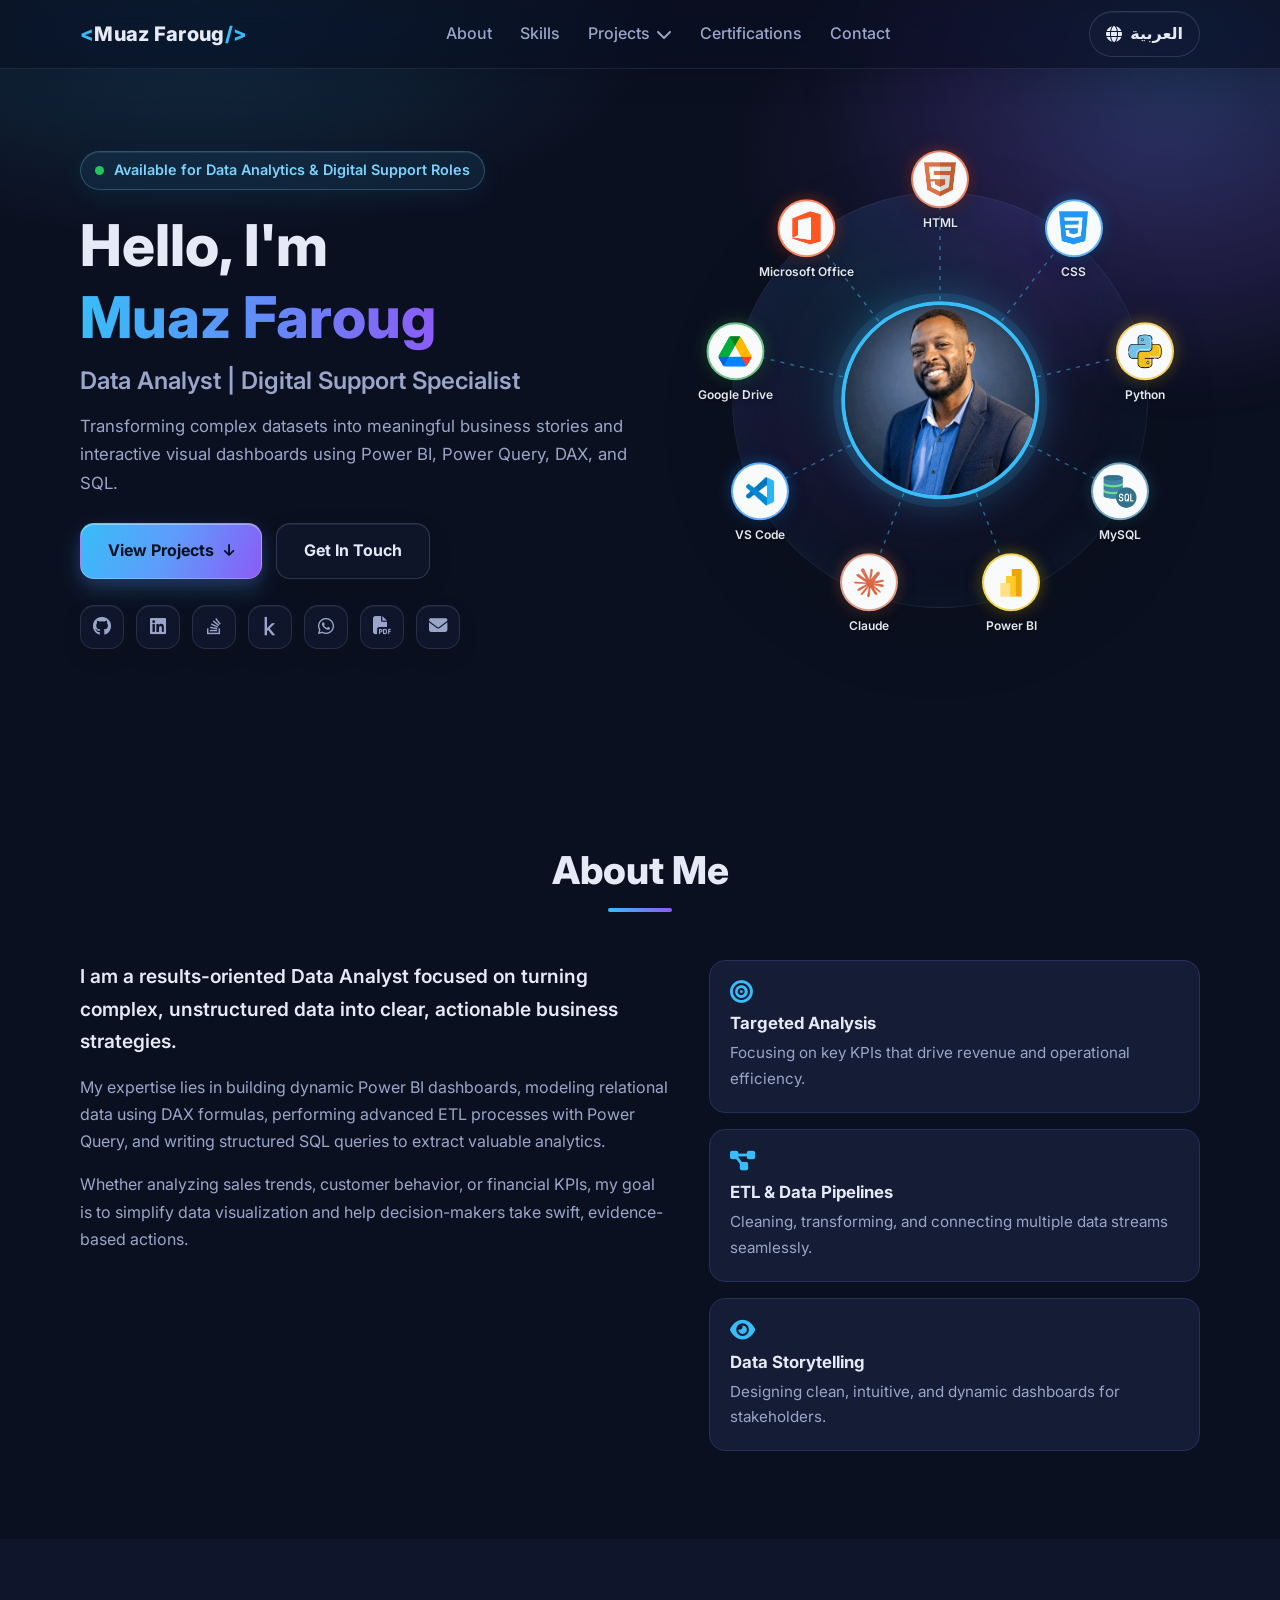
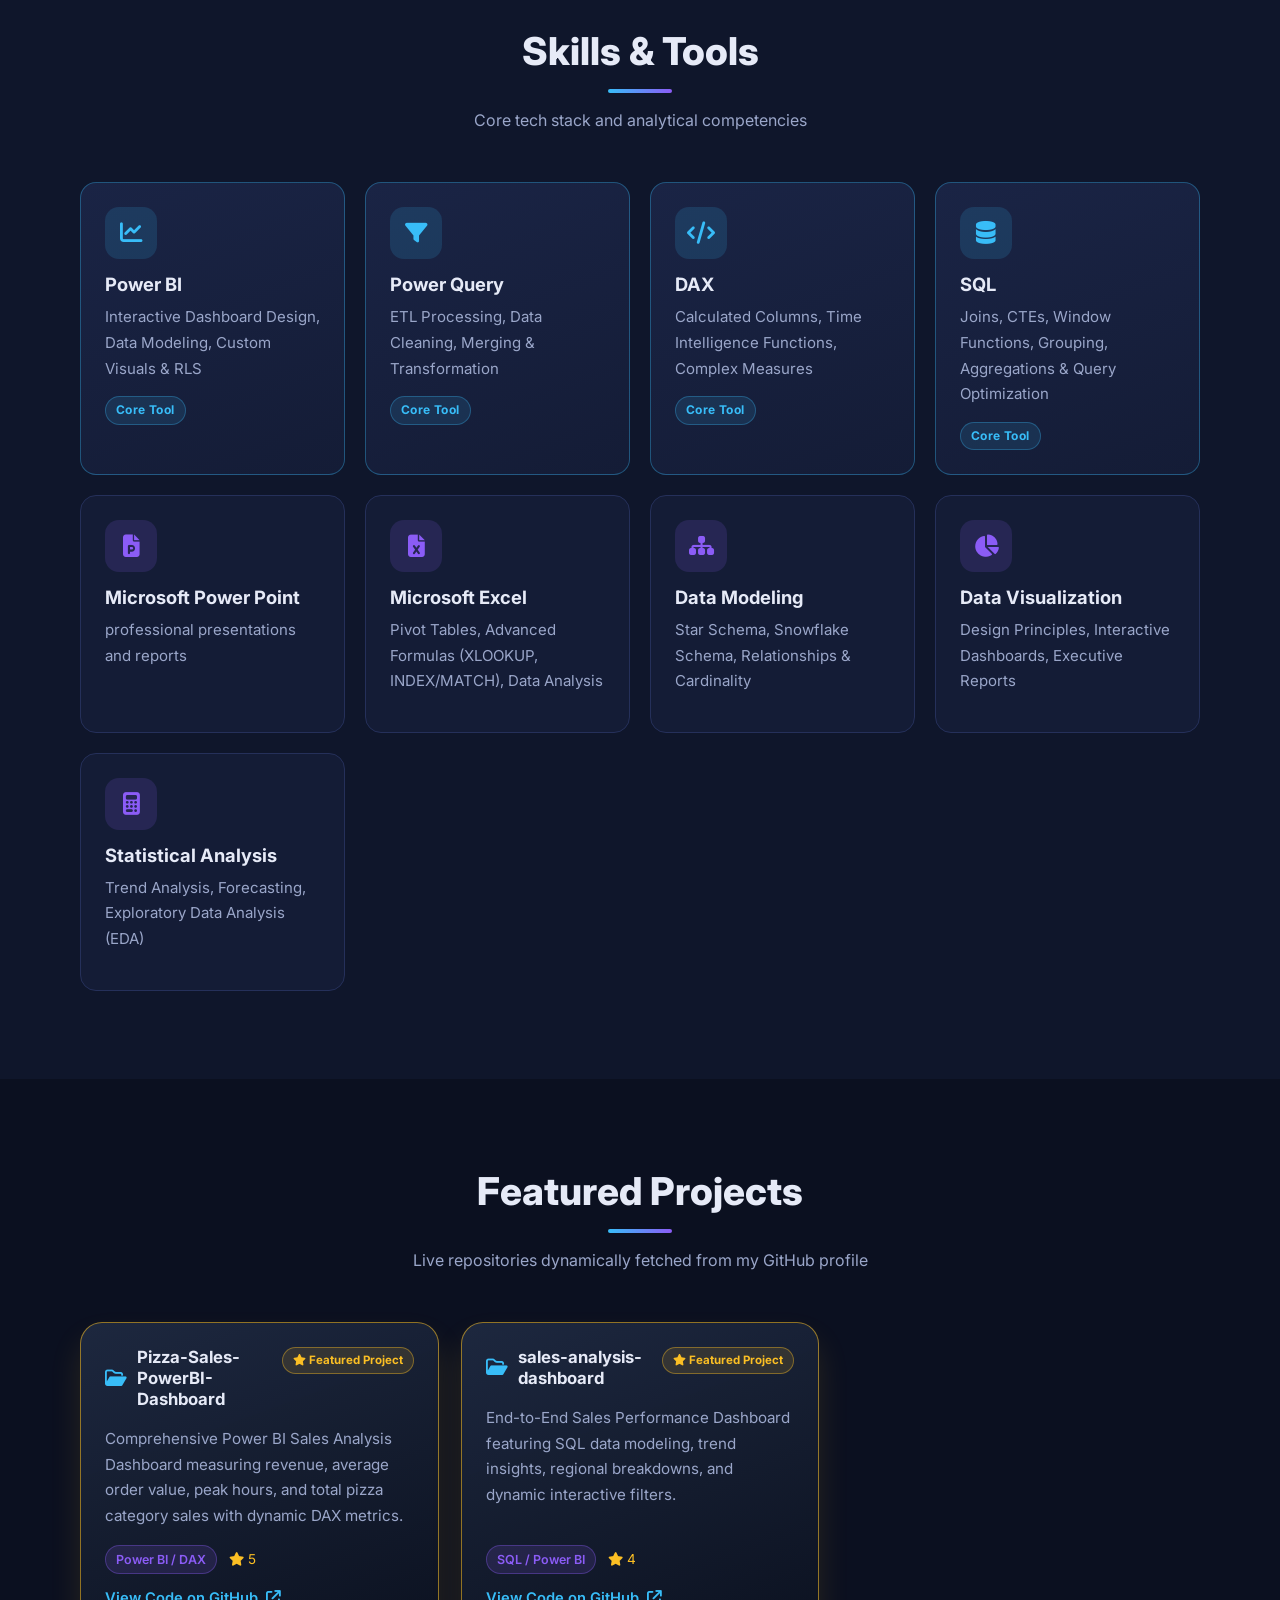
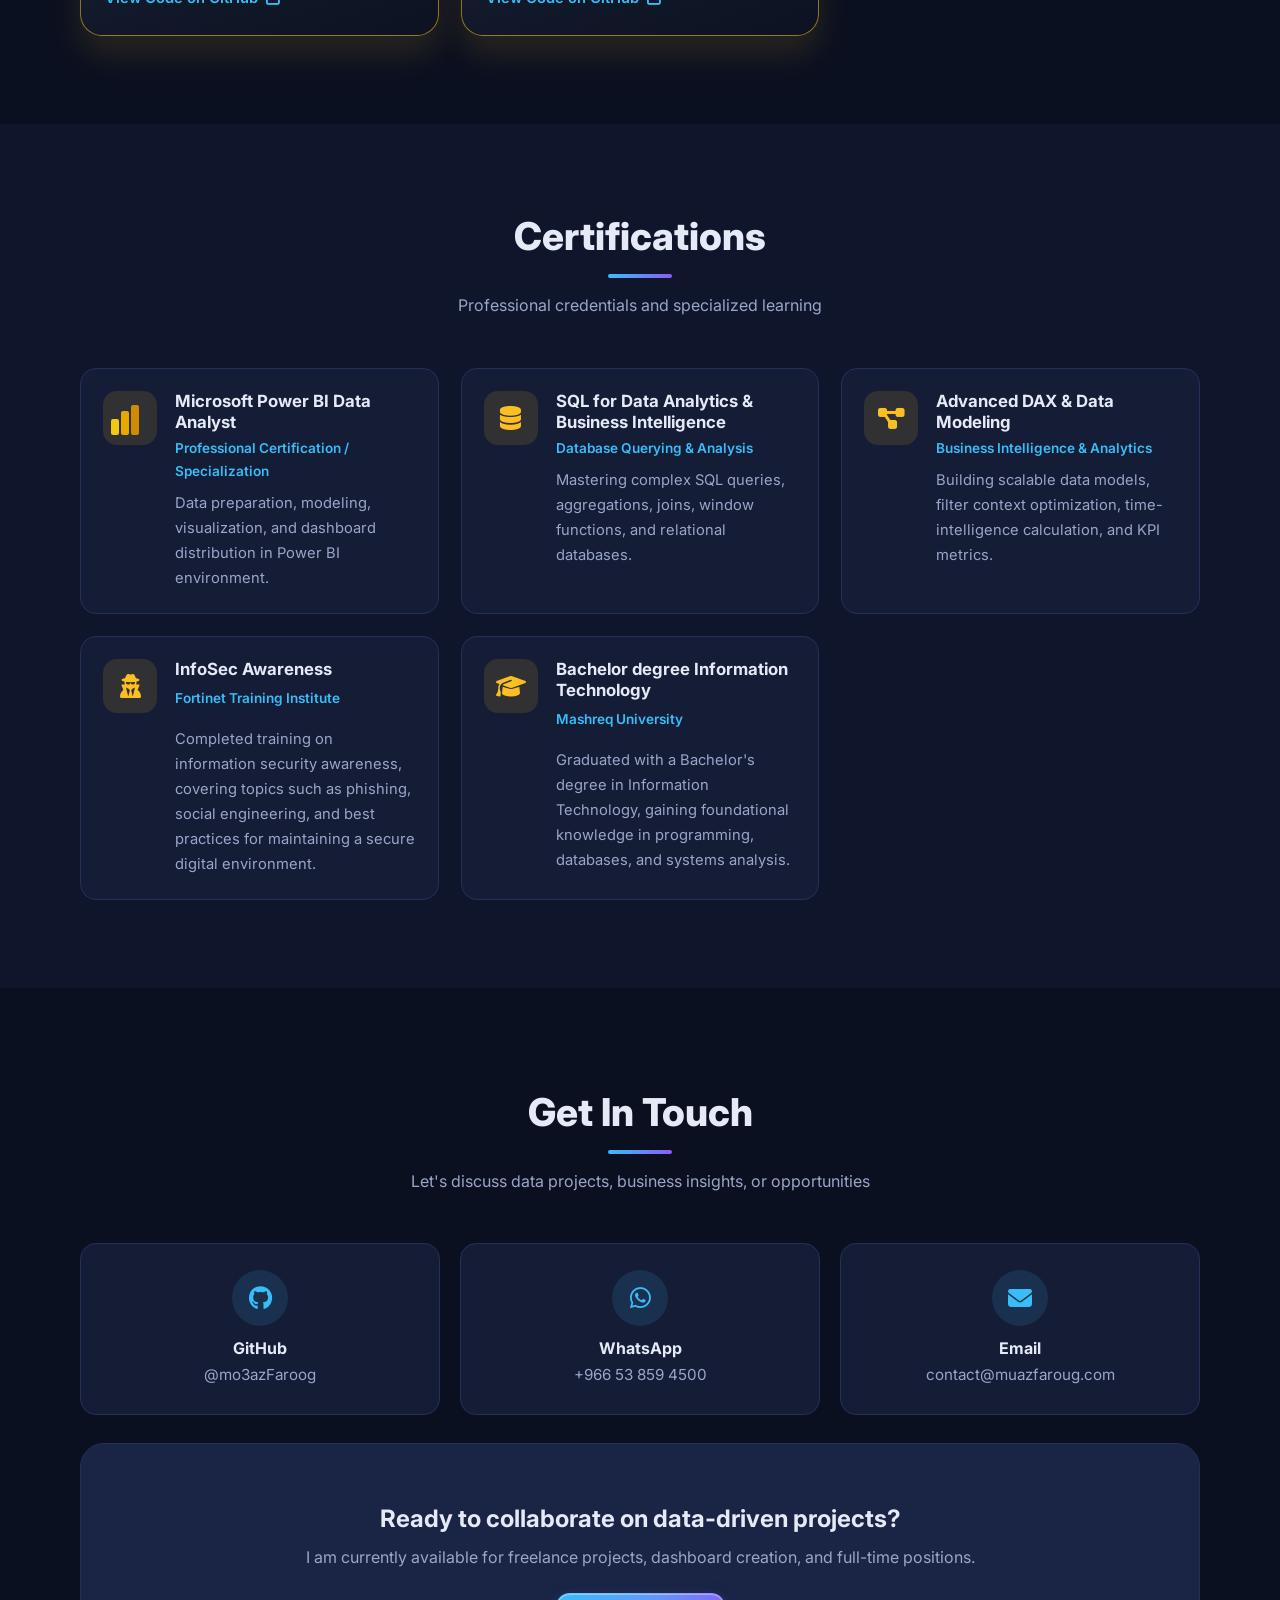
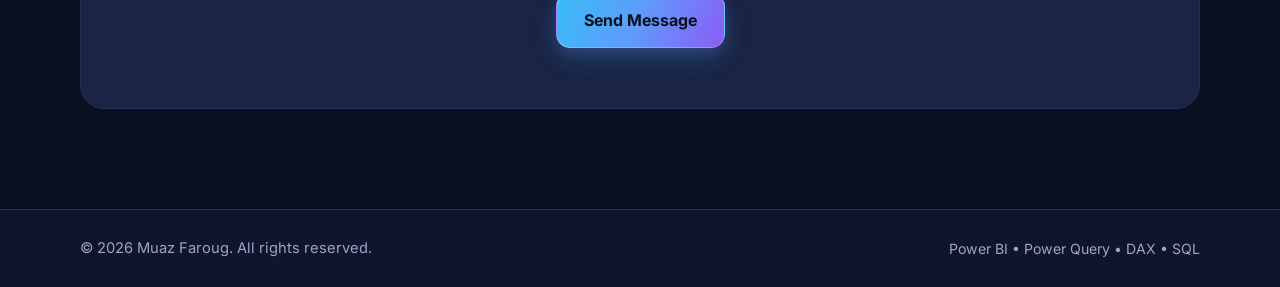
==== index.html @ fc306202 "Polish portfolio landing page visuals Co-authored-by: Copilot <223556219+Copilot@users.noreply.githu" ====
<!DOCTYPE html>
<html lang="en" dir="ltr">
<head>
  <meta charset="UTF-8" />
  <meta name="viewport" content="width=device-width, initial-scale=1.0" />
  <title>Muaz Faroug</title>
  <link rel="icon" type="image/jpeg" href="assets/icon.jfif" />
  <meta name="description" content="Personal Portfolio of Muaz Faroug specializing in Power BI, Power Query, DAX, and SQL." />
  
  <!-- Google Fonts: Inter (EN) & Cairo (AR) -->
  <link rel="preconnect" href="https://fonts.googleapis.com">
  <link rel="preconnect" href="https://fonts.gstatic.com" crossorigin>
  <link href="https://fonts.googleapis.com/css2?family=Cairo:wght@400;600;700;800&family=Inter:wght@300;400;500;600;700;800&display=swap" rel="stylesheet">
  
  <!-- FontAwesome Icons -->
  <link rel="stylesheet" href="https://cdnjs.cloudflare.com/ajax/libs/font-awesome/6.4.0/css/all.min.css" />
  
  <!-- Link to style.css in the same directory -->
  <link rel="stylesheet" href="./style.css" />
  <link rel="stylesheet" href="./orbit.css" />
</head>
<body>

  <!-- Navigation Bar -->
  <nav class="navbar" id="navbar">
    <div class="nav-container">
      <a href="index.html" class="logo" aria-label="Muaz Faroug home">
        <span class="logo-accent">&lt;</span>Muaz Faroug<span class="logo-accent">/&gt;</span>
      </a>

      <ul class="nav-links" id="nav-links">
        <li><a href="#about" data-i18n="navAbout">About</a></li>
        <li><a href="#skills" data-i18n="navSkills">Skills</a></li>
        <!-- Dropdown Projects Menu -->
        <li class="dropdown">
          <a href="#" class="dropdown-toggle" data-i18n="navProjects">Projects <i class="fa-solid fa-chevron-down"></i></a>
          <ul class="dropdown-menu">
            <li><a href="project-apex.html">Apex Cycle Dynamics</a></li>
            <li><a href="project-hr.html">HR Analytics</a></li>
            <li><a href="project-zenith.html">Zenith Retail</a></li>
            <li><a href="project-sales.html">Sales Data Analysis</a></li>
            <!-- Other subpages can be added here as you create them -->
          </ul>
        </li>
        <li><a href="#certifications" data-i18n="navCerts">Certifications</a></li>
        <li><a href="#contact" data-i18n="navContact">Contact</a></li>
      </ul>

      <div class="nav-actions">
        <button id="lang-btn" class="lang-toggle-btn" aria-label="Toggle Language">
          <i class="fa-solid fa-globe"></i>
          <span id="lang-text">العربية</span>
        </button>
        <button id="mobile-menu-btn" class="mobile-menu-btn" aria-label="Toggle Navigation Menu">
          <i class="fa-solid fa-bars"></i>
        </button>
      </div>
    </div>
  </nav>

      

  <!-- Hero Section -->
  <header class="hero-section">
    <div class="hero-container">
      <div class="hero-content">
        <div class="badge-pill">
          <span class="pulse-dot"></span>
          <span data-i18n="heroBadge">Available for Data Analytics & Digital Support Roles</span>
        </div>

        

        <h1 class="hero-title">
          <span data-i18n="heroGreeting">Hello, I'm</span> <br />
          <span class="gradient-text">Muaz Faroug</span>
        </h1>
        <h2 class="hero-subtitle" data-i18n="heroSubtitle">Data Analyst | Digital Support Specialist</h2>
        <p class="hero-description" data-i18n="heroDescription">
          Transforming complex datasets into meaningful business stories and interactive visual dashboards using Power BI, Power Query, DAX, and SQL.
        </p>

        <div class="hero-cta">
          <a href="#projects" class="btn btn-primary">
            <span data-i18n="btnViewProjects">View Projects</span>
            <i class="fa-solid fa-arrow-down icon-arrow"></i>
          </a>
          <a href="#contact" class="btn btn-secondary" data-i18n="btnContact">Get In Touch</a>
        </div>

        <div class="social-links">
          <a href="https://github.com/mo3azFaroog" target="_blank" rel="noopener" aria-label="GitHub">
            <i class="fa-brands fa-github"></i>
          </a>
          <a href="https://www.linkedin.com/in/moaz-faroog" target="_blank" rel="noopener" aria-label="LinkedIn">
            <i class="fa-brands fa-linkedin"></i>
          </a>
          <a href="https://stackoverflow.com/users/20919602/moaz-faroog" target="_blank" rel="noopener" aria-label="Stack Overflow">
            <i class="fa-brands fa-stack-overflow"></i>
          </a>
          <a href="https://www.kaggle.com/muazgasim" target="_blank" rel="noopener" aria-label="Kaggle">
            <i class="fa-brands fa-kaggle"></i>
          </a>
          <a href="https://wa.me/966538594500" target="_blank"  rel="noopener" aria-label="WhatsApp">
            <i class="fa-brands fa-whatsapp"></i>
          </a>
          <a href="https://drive.google.com/file/d/15tA4VNTWVhr636ToiFQzQF4l8ZOcZCG9/view?usp=sharing" target="_blank" rel="noopener" aria-label="CV">
            <i class="fa-solid fa-file-pdf"></i>
          </a>
          <a href="mailto:mo3az.faroog@gmail.com" aria-label="Email">
            <i class="fa-solid fa-envelope"></i>
          </a>
        </div>
      </div>

      <div class="hero-orbit-wrap">
  <div class="orbit" id="orbit">
    <svg class="orbit-lines" id="orbit-lines" aria-hidden="true"></svg>
    <div class="orbit-photo">
      <img src="assets/muaz.jpg" alt="Muaz Faroug" />
    </div>
  </div>
</div>
    </div>
  </header>

  <main>
    <!-- About Section -->
    <section id="about" class="section">
      <div class="container">
        <div class="section-header">
          <h2 class="section-title" data-i18n="aboutTitle">About Me</h2>
          <div class="title-underline"></div>
        </div>

        <div class="about-grid">
          <div class="about-text">
            <p class="lead" data-i18n="aboutLead">
              I am a results-oriented Data Analyst focused on turning complex, unstructured data into clear, actionable business strategies.
            </p>
            <p data-i18n="aboutText1">
              My expertise lies in building dynamic Power BI dashboards, modeling relational data using DAX formulas, performing advanced ETL processes with Power Query, and writing structured SQL queries to extract valuable analytics.
            </p>
            <p data-i18n="aboutText2">
              Whether analyzing sales trends, customer behavior, or financial KPIs, my goal is to simplify data visualization and help decision-makers take swift, evidence-based actions.
            </p>
          </div>

          <div class="about-highlights">
            <div class="highlight-card">
              <i class="fa-solid fa-bullseye highlight-icon"></i>
              <h4 data-i18n="hl1Title">Targeted Analysis</h4>
              <p data-i18n="hl1Desc">Focusing on key KPIs that drive revenue and operational efficiency.</p>
            </div>
            <div class="highlight-card">
              <i class="fa-solid fa-diagram-project highlight-icon"></i>
              <h4 data-i18n="hl2Title">ETL & Data Pipelines</h4>
              <p data-i18n="hl2Desc">Cleaning, transforming, and connecting multiple data streams seamlessly.</p>
            </div>
            <div class="highlight-card">
              <i class="fa-solid fa-eye highlight-icon"></i>
              <h4 data-i18n="hl3Title">Data Storytelling</h4>
              <p data-i18n="hl3Desc">Designing clean, intuitive, and dynamic dashboards for stakeholders.</p>
            </div>
          </div>
        </div>
      </div>
    </section>

    <!-- Skills Section -->
    <section id="skills" class="section bg-alt">
      <div class="container">
        <div class="section-header">
          <h2 class="section-title" data-i18n="skillsTitle">Skills & Tools</h2>
          <div class="title-underline"></div>
          <p class="section-subtitle" data-i18n="skillsSubtitle">Core tech stack and analytical competencies</p>
        </div>

        <div class="skills-grid">
          <div class="skill-card featured">
            <div class="skill-icon-wrapper">
              <i class="fa-solid fa-chart-line skill-icon"></i>
            </div>
            <h3>Power BI</h3>
            <p data-i18n="skillPbi">Interactive Dashboard Design, Data Modeling, Custom Visuals & RLS</p>
            <span class="skill-tag">Core Tool</span>
          </div>

          <div class="skill-card featured">
            <div class="skill-icon-wrapper">
              <i class="fa-solid fa-filter skill-icon"></i>
            </div>
            <h3>Power Query</h3>
            <p data-i18n="skillPq">ETL Processing, Data Cleaning, Merging & Transformation</p>
            <span class="skill-tag">Core Tool</span>
          </div>

          <div class="skill-card featured">
            <div class="skill-icon-wrapper">
              <i class="fa-solid fa-code skill-icon"></i>
            </div>
            <h3>DAX</h3>
            <p data-i18n="skillDax">Calculated Columns, Time Intelligence Functions, Complex Measures</p>
            <span class="skill-tag">Core Tool</span>
          </div>

          <div class="skill-card featured">
            <div class="skill-icon-wrapper">
              <i class="fa-solid fa-database skill-icon"></i>
            </div>
            <h3>SQL</h3>
            <p data-i18n="skillSql">Joins, CTEs, Window Functions, Grouping, Aggregations & Query Optimization</p>
            <span class="skill-tag">Core Tool</span>
          </div>

          <div class="skill-card">
            <div class="skill-icon-wrapper">
              <i class="fa-solid fa-file-powerpoint skill-icon"></i>
            </div>
            <h3>Microsoft Power Point</h3>
            <p data-i18n="skillExcel">professional presentations and reports </p>
          </div>
          <div class="skill-card">
            <div class="skill-icon-wrapper">
              <i class="fa-solid fa-file-excel skill-icon"></i>
            </div>
            <h3>Microsoft Excel</h3>
            <p data-i18n="skillExcel">Pivot Tables, Advanced Formulas (XLOOKUP, INDEX/MATCH), Data Analysis</p>
          </div>
          <div class="skill-card">
            <div class="skill-icon-wrapper">
              <i class="fa-solid fa-sitemap skill-icon"></i>
            </div>
            <h3 data-i18n="skillModellingTitle">Data Modeling</h3>
            <p data-i18n="skillModelling">Star Schema, Snowflake Schema, Relationships & Cardinality</p>
          </div>

          <div class="skill-card">
            <div class="skill-icon-wrapper">
              <i class="fa-solid fa-chart-pie skill-icon"></i>
            </div>
            <h3 data-i18n="skillVizTitle">Data Visualization</h3>
            <p data-i18n="skillViz">Design Principles, Interactive Dashboards, Executive Reports</p>
          </div>

          <div class="skill-card">
            <div class="skill-icon-wrapper">
              <i class="fa-solid fa-calculator skill-icon"></i>
            </div>
            <h3 data-i18n="skillStatsTitle">Statistical Analysis</h3>
            <p data-i18n="skillStats">Trend Analysis, Forecasting, Exploratory Data Analysis (EDA)</p>
          </div>
        </div>
      </div>
    </section>

    <!-- Projects Section -->
    <section id="projects" class="section">
      <div class="container">
        <div class="section-header">
          <h2 class="section-title" data-i18n="projectsTitle">Featured Projects</h2>
          <div class="title-underline"></div>
          <p class="section-subtitle" data-i18n="projectsSubtitle">
            Live repositories dynamically fetched from my GitHub profile
          </p>
        </div>

        <div id="projects-status" class="projects-status">
          <i class="fa-solid fa-circle-notch fa-spin"></i>
          <span data-i18n="loadingProjects">Fetching projects from GitHub...</span>
        </div>

        <div id="projects-grid" class="projects-grid">
          <!-- Dynamic GitHub Project Cards will be rendered here -->
        </div>
      </div>
    </section>

    <!-- Certifications Section -->
    <section id="certifications" class="section bg-alt">
      <div class="container">
        <div class="section-header">
          <h2 class="section-title" data-i18n="certsTitle">Certifications</h2>
          <div class="title-underline"></div>
          <p class="section-subtitle" data-i18n="certsSubtitle">Professional credentials and specialized learning</p>
        </div>

        <div class="certs-grid">
          <div class="cert-card">
            <div class="cert-badge">
            <svg width="50" height="60" viewBox="0 0 50 40" xmlns="http://www.w3.org/2000/svg" aria-label="Power BI">
                    <rect x="6"  y="18" width="8" height="16" rx="2" fill="#F2C811"/>
                    <rect x="16" y="10" width="8" height="24" rx="2" fill="#E8A800"/>
                    <rect x="26" y="4"  width="8" height="30" rx="2" fill="#D18B00"/>
                </svg>
                </div>
            <div class="cert-details">
              <h3>Microsoft Power BI Data Analyst</h3>
              <p class="cert-issuer">Professional Certification / Specialization</p>
              <p class="cert-desc" data-i18n="cert1Desc">Data preparation, modeling, visualization, and dashboard distribution in Power BI environment.</p>
            </div>
          </div>

          <div class="cert-card">
            <div class="cert-badge">
              <i class="fa-solid fa-database"></i>
            </div>
            <div class="cert-details">
              <h3>SQL for Data Analytics & Business Intelligence</h3>
              <p class="cert-issuer">Database Querying & Analysis</p>
              <p class="cert-desc" data-i18n="cert2Desc">Mastering complex SQL queries, aggregations, joins, window functions, and relational databases.</p>
            </div>
          </div>

          <div class="cert-card">
            <div class="cert-badge">
              <i class="fa-solid fa-diagram-project"></i>
            </div>
            <div class="cert-details">
              <h3>Advanced DAX & Data Modeling</h3>
              <p class="cert-issuer">Business Intelligence & Analytics</p>
              <p class="cert-desc" data-i18n="cert3Desc">Building scalable data models, filter context optimization, time-intelligence calculation, and KPI metrics.</p>
            </div>
          </div>
          <div class="cert-card">
            <div class="cert-badge">
              <i class="fa-solid fa-user-secret"></i>
            </div>
            <div class="cert-details">
              <h3>InfoSec Awareness</h3>
                <p>
                  <span  class="cert-issuer"> Fortinet Training Institute</span>
                </p>
                <p class="cert-desc" data-i18n="cert3Desc">Completed training on information security awareness, covering topics such as phishing, social engineering, and best practices for maintaining a secure digital environment.
                </p>
            </div>
          </div>
          <div class="cert-card">
            <div class="cert-badge">
              <i class="fa-solid fa-graduation-cap"></i>
            </div>
            <div class="cert-details">
              <h3>Bachelor degree Information Technology</h3>
                <p>
                  <span  class="cert-issuer">Mashreq University</span>
                </p>
                <p class="cert-desc" data-i18n="cert3Desc">Graduated with a Bachelor's degree in Information Technology, gaining foundational knowledge in programming, databases, and systems analysis.
                </p>
            </div>
          </div>

        </div>
      </div>
    </section>

    <!-- Contact Section -->
    <section id="contact" class="section">
      <div class="container">
        <div class="section-header">
          <h2 class="section-title" data-i18n="contactTitle">Get In Touch</h2>
          <div class="title-underline"></div>
          <p class="section-subtitle" data-i18n="contactSubtitle">Let's discuss data projects, business insights, or opportunities</p>
        </div>

        <div class="contact-card-wrapper">
          <div class="contact-info-grid">
            <a href="https://github.com/mo3azFaroog" target="_blank" rel="noopener" class="contact-box">
              <div class="contact-icon">
                <i class="fa-brands fa-github"></i>
              </div>
              <h4>GitHub</h4>
              <p>@mo3azFaroog</p>
            </a>

            <a href="https://wa.me/966538594500" target="_blank" rel="noopener" class="contact-box">
              <div class="contact-icon">
                <i class="fa-brands fa-whatsapp"></i>
              </div>
              <h4>WhatsApp</h4>
              <p>+966 53 859 4500</p>
            </a>

            <a href="contact.html" class="contact-box">
              <div class="contact-icon">
                <i class="fa-solid fa-envelope"></i>
              </div>
              <h4>Email</h4>
              <p>contact@muazfaroug.com</p>
            </a>
          </div>

          <div class="contact-cta-box">
            <h3 data-i18n="contactCtaTitle">Ready to collaborate on data-driven projects?</h3>
            <p data-i18n="contactCtaDesc">I am currently available for freelance projects, dashboard creation, and full-time positions.</p>
            <a href="contact.html" class="btn btn-primary" data-i18n="btnSendMessage">
              Send Message
            </a>
          </div>
        </div>
      </div>
    </section>
  </main>

  <!-- Footer -->
  <footer class="footer">
    <div class="container footer-container">
      <p>&copy; <span id="year"></span> Muaz Faroug. <span data-i18n="footerRights">All rights reserved.</span></p>
      <div class="footer-tools">
        <span>Power BI</span> &bull; 
        <span>Power Query</span> &bull; 
        <span>DAX</span> &bull; 
        <span>SQL</span>
      </div>
    </div>
  </footer>

  <!-- Embedded JavaScript for Language Toggle & Dynamic GitHub Repos -->
  <script>
    const translations = {
      en: {
        navAbout: "About",
        navSkills: "Skills",
        navProjects: "Projects",
        navCerts: "Certifications",
        navContact: "Contact",
        langText: "العربية",
        heroBadge: "Available for Data Analytics & Digital Support Roles",
        heroGreeting: "Hello, I'm",
        heroSubtitle: "Data Analyst | Administrative Coordinator | Power BI, SQL, Excel",
        heroDescription: "Data Analyst and Administrative Coordinator based in Riyadh, with 5+ years of experience in school administration, documentation, data entry, and IT support.",
        btnViewProjects: "View Projects",
        btnContact: "Get In Touch",
        statDashboards: "Interactive Dashboards",
        statEtl: "Advanced Data Modeling & ETL",
        statInsights: "Actionable Business Insights",
        aboutTitle: "About Me",
        aboutLead: "I am a results-oriented Data Analyst who turns complex, unstructured data into clear, actionable business insights using Power BI, DAX, Power Query, SQL Server, and Excel.",
        aboutText1: "I'm Muaz Faroug, a Data Analyst based in Riyadh and a member of the analyst community on Miras, the non-profit platform of the Arab Data Community that connects organizations in need of data analysis with licensed analysts. I enjoy turning raw data into clear, actionable insights by building dashboards, modeling data, and supporting better decision-making across sales, HR, salaries, and customer behavior. I completed the Data Analysis Path at Satr | Tuwaiq Academy and continue developing through real-world projects.",
        aboutText2: "Alongside analytics, I bring 5+ years of experience as an administrative coordinator, covering school administration, documentation, data entry, and IT support. This includes managing digital and physical records, organizing Google Drive folders, preparing schedules and presentations, and supporting daily operations for staff and stakeholders. I'm proficient in Microsoft Office and Google Workspace, fluent in English, and a native Arabic speaker.",
        aboutText3: "My role in the Arab Data Community is built on accuracy in preparing and modeling data, clarity in presenting findings so decision-makers can act on them, and professionalism in meeting deadlines and communicating with clients. I'm at the start of my journey on the platform and aim to grow from intermediate to advanced by delivering practical projects that create real value.",
        hl1Title: "Targeted Analysis",
        hl1Desc: "Focusing on key KPIs that drive revenue and operational efficiency.",
        hl2Title: "ETL & Data Pipelines",
        hl2Desc: "Cleaning, transforming, and connecting multiple data streams seamlessly.",
        hl3Title: "Data Storytelling",
        hl3Desc: "Designing clean, intuitive, and dynamic dashboards for stakeholders.",
        skillsTitle: "Skills & Tools",
        skillsSubtitle: "Core tech stack and analytical competencies",
        skillPbi: "Interactive Dashboard Design, Data Modeling, Custom Visuals & RLS",
        skillPq: "ETL Processing, Data Cleaning, Merging & Transformation",
        skillDax: "Calculated Columns, Time Intelligence Functions, Complex Measures",
        skillSql: "Joins, CTEs, Window Functions, Grouping, Aggregations & Query Optimization",
        skillExcel: "Pivot Tables, Advanced Formulas (XLOOKUP, INDEX/MATCH), Data Analysis",
        skillModellingTitle: "Data Modeling",
        skillModelling: "Star Schema, Snowflake Schema, Relationships & Cardinality",
        skillVizTitle: "Data Visualization",
        skillViz: "Design Principles, Interactive Dashboards, Executive Reports",
        skillStatsTitle: "Statistical Analysis",
        skillStats: "Trend Analysis, Forecasting, Exploratory Data Analysis (EDA)",
        projectsTitle: "Featured Projects",
        projectsSubtitle: "Live repositories dynamically fetched from my GitHub profile",
        loadingProjects: "Fetching projects from GitHub...",
        pinnedBadge: "Featured Project",
        viewGithub: "View Code on GitHub",
        certsTitle: "Certifications",
        certsSubtitle: "Professional credentials and specialized learning",
        cert1Desc: "Data preparation, modeling, visualization, and dashboard distribution in Power BI environment.",
        cert2Desc: "Mastering complex SQL queries, aggregations, joins, window functions, and relational databases.",
        cert3Desc: "Building scalable data models, filter context optimization, time-intelligence calculation, and KPI metrics.",
        contactTitle: "Get In Touch",
        contactSubtitle: "Let's discuss data projects, business insights, or opportunities",
        contactCtaTitle: "Ready to collaborate on data-driven projects?",
        contactCtaDesc: "I am currently available for freelance projects, dashboard creation, and full-time positions.",
        btnSendMessage: "Send Message",
        footerRights: "All rights reserved.",
        noDesc: "Data analysis project detailing dashboards and SQL queries."
      },
      ar: {
        navAbout: "من أنا",
        navSkills: "المهارات",
        navProjects: "المشاريع",
        navCerts: "الشهادات",
        navContact: "التواصل",
        langText: "English",
        heroBadge: "متاح لمشاريع وفرص تحليل البيانات",
        heroGreeting: "مرحباً، أنا",
        heroSubtitle: "محلل بيانات | أخصائي ذكاء الأعمال",
        heroDescription: "تحويل مجموعات البيانات المعقدة إلى رؤى عمل قيّمة ولوحات تحكم تفاعلية باستخدام Power BI و Power Query و DAX و SQL.",
        btnViewProjects: "عرض المشاريع",
        btnContact: "تواصل معي",
        statDashboards: "لوحات تحكم تفاعلية",
        statEtl: "نمذجة البيانات ومعالجتها ETL",
        statInsights: "رؤى استراتيجية قابلة للتنفيذ",
        aboutTitle: "عنّي",
        aboutLead: "أنا محلل بيانات أهتم بتحويل البيانات المعقدة وغير المنظمة إلى استراتيجيات أعمال واضحة وقابلة للتنفيذ.",
        aboutText1: "أنا معاذ فاروق، محلل بيانات مقيم في الرياض، وأحد محللي منصة «مِراس» التابعة لمجتمع البيانات العربي، وهي منصة غير ربحية تربط الجهات المحتاجة إلى تحليل بياناتها بمحللين مجازين. أستمتع بتحويل البيانات الخام إلى رؤى واضحة وقابلة للتطبيق، وأعمل باستخدام Power BI وDAX وPower Query وSQL Server وExcel لتنظيف البيانات وبناء نماذجها وتصميم لوحات معلومات تفاعلية تغطي المبيعات والموارد البشرية والرواتب وسلوك العملاء. أنهيت مسار تحليل البيانات في أكاديمية سطر | طويق، وأواصل التعلم من خلال مشاريع تطبيقية على مجموعات بيانات قريبة من الواقع.",
        aboutText2: "إلى جانب التحليل، أمتلك خبرة تزيد على 5 سنوات كمنسق إداري، شملت الإدارة المدرسية والتوثيق وإدخال البيانات والدعم التقني، وإدارة السجلات الرقمية والورقية، وتنظيم مجلدات Google Drive، وإعداد الجداول والعروض التقديمية، ودعم العمليات اليومية للموظفين وأصحاب المصلحة. أجيد Microsoft Office وGoogle Workspace، وأتحدث الإنجليزية بطلاقة والعربية لغتي الأم.",
        aboutText3: "يقوم دوري في مجتمع البيانات العربي على الدقة في تجهيز البيانات ونمذجتها، والوضوح في عرض النتائج بحيث يفهمها صاحب القرار، والالتزام بالمواعيد والتواصل المهني مع العميل. أنا في بداية رحلتي على المنصة، وأطمح إلى الانتقال من مستوى «متوسط» إلى «متقدم» عبر إنجاز مشاريع حقيقية، وأسعى دائمًا إلى تقديم قيمة حقيقية لا الاكتفاء بعرض الأرقام.",
        hl1Title: "تحليل موجه للنتائج",
        hl1Desc: "التركيز على مؤشرات الأداء الرئيسية (KPIs) لزيادة الكفاءة والأرباح.",
        hl2Title: "معالجة وبناء أنابيب البيانات",
        hl2Desc: "تنظيف البيانات، تحويلها، وربط مصادر متعددة بكل سلاسة.",
        hl3Title: "سرد القصص بالبيانات",
        hl3Desc: "تصميم لوحات تفاعلية جذابة وسهلة الاستخدام لأصحاب القرار.",
        skillsTitle: "المهارات والأدوات",
        skillsSubtitle: "الأدوات والتقنيات الأساسية في تحليل البيانات",
        skillPbi: "تصميم لوحات التحكم، نمذجة البيانات، المرئيات المخصصة، وحماية البيانات RLS",
        skillPq: "عمليات ETL، تنظيف البيانات، دمج الجداول وتحويل الهياكل",
        skillDax: "الأعمدة المحسوبة، دوال الذكاء الزمني Time Intelligence، والمقاييس المركبة",
        skillSql: "الربط Joins، تعبيرات CTEs، الدوال النافذية Window Functions، والتجمعات",
        skillExcel: "الجداول المحورية Pivot Tables، الدوال المتقدمة (XLOOKUP, INDEX/MATCH)، والتحليل",
        skillModellingTitle: "نمذجة البيانات",
        skillModelling: "مخطط النجمة Star Schema، مخطط الندفة، وتحديد العلاقات والربط",
        skillVizTitle: "تصميم المخططات والبيانات",
        skillViz: "مبادئ التصميم البصري، التقارير التفاعلية للقيادات والتنفيذيين",
        skillStatsTitle: "التحليل الإحصائي",
        skillStats: "تحليل الاتجاهات، التنبؤ، والتحليل الاستكشافي للبيانات (EDA)",
        projectsTitle: "المشاريع المميزة",
        projectsSubtitle: "مشاريع تفاعلية محمّلة مباشرة من حسابي على GitHub",
        loadingProjects: "جاري جلب المشاريع من GitHub...",
        pinnedBadge: "مشروع رئيسي",
        viewGithub: "عرض الكود على GitHub",
        certsTitle: "الشهادات",
        certsSubtitle: "الشهادات المهنية والدورات المتخصصة",
        cert1Desc: "إعداد البيانات، النمذجة، التصميم البصري، ونشر التقارير في بيئة Power BI.",
        cert2Desc: "إتقان استعلامات SQL المتقدمة، التجميعات، الربط بين الجداول، والتعامل مع قواعد البيانات.",
        cert3Desc: "بناء نماذج بيانات قابلة للتوسع، تحسين أداء التصفية، حسابات الوقت، ومؤشرات الأداء.",
        contactTitle: "تواصل معي",
        contactSubtitle: "دعنا نناقش مشاريع البيانات، تحليل الأعمال، أو الفرص المتاحة",
        contactCtaTitle: "جاهز للتعاون في مشاريع تحليل البيانات؟",
        contactCtaDesc: "أنا متاح حالياً للمشاريع المستقلة، تصميم لوحات التحكم، والفرص الوظيفية.",
        btnSendMessage: "إرسال رسالة",
        footerRights: "جميع الحقوق محفوظة.",
        noDesc: "مشروع تحليل بيانات يتضمن لوحات تحكم واستعلامات SQL."
      }
    };

    let currentLang = 'en';

    const PRIORITY_REPOS = [
      'pizza-sales-powerbi-dashboard',
      'sales-analysis-dashboard'
    ];

    const FALLBACK_REPOS = [
      {
        name: 'Pizza-Sales-PowerBI-Dashboard',
        description: 'Comprehensive Power BI Sales Analysis Dashboard measuring revenue, average order value, peak hours, and total pizza category sales with dynamic DAX metrics.',
        language: 'Power BI / DAX',
        html_url: 'https://github.com/mo3azFaroog/Pizza-Sales-PowerBI-Dashboard',
        stargazers_count: 5
      },
      {
        name: 'sales-analysis-dashboard',
        description: 'End-to-End Sales Performance Dashboard featuring SQL data modeling, trend insights, regional breakdowns, and dynamic interactive filters.',
        language: 'SQL / Power BI',
        html_url: 'https://github.com/mo3azFaroog/sales-analysis-dashboard',
        stargazers_count: 4
      }
    ];

    const langBtn = document.getElementById('lang-btn');
    const langText = document.getElementById('lang-text');
    const mobileMenuBtn = document.getElementById('mobile-menu-btn');
    const navLinks = document.getElementById('nav-links');
    const projectsGrid = document.getElementById('projects-grid');
    const projectsStatus = document.getElementById('projects-status');
    const yearSpan = document.getElementById('year');

    yearSpan.textContent = new Date().getFullYear();

    mobileMenuBtn.addEventListener('click', () => {
      navLinks.classList.toggle('active');
    });

    document.querySelectorAll('.nav-links a:not(.dropdown-toggle)').forEach(link => {
      link.addEventListener('click', () => {
        navLinks.classList.remove('active');
      });
    });

    // Projects dropdown: tap to open/close (needed on phones, where there is no hover)
    document.querySelectorAll('.dropdown-toggle').forEach(toggle => {
      toggle.addEventListener('click', (e) => {
        e.preventDefault();
        toggle.parentElement.classList.toggle('open');
      });
    });

    langBtn.addEventListener('click', () => {
      currentLang = currentLang === 'en' ? 'ar' : 'en';
      applyLanguage(currentLang);
    });

    function applyLanguage(lang) {
      document.documentElement.lang = lang;
      document.documentElement.dir = lang === 'ar' ? 'rtl' : 'ltr';

      document.querySelectorAll('[data-i18n]').forEach(el => {
        const key = el.getAttribute('data-i18n');
        if (translations[lang] && translations[lang][key]) {
          el.textContent = translations[lang][key];
        }
      });

      langText.textContent = translations[lang].langText;

      if (window.fetchedReposData) {
        renderProjectCards(window.fetchedReposData);
      }
    }

    function sortRepositories(repos) {
      return [...repos].sort((a, b) => {
        const nameA = a.name.toLowerCase();
        const nameB = b.name.toLowerCase();

        const indexA = PRIORITY_REPOS.findIndex(p => nameA.includes(p));
        const indexB = PRIORITY_REPOS.findIndex(p => nameB.includes(p));

        if (indexA !== -1 && indexB !== -1) return indexA - indexB;
        if (indexA !== -1) return -1;
        if (indexB !== -1) return 1;

        return new Date(b.pushed_at || 0) - new Date(a.pushed_at || 0);
      });
    }

    async function fetchGitHubRepos() {
      const username = 'mo3azFaroog';
      const apiUrl = `https://api.github.com/users/${username}/repos?per_page=100&sort=pushed`;

      try {
        const response = await fetch(apiUrl);
        if (!response.ok) throw new Error('GitHub API Error');
        const repos = await response.json();

        const ownRepos = repos.filter(r => !r.fork);
        const sorted = sortRepositories(ownRepos.length > 0 ? ownRepos : repos);

        window.fetchedReposData = sorted;
        projectsStatus.style.display = 'none';
        renderProjectCards(sorted);
      } catch (err) {
        window.fetchedReposData = FALLBACK_REPOS;
        projectsStatus.style.display = 'none';
        renderProjectCards(FALLBACK_REPOS);
      }
    }

    function renderProjectCards(repos) {
      projectsGrid.innerHTML = '';

      if (!repos || repos.length === 0) {
        projectsGrid.innerHTML = `<p style="text-align:center; grid-column: 1/-1;">No projects found.</p>`;
        return;
      }

      repos.forEach(repo => {
        const nameLower = repo.name.toLowerCase();
        const isPriority = PRIORITY_REPOS.some(p => nameLower.includes(p));
        
        const card = document.createElement('div');
        card.className = `project-card ${isPriority ? 'featured-project' : ''}`;

        const langBadge = repo.language || 'Data Analysis';
        const description = repo.description || translations[currentLang].noDesc;
        const pinnedBadgeText = translations[currentLang].pinnedBadge;
        const viewGithubText = translations[currentLang].viewGithub;

        card.innerHTML = `
          <div class="project-header">
            <div class="project-title-area">
              <i class="fa-regular fa-folder-open folder-icon"></i>
              <h3>${repo.name}</h3>
            </div>
            ${isPriority ? `<span class="priority-badge"><i class="fa-solid fa-star"></i> ${pinnedBadgeText}</span>` : ''}
          </div>

          <p class="project-desc">${description}</p>

          <div class="project-footer">
            <div class="project-meta">
              <span class="tech-tag">${langBadge}</span>
              ${repo.stargazers_count ? `<span class="stars-count"><i class="fa-solid fa-star"></i> ${repo.stargazers_count}</span>` : ''}
            </div>
            <a href="${repo.html_url}" target="_blank" rel="noopener" class="project-link">
              <span>${viewGithubText}</span>
              <i class="fa-solid fa-arrow-up-right-from-square"></i>
            </a>
          </div>
        `;

        projectsGrid.appendChild(card);
      });
    }

    document.addEventListener('DOMContentLoaded', () => {
      fetchGitHubRepos();
    });
  </script>
  <script src="./orbit.js"></script>
</body>
</html>
---- style.css ----
/* ===== Tokens ===== */
:root {
  --bg: #0b1020;
  --bg-alt: #0f162b;
  --surface: #141c36;
  --surface-2: #1a2445;
  --border: #25305a;
  --text: #e6eaf7;
  --muted: #9aa6c9;
  --accent: #38bdf8;
  --accent-2: #8b5cf6;
  --gold: #fbbf24;
  --radius: 16px;
  --shadow: 0 10px 30px rgba(0, 0, 0, 0.35);
  --font-en: "Inter", system-ui, -apple-system, "Segoe UI", sans-serif;
  --font-ar: "Cairo", "Segoe UI", Tahoma, sans-serif;
}

/* Pause slideshow on hover */
.slideshow-container {
  transition: opacity 0.3s ease;
}
.slideshow-container:hover {
  opacity: 0.9;
}

/* Dropdown menu styles */
.dropdown {
  position: relative;
  display: inline-block;
}
.dropdown-toggle {
  cursor: pointer;
  color: var(--muted);
  font-weight: 500;
  transition: color .2s;
  display: inline-flex;
  align-items: center;
  gap: 6px;
}
.dropdown-toggle:hover {
  color: var(--accent);
}
.dropdown-menu {
  position: absolute;
  top: 100%;
  left: 0;
  background: var(--surface);
  border: 1px solid var(--border);
  border-radius: var(--radius);
  min-width: 220px;
  box-shadow: var(--shadow);
  opacity: 0;
  visibility: hidden;
  transform: translateY(10px);
  transition: opacity 0.2s ease, transform 0.2s ease, visibility 0.2s;
  z-index: 999;
  padding: 10px 0;
  list-style: none;
}
.dropdown:hover .dropdown-menu,
.dropdown.open .dropdown-menu,
.dropdown:focus-within .dropdown-menu,
.dropdown-menu.active {
  opacity: 1;
  visibility: visible;
  transform: translateY(0);
}
.dropdown-menu li {
  width: 100%;
}
.dropdown-menu li a {
  display: block;
  padding: 10px 20px;
  color: var(--text);
  text-decoration: none;
  font-size: 0.95rem;
  transition: background 0.2s;
}
.dropdown-menu li a:hover {
  background: var(--surface-2);
  color: var(--accent);
}
/* ===== Base ===== */
*, *::before, *::after { box-sizing: border-box; }
html { scroll-behavior: smooth; scroll-padding-top: 80px; }
body {
  margin: 0;
  background: var(--bg);
  color: var(--text);
  font-family: var(--font-en);
  line-height: 1.7;
  -webkit-font-smoothing: antialiased;
}
html[lang="ar"] body { font-family: var(--font-ar); }
a { color: inherit; text-decoration: none; }
ul { list-style: none; margin: 0; padding: 0; }
h1, h2, h3, h4 { margin: 0; line-height: 1.25; }
p { margin: 0 0 1rem; }
img { max-width: 100%; }

.container { width: min(1120px, 100% - 32px); margin-inline: auto; }

/* ===== Navbar ===== */
.navbar {
  position: fixed; inset: 0 0 auto 0; z-index: 100;
  background: rgba(11, 16, 32, 0.68);
  backdrop-filter: blur(18px) saturate(145%);
  -webkit-backdrop-filter: blur(18px) saturate(145%);
  border-bottom: 1px solid rgba(148, 163, 205, 0.14);
  box-shadow: 0 8px 30px rgba(3, 7, 18, 0.16);
}
.nav-container {
  width: min(1120px, 100% - 32px); margin-inline: auto;
  height: 68px; display: flex; align-items: center; justify-content: space-between; gap: 16px;
}
.logo { font-weight: 800; font-size: 1.25rem; letter-spacing: 0.3px; direction: ltr; }
.logo-accent { color: var(--accent); }
.nav-links { display: flex; gap: 28px; }
.nav-links a { color: var(--muted); font-weight: 500; transition: color .2s; }
.nav-links a:hover { color: var(--accent); }
.nav-actions { display: flex; align-items: center; gap: 10px; }
.lang-toggle-btn {
  display: inline-flex; align-items: center; gap: 8px;
  background: rgba(20, 28, 54, 0.62); color: var(--text);
  border: 1px solid rgba(148, 163, 205, 0.2); border-radius: 999px;
  padding: 8px 16px; cursor: pointer; font: inherit; font-weight: 600;
  box-shadow: inset 0 1px 0 rgba(255, 255, 255, 0.06);
  transition: border-color .2s, background .2s, transform .2s, box-shadow .2s;
}
.lang-toggle-btn:hover {
  border-color: rgba(56, 189, 248, 0.55); background: rgba(26, 36, 69, 0.82);
  transform: translateY(-1px); box-shadow: 0 8px 20px rgba(56, 189, 248, 0.1);
}
.mobile-menu-btn {
  display: none; background: var(--surface); color: var(--text);
  border: 1px solid var(--border); border-radius: 10px;
  width: 42px; height: 42px; cursor: pointer; font-size: 1.1rem;
}

/* ===== Hero ===== */
.hero-section {
  position: relative;
  isolation: isolate;
  overflow: hidden;
  padding: 140px 0 90px;
  background:
    radial-gradient(800px 400px at 15% 0%, rgba(56, 189, 248, 0.18), transparent 60%),
    radial-gradient(700px 400px at 90% 20%, rgba(139, 92, 246, 0.18), transparent 60%),
    var(--bg);
}
.hero-section::before {
  content: "";
  position: absolute;
  z-index: -1;
  width: min(70vw, 760px);
  aspect-ratio: 1;
  top: -46%;
  inset-inline-end: -22%;
  border-radius: 50%;
  background: radial-gradient(circle, rgba(56, 189, 248, 0.16), rgba(139, 92, 246, 0.08) 42%, transparent 70%);
  filter: blur(18px);
  pointer-events: none;
  animation: hero-aurora 16s ease-in-out infinite alternate;
}
.hero-container {
  position: relative;
  z-index: 1;
  width: min(1120px, 100% - 32px); margin-inline: auto;
  display: grid; grid-template-columns: 1.3fr 1fr; gap: 48px; align-items: center;
}
.hero-content { animation: hero-content-enter .8s cubic-bezier(.2, .75, .25, 1) both; }
.hero-orbit-wrap {
  position: relative;
  isolation: isolate;
  animation: hero-orbit-enter 1s .12s cubic-bezier(.2, .75, .25, 1) both, hero-orbit-drift 8s 1.2s ease-in-out infinite;
}
.hero-orbit-wrap::before {
  content: "";
  position: absolute;
  z-index: -1;
  inset: 10%;
  border-radius: 50%;
  background: radial-gradient(circle at 35% 28%, rgba(56, 189, 248, 0.12), rgba(139, 92, 246, 0.08) 42%, rgba(20, 28, 54, 0.15) 68%, transparent 72%);
  border: 1px solid rgba(148, 163, 205, 0.1);
  box-shadow: inset 0 0 60px rgba(56, 189, 248, 0.06), 0 24px 80px rgba(0, 0, 0, 0.12);
  backdrop-filter: blur(8px);
  -webkit-backdrop-filter: blur(8px);
}
@keyframes hero-content-enter {
  from { opacity: 0; transform: translateY(22px); }
  to { opacity: 1; transform: translateY(0); }
}
@keyframes hero-orbit-enter {
  from { opacity: 0; transform: scale(.94); }
  to { opacity: 1; transform: scale(1); }
}
@keyframes hero-orbit-drift {
  0%, 100% { translate: 0 0; }
  50% { translate: 0 -8px; }
}
@keyframes hero-aurora {
  from { transform: translate3d(-2%, 0, 0) scale(.96); opacity: .72; }
  to { transform: translate3d(3%, 4%, 0) scale(1.06); opacity: 1; }
}
.badge-pill {
  display: inline-flex; align-items: center; gap: 10px;
  background: rgba(56, 189, 248, 0.09); color: #7dd3fc;
  border: 1px solid rgba(125, 211, 252, 0.25);
  padding: 6px 14px; border-radius: 999px; font-size: .9rem; font-weight: 600;
  margin-bottom: 20px;
  box-shadow: inset 0 1px 0 rgba(255, 255, 255, 0.08), 0 8px 24px rgba(56, 189, 248, 0.07);
  backdrop-filter: blur(12px);
  -webkit-backdrop-filter: blur(12px);
}
.pulse-dot {
  width: 9px; height: 9px; border-radius: 50%; background: #22c55e;
  box-shadow: 0 0 0 0 rgba(34, 197, 94, .7); animation: pulse 2s infinite;
}
@keyframes pulse {
  70% { box-shadow: 0 0 0 10px rgba(34, 197, 94, 0); }
  100% { box-shadow: 0 0 0 0 rgba(34, 197, 94, 0); }
}
.hero-title { font-size: clamp(2.2rem, 5vw, 3.6rem); font-weight: 800; margin-bottom: 12px; }
.gradient-text {
  background: linear-gradient(90deg, var(--accent), var(--accent-2));
  -webkit-background-clip: text; background-clip: text; color: transparent;
}
.hero-subtitle { font-size: clamp(1.1rem, 2.4vw, 1.5rem); color: var(--muted); font-weight: 600; margin-bottom: 16px; }
.hero-description { color: var(--muted); max-width: 60ch; font-size: 1.05rem; }
.hero-cta { display: flex; flex-wrap: wrap; gap: 14px; margin: 26px 0; }

.btn {
  position: relative;
  isolation: isolate;
  overflow: hidden;
  display: inline-flex; align-items: center; gap: 10px;
  padding: 13px 27px; border-radius: 14px; font-weight: 700;
  border: 1px solid transparent; cursor: pointer; font-family: inherit; font-size: 1rem;
  transition: transform .22s cubic-bezier(.2, .75, .25, 1), box-shadow .22s, background .22s, border-color .22s;
}
.btn::before {
  content: "";
  position: absolute;
  z-index: -1;
  inset: 0;
  background: linear-gradient(110deg, transparent 20%, rgba(255, 255, 255, 0.22) 48%, transparent 76%);
  transform: translateX(-130%);
  transition: transform .65s ease;
}
.btn:hover { transform: translateY(-3px); }
.btn:hover::before { transform: translateX(130%); }
.btn-primary {
  background: linear-gradient(115deg, #38bdf8 0%, #5e9cfb 48%, #8b5cf6 100%);
  color: #07111f;
  border-color: rgba(255, 255, 255, 0.22);
  box-shadow: 0 10px 25px rgba(56, 189, 248, .2), 0 5px 14px rgba(139, 92, 246, .16), inset 0 1px 0 rgba(255, 255, 255, .35);
}
.btn-primary:hover {
  box-shadow: 0 16px 34px rgba(56, 189, 248, .28), 0 10px 24px rgba(139, 92, 246, .24), inset 0 1px 0 rgba(255, 255, 255, .4);
}
.btn-secondary {
  background: rgba(20, 28, 54, 0.48); color: var(--text);
  border-color: rgba(148, 163, 205, 0.24);
  box-shadow: inset 0 1px 0 rgba(255, 255, 255, 0.06), 0 8px 24px rgba(0, 0, 0, 0.12);
  backdrop-filter: blur(12px);
  -webkit-backdrop-filter: blur(12px);
}
.btn-secondary:hover {
  border-color: rgba(125, 211, 252, 0.55); color: #a5e3ff;
  background: rgba(20, 28, 54, 0.72); box-shadow: 0 12px 28px rgba(56, 189, 248, 0.1);
}
.btn:focus-visible,
.lang-toggle-btn:focus-visible,
.mobile-menu-btn:focus-visible,
.social-links a:focus-visible { outline: 3px solid var(--gold); outline-offset: 4px; }
.icon-arrow { font-size: .85rem; }

.social-links { display: flex; gap: 12px; }
.social-links a {
  width: 44px; height: 44px; display: grid; place-items: center;
  background: rgba(20, 28, 54, 0.54); border: 1px solid rgba(148, 163, 205, 0.18); border-radius: 14px;
  font-size: 1.15rem; color: var(--muted); transition: transform .2s, color .2s, border-color .2s, background .2s, box-shadow .2s;
  box-shadow: inset 0 1px 0 rgba(255, 255, 255, 0.05), 0 8px 20px rgba(0, 0, 0, 0.12);
  backdrop-filter: blur(10px);
  -webkit-backdrop-filter: blur(10px);
}
.social-links a:hover {
  color: #a5e3ff; border-color: rgba(56, 189, 248, 0.55); background: rgba(20, 36, 64, 0.78);
  transform: translateY(-3px); box-shadow: 0 12px 24px rgba(56, 189, 248, 0.12);
}

.hero-card {
  background: linear-gradient(160deg, var(--surface-2), var(--surface));
  border: 1px solid var(--border); border-radius: 24px; padding: 22px; box-shadow: var(--shadow);
}
.hero-card-inner { display: grid; gap: 14px; }
.stat-box {
  display: flex; align-items: center; gap: 16px;
  background: rgba(255, 255, 255, 0.03); border: 1px solid var(--border);
  border-radius: 14px; padding: 16px;
}
.stat-icon {
  width: 48px; height: 48px; display: grid; place-items: center; flex: none;
  border-radius: 12px; font-size: 1.3rem; color: var(--accent);
  background: rgba(56, 189, 248, 0.12);
}
.stat-box h3 { font-size: 1.05rem; }
.stat-box p { margin: 0; color: var(--muted); font-size: .92rem; }

/* ===== Sections ===== */
.section { padding: 88px 0; }
.bg-alt { background: var(--bg-alt); }
.section-header { text-align: center; margin-bottom: 48px; }
main .section:first-of-type { padding-top: 96px; }
.section-title { font-size: clamp(1.7rem, 3.5vw, 2.4rem); font-weight: 800; }
.title-underline {
  width: 64px; height: 4px; border-radius: 4px; margin: 14px auto;
  background: linear-gradient(90deg, var(--accent), var(--accent-2));
}
.section-subtitle { color: var(--muted); max-width: 60ch; margin-inline: auto; }

/* About */
.about-grid { display: grid; grid-template-columns: 1.2fr 1fr; gap: 40px; align-items: start; }
.about-text p { color: var(--muted); }
.about-text .lead { color: var(--text); font-size: 1.2rem; font-weight: 600; }
.about-highlights { display: grid; gap: 16px; }
.highlight-card {
  background: var(--surface); border: 1px solid var(--border);
  border-radius: var(--radius); padding: 20px;
  transition: transform .2s, border-color .2s;
}
.highlight-card:hover { transform: translateY(-3px); border-color: var(--accent); }
.highlight-icon { color: var(--accent); font-size: 1.4rem; margin-bottom: 10px; }
.highlight-card h4 { margin-bottom: 6px; font-size: 1.05rem; }
.highlight-card p { margin: 0; color: var(--muted); font-size: .95rem; }

/* Skills */
.skills-grid { display: grid; grid-template-columns: repeat(auto-fit, minmax(240px, 1fr)); gap: 20px; }
.skill-card {
  position: relative; background: var(--surface); border: 1px solid var(--border);
  border-radius: var(--radius); padding: 24px; transition: transform .2s, border-color .2s, box-shadow .2s;
}
.skill-card:hover { transform: translateY(-4px); border-color: var(--accent); box-shadow: var(--shadow); }
.skill-card.featured { background: linear-gradient(160deg, var(--surface-2), var(--surface)); border-color: rgba(56, 189, 248, .35); }
.skill-icon-wrapper {
  width: 52px; height: 52px; display: grid; place-items: center; margin-bottom: 14px;
  border-radius: 14px; background: rgba(139, 92, 246, .15);
}
.skill-icon { font-size: 1.4rem; color: var(--accent-2); }
.skill-card.featured .skill-icon-wrapper { background: rgba(56, 189, 248, .15); }
.skill-card.featured .skill-icon { color: var(--accent); }
.skill-card h3 { margin-bottom: 8px; font-size: 1.15rem; }
.skill-card p { color: var(--muted); font-size: .94rem; margin-bottom: 14px; }
.skill-tag {
  display: inline-block; font-size: .75rem; font-weight: 700; letter-spacing: .4px;
  color: var(--accent); background: rgba(56, 189, 248, .12);
  border: 1px solid rgba(56, 189, 248, .3); padding: 3px 10px; border-radius: 999px;
}

/* Projects */
.projects-status { text-align: center; color: var(--muted); margin-bottom: 24px; }
.projects-grid { display: grid; grid-template-columns: repeat(auto-fill, minmax(320px, 1fr)); gap: 22px; }
.project-card {
  display: flex; flex-direction: column; justify-content: space-between; gap: 16px;
  background: linear-gradient(180deg, rgba(20, 28, 54, 0.98), rgba(11, 16, 32, 0.98));
  border: 1px solid var(--border);
  border-radius: 22px; padding: 24px; transition: transform .2s, border-color .2s, box-shadow .2s, background .2s;
  box-shadow: 0 14px 28px rgba(8, 12, 23, 0.18);
}
.project-card:hover {
  transform: translateY(-5px);
  border-color: rgba(56, 189, 248, 0.7);
  box-shadow: 0 18px 36px rgba(56, 189, 248, 0.12), 0 24px 44px rgba(15, 22, 43, 0.32);
}
.project-card.featured-project {
  background: linear-gradient(160deg, rgba(30, 41, 64, 0.96), rgba(12, 18, 33, 1));
  border-color: rgba(251, 191, 36, .55);
  box-shadow: 0 18px 32px rgba(251, 191, 36, 0.12);
}
.project-header { display: flex; align-items: flex-start; justify-content: space-between; gap: 10px; }
.project-title-area { display: flex; align-items: center; gap: 10px; min-width: 0; }
.folder-icon { color: var(--accent); font-size: 1.2rem; }
.project-title-area h3 { font-size: 1.05rem; overflow-wrap: anywhere; }
.priority-badge {
  flex: none; font-size: .72rem; font-weight: 700; color: var(--gold);
  background: rgba(251, 191, 36, .12); border: 1px solid rgba(251, 191, 36, .4);
  padding: 3px 10px; border-radius: 999px; white-space: nowrap;
}
.project-desc { color: var(--muted); font-size: .95rem; margin: 0; flex: 1; }
.project-footer { display: flex; align-items: center; justify-content: space-between; gap: 12px; flex-wrap: wrap; }
.project-meta { display: flex; align-items: center; gap: 12px; }
.tech-tag {
  font-size: .78rem; font-weight: 600; color: var(--accent-2);
  background: rgba(139, 92, 246, .14); border: 1px solid rgba(139, 92, 246, .35);
  padding: 3px 10px; border-radius: 999px;
}
.stars-count { color: var(--gold); font-size: .85rem; }
.project-link {
  display: inline-flex; align-items: center; gap: 8px; color: var(--accent);
  font-weight: 600; font-size: .92rem; transition: gap .2s, color .2s;
}
.project-link:hover { gap: 12px; color: var(--accent-2); }

/* Certifications */
.certs-grid { display: grid; grid-template-columns: repeat(auto-fit, minmax(300px, 1fr)); gap: 22px; }
.cert-card {
  display: flex; gap: 18px; background: var(--surface); border: 1px solid var(--border);
  border-radius: var(--radius); padding: 22px; transition: transform .2s, border-color .2s;
}
.cert-card:hover { transform: translateY(-3px); border-color: var(--gold); }
.cert-badge {
  flex: none; width: 54px; height: 54px; display: grid; place-items: center;
  border-radius: 14px; font-size: 1.5rem; color: var(--gold); background: rgba(251, 191, 36, .12);
}
.cert-details h3 { font-size: 1.05rem; margin-bottom: 4px; }
.cert-issuer { color: var(--accent); font-size: .85rem; font-weight: 600; margin-bottom: 8px; }
.cert-desc { color: var(--muted); font-size: .92rem; margin: 0; }

/* Contact */
.contact-card-wrapper { display: grid; gap: 28px; }
.contact-info-grid { display: grid; grid-template-columns: repeat(auto-fit, minmax(220px, 1fr)); gap: 20px; }
.contact-box {
  text-align: center; background: var(--surface); border: 1px solid var(--border);
  border-radius: var(--radius); padding: 26px 18px; transition: transform .2s, border-color .2s;
}
.contact-box:hover { transform: translateY(-4px); border-color: var(--accent); }
.contact-icon {
  width: 56px; height: 56px; margin: 0 auto 12px; display: grid; place-items: center;
  border-radius: 50%; font-size: 1.5rem; color: var(--accent); background: rgba(56, 189, 248, .12);
}
.contact-box h4 { margin-bottom: 4px; }
.contact-box p { margin: 0; color: var(--muted); font-size: .95rem; overflow-wrap: anywhere; direction: ltr; }
.contact-cta-box {
  text-align: center; padding: 40px 24px; border-radius: 24px;
  background: linear-gradient(135deg, rgba(56, 189, 248, .15), rgba(139, 92, 246, .18));
  border: 1px solid var(--border);
}
.contact-cta-box h3 { font-size: 1.5rem; margin-bottom: 10px; }
.contact-cta-box p { color: var(--muted); margin-bottom: 22px; }

/* Footer */
.footer { border-top: 1px solid var(--border); padding: 26px 0; background: var(--bg-alt); }
.footer-container { display: flex; align-items: center; justify-content: space-between; gap: 12px; flex-wrap: wrap; }
.footer p { margin: 0; color: var(--muted); font-size: .92rem; }
.footer-tools { color: var(--muted); font-size: .88rem; }

/* ===== RTL ===== */
html[dir="rtl"] .icon-arrow,
html[dir="rtl"] .project-link .fa-arrow-up-right-from-square { transform: scaleX(-1); }

/* ===== Responsive ===== */
@media (max-width: 900px) {
  .hero-container, .about-grid { grid-template-columns: 1fr; }
  .hero-section { padding-top: 120px; }
}
@media (max-width: 760px) {
  .navbar { backdrop-filter: blur(16px); }
  .nav-container { height: 64px; }
  .mobile-menu-btn { display: inline-grid; place-items: center; }
  .nav-links {
    position: absolute; top: 64px; inset-inline: 0; flex-direction: column; gap: 0;
    background: rgba(11, 16, 32, 0.96); border-bottom: 1px solid var(--border);
    max-height: 0; overflow: hidden; transition: max-height .3s ease, padding .2s ease;
    box-shadow: 0 18px 24px rgba(3, 7, 18, 0.28);
    padding: 0 14px;
  }
  .nav-links.active {
    max-height: 500px;
    padding: 8px 14px 12px;
  }
  .nav-links li { width: 100%; }
  .nav-links li a {
    display: block; padding: 13px 14px; border-radius: 12px; border-top: 1px solid rgba(255,255,255,0.04);
  }
  .nav-links li a:hover { background: rgba(56, 189, 248, 0.08); }
  .dropdown { width: 100%; }
  .dropdown-toggle { width: 100%; justify-content: space-between; padding: 13px 14px; border-radius: 12px; }
  .dropdown-menu {
    position: static; margin-top: 8px; background: rgba(20, 28, 54, 0.85); border-radius: 14px;
    box-shadow: none; border-color: rgba(255,255,255,0.06);
    opacity: 1; visibility: visible; transform: none;
    max-height: 0; overflow: hidden; padding: 0; transition: max-height .2s ease, padding .2s ease;
  }
  .dropdown.open .dropdown-menu,
  .dropdown:hover .dropdown-menu {
    max-height: 260px;
    padding: 8px 0;
  }
  .dropdown-menu li a { padding: 11px 16px; }
  .section { padding: 64px 0; }
  .projects-grid { grid-template-columns: 1fr; }
  .project-card { padding: 20px; }
  .project-header { align-items: center; }
  .contact-cta-box { padding: 28px 18px; }
  .footer-container { justify-content: center; text-align: center; }
}
/* Add to style.css */
#contact {
  min-height: 80vh;
  display: flex;
  flex-direction: column;
  justify-content: center;
  padding: 100px 0;
}

.contact-cta-box {
  background: var(--surface-2);
  border: 1px solid var(--border);
  padding: 60px;
  border-radius: 24px;
  text-align: center;
}

/* ===== تظليل الصفحة المفتوحة ===== */

/* الرابط النشط داخل قائمة Projects */
.dropdown-menu li a.active {
  color: var(--accent);
  background: rgba(56, 189, 248, 0.15);
  box-shadow: inset 3px 0 0 var(--accent);  /* شريط جانبي */
}
html[dir="rtl"] .dropdown-menu li a.active {
  box-shadow: inset -3px 0 0 var(--accent); /* يتبدل للعربية */
}

/* زر Projects نفسه يتلوّن عندما تكون إحدى صفحاته مفتوحة */
.nav-links .dropdown:has(.dropdown-menu a.active) > .dropdown-toggle {
  color: var(--accent);
  border-bottom: 2px solid var(--accent);
}

@media (prefers-reduced-motion: reduce) {
  .hero-section::before,
  .hero-content,
  .hero-orbit-wrap,
  .pulse-dot {
    animation: none;
  }
  .btn,
  .btn::before,
  .lang-toggle-btn,
  .social-links a {
    transition: none;
  }
  .btn::before { display: none; }
}
---- orbit.css ----
/* ===== Orbit photo: circular photo + floating, connected tool icons ===== */

.hero-orbit-wrap {
  display: flex;
  align-items: center;
  justify-content: center;
}

.orbit {
  --orbit-accent: #38bdf8;               /* photo border + glow */
  --orbit-line: rgba(56, 189, 248, .5);  /* connecting lines */
  --orbit-bubble: #f8fafc;               /* icon bubble background */
  --orbit-text: #e2e8f0;                 /* label color */

  position: relative;
  width: min(92vw, 520px);
  aspect-ratio: 1;
  margin: auto;
  direction: ltr;                        /* same layout in Arabic (RTL) */
}

/* connecting lines */
.orbit-lines {
  position: absolute;
  inset: 0;
  width: 100%;
  height: 100%;
  z-index: 1;
  pointer-events: none;
}
.orbit-lines line {
  stroke: var(--orbit-line);
  stroke-width: 1.5;
  stroke-dasharray: 4 6;
  animation: orbit-flow 1.2s linear infinite;
}
@keyframes orbit-flow { to { stroke-dashoffset: -20; } }

/* center photo */
.orbit-photo {
  position: absolute;
  top: 50%;
  left: 50%;
  width: 38%;
  aspect-ratio: 1;
  transform: translate(-50%, -50%);
  border-radius: 50%;
  overflow: hidden;
  z-index: 2;
  border: 4px solid var(--orbit-accent);
  box-shadow:
    0 0 0 8px rgba(56, 189, 248, .12),
    0 0 40px rgba(56, 189, 248, .35);
  background: linear-gradient(135deg, #1e293b, #334155);
}
.orbit-photo img {
  width: 100%;
  height: 100%;
  object-fit: cover;
  object-position: center 22%;           /* keeps the face centered in the circle */
  display: block;
}

/* floating nodes */
.orbit-node {
  position: absolute;
  transform: translate(-50%, -50%);
  z-index: 3;
}
.orbit-chip {
  display: flex;
  flex-direction: column;
  align-items: center;
  gap: 5px;
  animation: orbit-float var(--dur, 6s) ease-in-out var(--delay, 0s) infinite alternate;
}
@keyframes orbit-float {
  from { transform: translate(0, 0); }
  to   { transform: translate(var(--fx, 6px), var(--fy, -10px)); }
}
.orbit-icon {
  width: clamp(40px, 10.5vw, 58px);
  aspect-ratio: 1;
  border-radius: 50%;
  display: grid;
  place-items: center;
  background: var(--orbit-bubble);
  border: 2px solid color-mix(in srgb, var(--c, #fff) 70%, transparent);
  box-shadow:
    0 6px 18px rgba(0, 0, 0, .35),
    0 0 16px color-mix(in srgb, var(--c, #fff) 40%, transparent);
  transition: transform .25s ease, box-shadow .25s ease;
}
.orbit-icon img {
  width: 62%;
  height: 62%;
  object-fit: contain;
  display: block;
}
.orbit-node:hover .orbit-icon {
  transform: scale(1.18);
  box-shadow:
    0 6px 18px rgba(0, 0, 0, .4),
    0 0 26px color-mix(in srgb, var(--c, #fff) 65%, transparent);
}
.orbit-label {
  font-size: clamp(9px, 2.3vw, 12px);
  font-weight: 600;
  color: var(--orbit-text);
  white-space: nowrap;
  text-shadow: 0 1px 4px rgba(0, 0, 0, .6);
}

@media (prefers-reduced-motion: reduce) {
  .orbit-chip, .orbit-lines line { animation: none; }
}
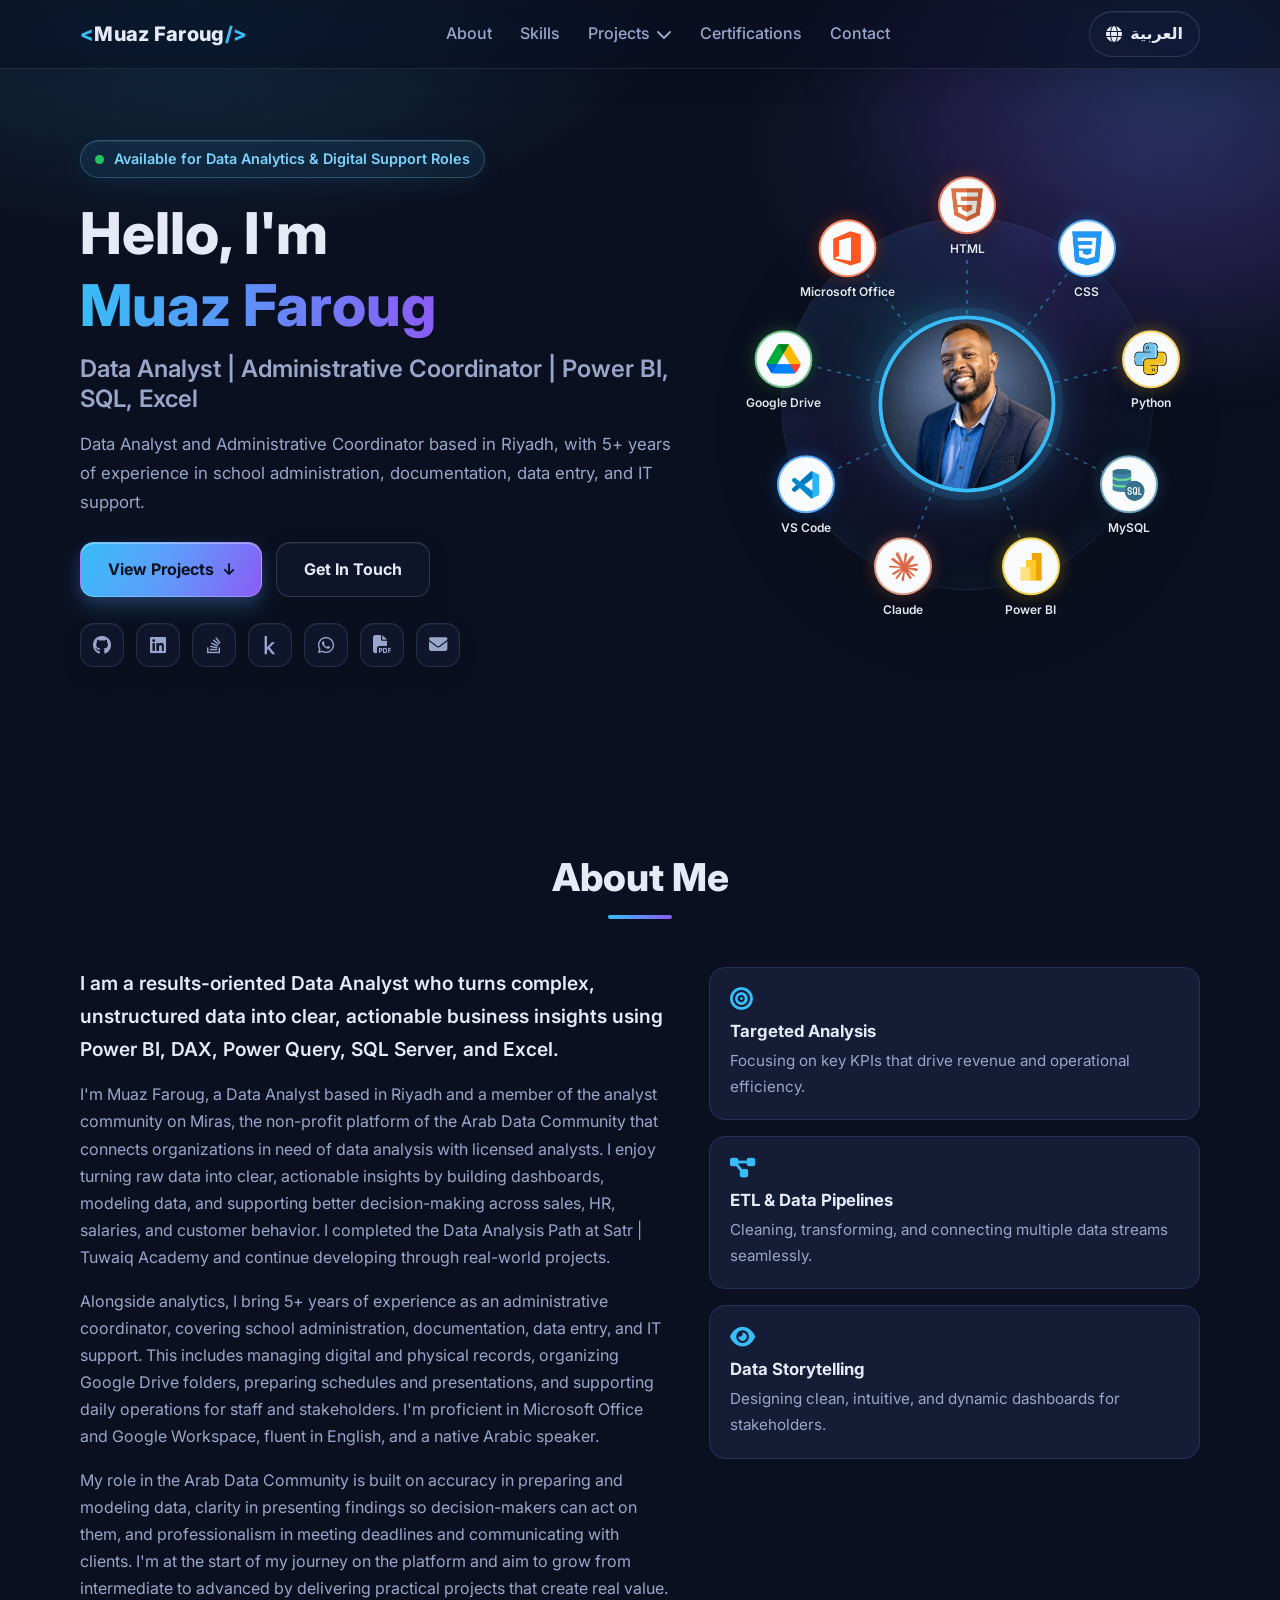
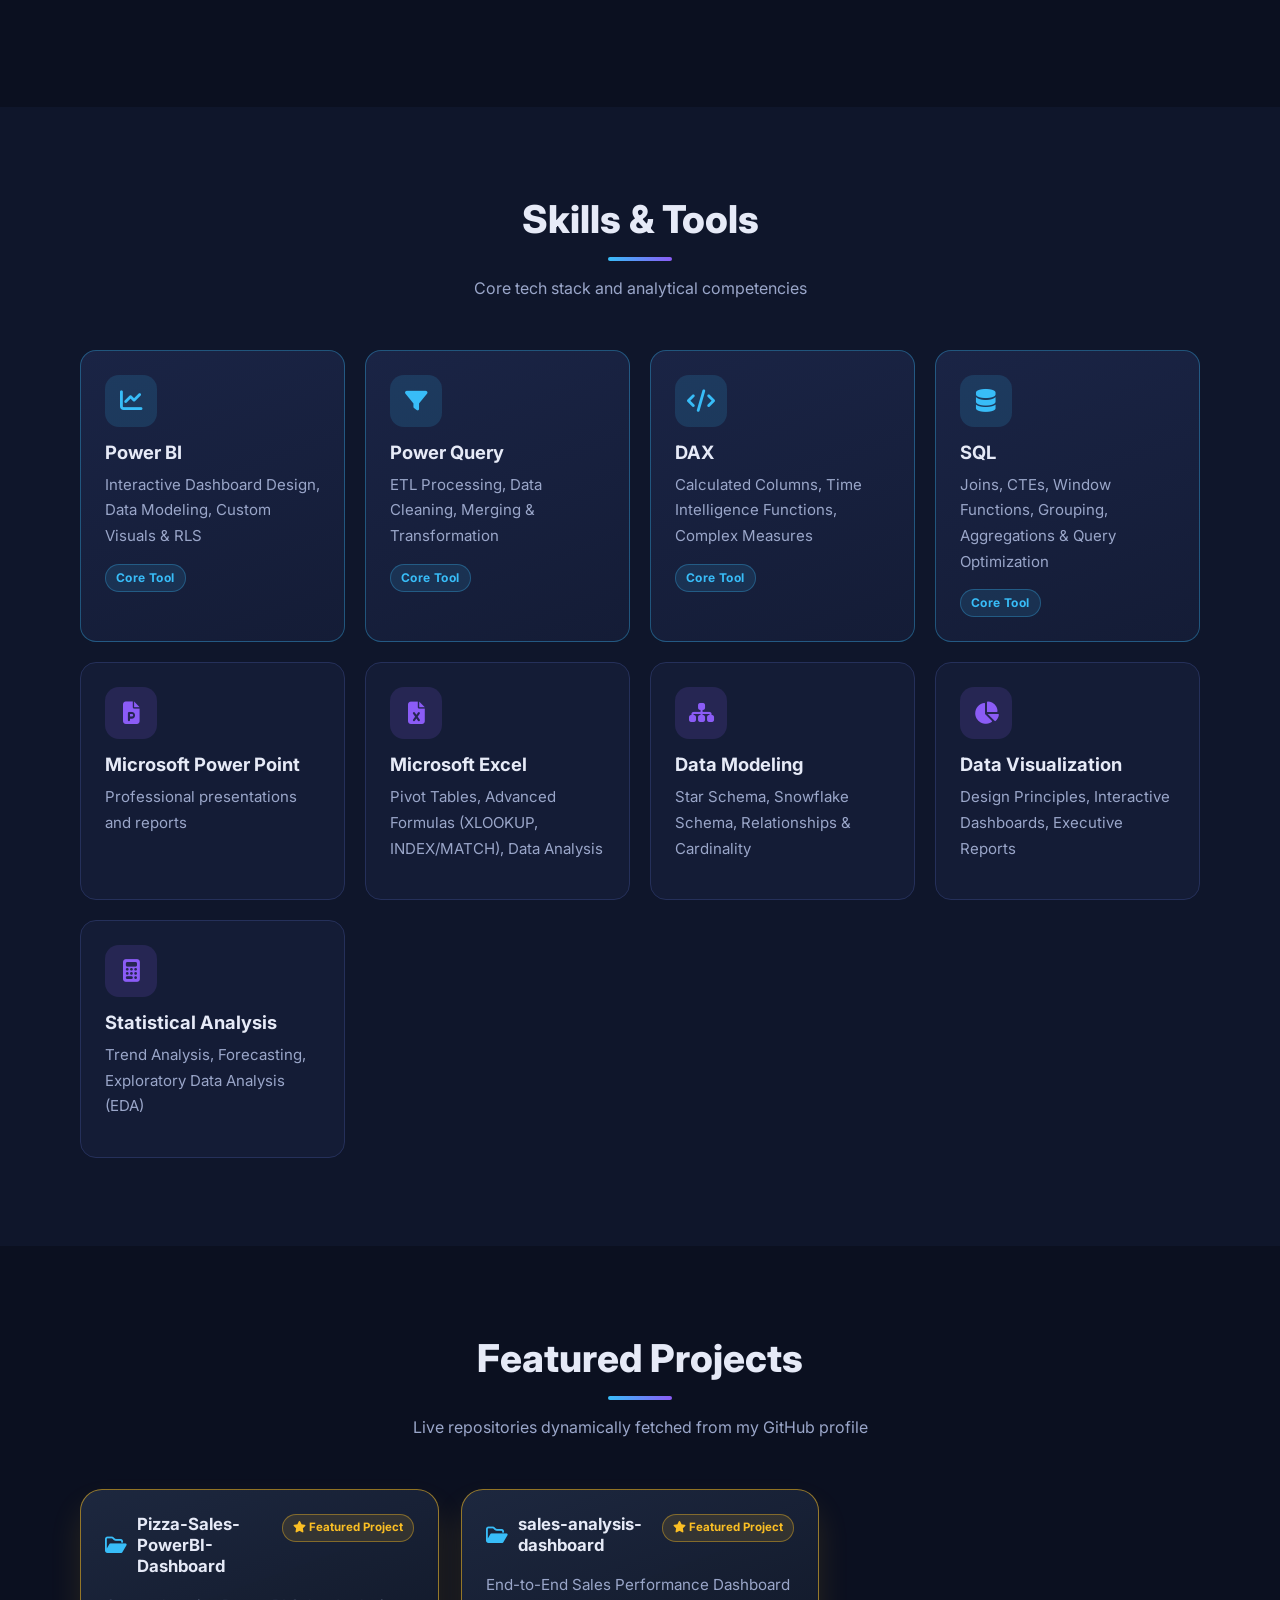
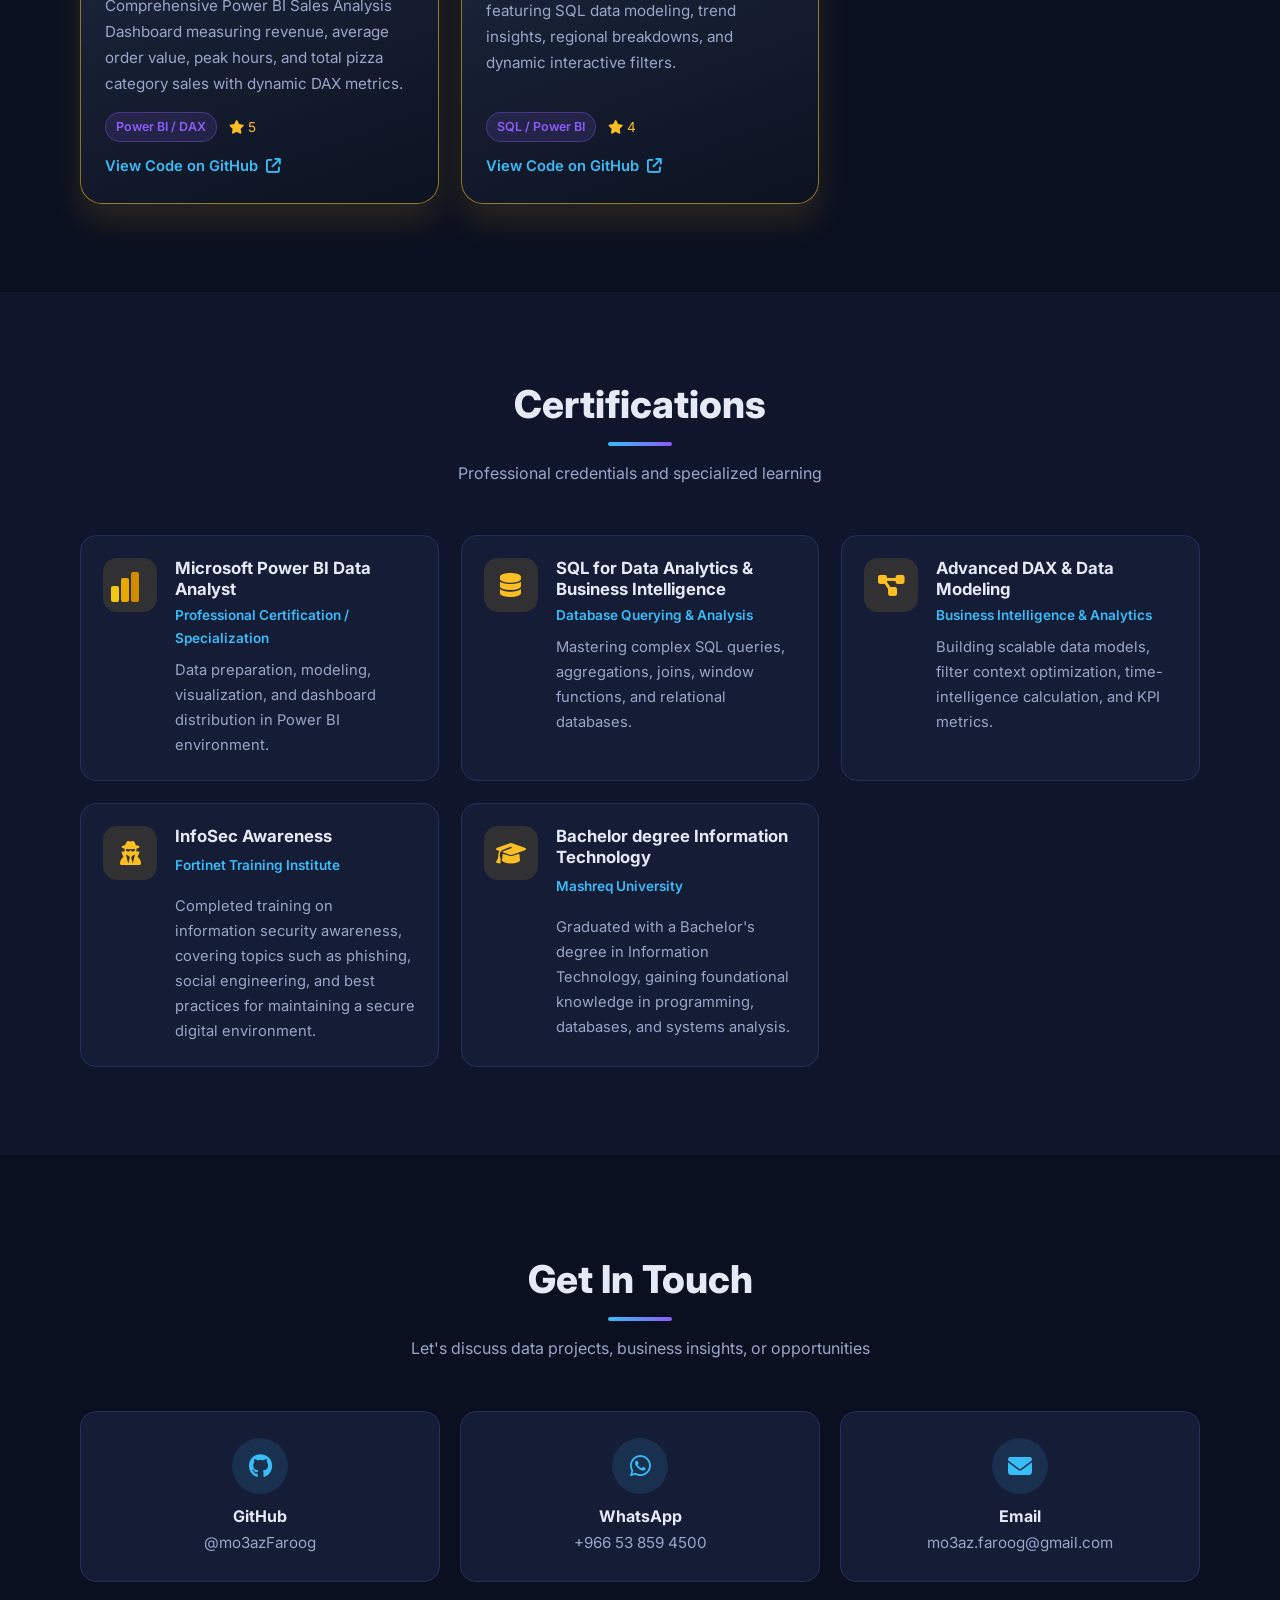
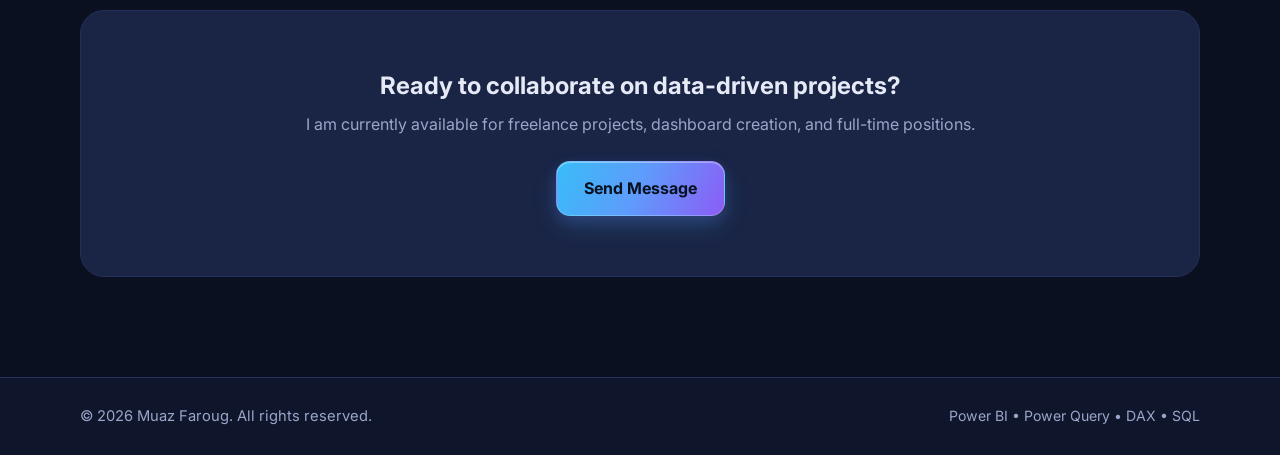
==== commit 06bcb97f: "Fix language toggle, contact email and project page leftovers - index: give PowerPoint, InfoSec and " ====
--- a/index.html
+++ b/index.html
@@ -4,7 +4,7 @@
   <meta charset="UTF-8" />
   <meta name="viewport" content="width=device-width, initial-scale=1.0" />
   <title>Muaz Faroug</title>
-  <link rel="icon" type="image/jpeg" href="assets/icon.jfif" />
+  <link rel="icon" type="image/svg+xml" href="favicon.svg" />
   <meta name="description" content="Personal Portfolio of Muaz Faroug specializing in Power BI, Power Query, DAX, and SQL." />
   
   <!-- Google Fonts: Inter (EN) & Cairo (AR) -->
@@ -33,7 +33,7 @@
         <li><a href="#skills" data-i18n="navSkills">Skills</a></li>
         <!-- Dropdown Projects Menu -->
         <li class="dropdown">
-          <a href="#" class="dropdown-toggle" data-i18n="navProjects">Projects <i class="fa-solid fa-chevron-down"></i></a>
+          <a href="#" class="dropdown-toggle"><span data-i18n="navProjects">Projects</span> <i class="fa-solid fa-chevron-down"></i></a>
           <ul class="dropdown-menu">
             <li><a href="project-apex.html">Apex Cycle Dynamics</a></li>
             <li><a href="project-hr.html">HR Analytics</a></li>
@@ -75,9 +75,9 @@
           <span data-i18n="heroGreeting">Hello, I'm</span> <br />
           <span class="gradient-text">Muaz Faroug</span>
         </h1>
-        <h2 class="hero-subtitle" data-i18n="heroSubtitle">Data Analyst | Digital Support Specialist</h2>
+        <h2 class="hero-subtitle" data-i18n="heroSubtitle">Data Analyst | Administrative Coordinator | Power BI, SQL, Excel</h2>
         <p class="hero-description" data-i18n="heroDescription">
-          Transforming complex datasets into meaningful business stories and interactive visual dashboards using Power BI, Power Query, DAX, and SQL.
+          Data Analyst and Administrative Coordinator based in Riyadh, with 5+ years of experience in school administration, documentation, data entry, and IT support.
         </p>
 
         <div class="hero-cta">
@@ -136,13 +136,16 @@
         <div class="about-grid">
           <div class="about-text">
             <p class="lead" data-i18n="aboutLead">
-              I am a results-oriented Data Analyst focused on turning complex, unstructured data into clear, actionable business strategies.
+              I am a results-oriented Data Analyst who turns complex, unstructured data into clear, actionable business insights using Power BI, DAX, Power Query, SQL Server, and Excel.
             </p>
             <p data-i18n="aboutText1">
-              My expertise lies in building dynamic Power BI dashboards, modeling relational data using DAX formulas, performing advanced ETL processes with Power Query, and writing structured SQL queries to extract valuable analytics.
+              I'm Muaz Faroug, a Data Analyst based in Riyadh and a member of the analyst community on Miras, the non-profit platform of the Arab Data Community that connects organizations in need of data analysis with licensed analysts. I enjoy turning raw data into clear, actionable insights by building dashboards, modeling data, and supporting better decision-making across sales, HR, salaries, and customer behavior. I completed the Data Analysis Path at Satr | Tuwaiq Academy and continue developing through real-world projects.
             </p>
             <p data-i18n="aboutText2">
-              Whether analyzing sales trends, customer behavior, or financial KPIs, my goal is to simplify data visualization and help decision-makers take swift, evidence-based actions.
+              Alongside analytics, I bring 5+ years of experience as an administrative coordinator, covering school administration, documentation, data entry, and IT support. This includes managing digital and physical records, organizing Google Drive folders, preparing schedules and presentations, and supporting daily operations for staff and stakeholders. I'm proficient in Microsoft Office and Google Workspace, fluent in English, and a native Arabic speaker.
+            </p>
+            <p data-i18n="aboutText3">
+              My role in the Arab Data Community is built on accuracy in preparing and modeling data, clarity in presenting findings so decision-makers can act on them, and professionalism in meeting deadlines and communicating with clients. I'm at the start of my journey on the platform and aim to grow from intermediate to advanced by delivering practical projects that create real value.
             </p>
           </div>
 
@@ -218,7 +221,7 @@
               <i class="fa-solid fa-file-powerpoint skill-icon"></i>
             </div>
             <h3>Microsoft Power Point</h3>
-            <p data-i18n="skillExcel">professional presentations and reports </p>
+            <p data-i18n="skillPpt">Professional presentations and reports</p>
           </div>
           <div class="skill-card">
             <div class="skill-icon-wrapper">
@@ -331,7 +334,7 @@
                 <p>
                   <span  class="cert-issuer"> Fortinet Training Institute</span>
                 </p>
-                <p class="cert-desc" data-i18n="cert3Desc">Completed training on information security awareness, covering topics such as phishing, social engineering, and best practices for maintaining a secure digital environment.
+                <p class="cert-desc" data-i18n="cert4Desc">Completed training on information security awareness, covering topics such as phishing, social engineering, and best practices for maintaining a secure digital environment.
                 </p>
             </div>
           </div>
@@ -344,7 +347,7 @@
                 <p>
                   <span  class="cert-issuer">Mashreq University</span>
                 </p>
-                <p class="cert-desc" data-i18n="cert3Desc">Graduated with a Bachelor's degree in Information Technology, gaining foundational knowledge in programming, databases, and systems analysis.
+                <p class="cert-desc" data-i18n="cert5Desc">Graduated with a Bachelor's degree in Information Technology, gaining foundational knowledge in programming, databases, and systems analysis.
                 </p>
             </div>
           </div>
@@ -385,7 +388,7 @@
                 <i class="fa-solid fa-envelope"></i>
               </div>
               <h4>Email</h4>
-              <p>contact@muazfaroug.com</p>
+              <p>mo3az.faroog@gmail.com</p>
             </a>
           </div>
 
@@ -451,6 +454,7 @@
         skillDax: "Calculated Columns, Time Intelligence Functions, Complex Measures",
         skillSql: "Joins, CTEs, Window Functions, Grouping, Aggregations & Query Optimization",
         skillExcel: "Pivot Tables, Advanced Formulas (XLOOKUP, INDEX/MATCH), Data Analysis",
+        skillPpt: "Professional presentations and reports",
         skillModellingTitle: "Data Modeling",
         skillModelling: "Star Schema, Snowflake Schema, Relationships & Cardinality",
         skillVizTitle: "Data Visualization",
@@ -467,6 +471,8 @@
         cert1Desc: "Data preparation, modeling, visualization, and dashboard distribution in Power BI environment.",
         cert2Desc: "Mastering complex SQL queries, aggregations, joins, window functions, and relational databases.",
         cert3Desc: "Building scalable data models, filter context optimization, time-intelligence calculation, and KPI metrics.",
+        cert4Desc: "Completed training on information security awareness, covering topics such as phishing, social engineering, and best practices for maintaining a secure digital environment.",
+        cert5Desc: "Graduated with a Bachelor's degree in Information Technology, gaining foundational knowledge in programming, databases, and systems analysis.",
         contactTitle: "Get In Touch",
         contactSubtitle: "Let's discuss data projects, business insights, or opportunities",
         contactCtaTitle: "Ready to collaborate on data-driven projects?",
@@ -484,8 +490,8 @@
         langText: "English",
         heroBadge: "متاح لمشاريع وفرص تحليل البيانات",
         heroGreeting: "مرحباً، أنا",
-        heroSubtitle: "محلل بيانات | أخصائي ذكاء الأعمال",
-        heroDescription: "تحويل مجموعات البيانات المعقدة إلى رؤى عمل قيّمة ولوحات تحكم تفاعلية باستخدام Power BI و Power Query و DAX و SQL.",
+        heroSubtitle: "محلل بيانات | منسق إداري | Power BI, SQL, Excel",
+        heroDescription: "محلل بيانات ومنسق إداري مقيم في الرياض، بخبرة تزيد على 5 سنوات في الإدارة المدرسية والتوثيق وإدخال البيانات والدعم التقني.",
         btnViewProjects: "عرض المشاريع",
         btnContact: "تواصل معي",
         statDashboards: "لوحات تحكم تفاعلية",
@@ -509,6 +515,7 @@
         skillDax: "الأعمدة المحسوبة، دوال الذكاء الزمني Time Intelligence، والمقاييس المركبة",
         skillSql: "الربط Joins، تعبيرات CTEs، الدوال النافذية Window Functions، والتجمعات",
         skillExcel: "الجداول المحورية Pivot Tables، الدوال المتقدمة (XLOOKUP, INDEX/MATCH)، والتحليل",
+        skillPpt: "عروض تقديمية وتقارير احترافية",
         skillModellingTitle: "نمذجة البيانات",
         skillModelling: "مخطط النجمة Star Schema، مخطط الندفة، وتحديد العلاقات والربط",
         skillVizTitle: "تصميم المخططات والبيانات",
@@ -525,6 +532,8 @@
         cert1Desc: "إعداد البيانات، النمذجة، التصميم البصري، ونشر التقارير في بيئة Power BI.",
         cert2Desc: "إتقان استعلامات SQL المتقدمة، التجميعات، الربط بين الجداول، والتعامل مع قواعد البيانات.",
         cert3Desc: "بناء نماذج بيانات قابلة للتوسع، تحسين أداء التصفية، حسابات الوقت، ومؤشرات الأداء.",
+        cert4Desc: "أكملت تدريبًا في الوعي بأمن المعلومات يشمل التصيّد الاحتيالي والهندسة الاجتماعية وأفضل ممارسات الحفاظ على بيئة رقمية آمنة.",
+        cert5Desc: "حاصل على درجة البكالوريوس في تقنية المعلومات، واكتسبت أساسيات البرمجة وقواعد البيانات وتحليل النظم.",
         contactTitle: "تواصل معي",
         contactSubtitle: "دعنا نناقش مشاريع البيانات، تحليل الأعمال، أو الفرص المتاحة",
         contactCtaTitle: "جاهز للتعاون في مشاريع تحليل البيانات؟",
--- a/style.css
+++ b/style.css
@@ -454,7 +454,7 @@
   .hero-container, .about-grid { grid-template-columns: 1fr; }
   .hero-section { padding-top: 120px; }
 }
-@media (max-width: 760px) {
+@media (max-width: 900px) {
   .navbar { backdrop-filter: blur(16px); }
   .nav-container { height: 64px; }
   .mobile-menu-btn { display: inline-grid; place-items: center; }
@@ -495,6 +495,59 @@
   .contact-cta-box { padding: 28px 18px; }
   .footer-container { justify-content: center; text-align: center; }
 }
+
+@media (max-width: 480px) {
+  .nav-container { width: calc(100% - 24px); gap: 8px; }
+  .logo { font-size: clamp(1rem, 4.5vw, 1.2rem); letter-spacing: 0; }
+  .nav-actions { gap: 6px; }
+  .lang-toggle-btn { gap: 6px; padding: 7px 10px; font-size: .85rem; }
+  .mobile-menu-btn { width: 40px; height: 40px; }
+
+  .hero-section { padding: 104px 0 48px; }
+  .hero-container { width: calc(100% - 28px); gap: 28px; }
+  .badge-pill {
+    display: flex;
+    align-items: flex-start;
+    width: fit-content;
+    max-width: 100%;
+    padding: 7px 11px;
+    font-size: clamp(.72rem, 3.2vw, .9rem);
+    line-height: 1.45;
+  }
+  .badge-pill .pulse-dot { flex: none; margin-top: .25em; }
+  .hero-title { font-size: clamp(1.85rem, 9.5vw, 3.6rem); line-height: 1.12; }
+  .hero-description { font-size: 1rem; }
+  .hero-cta { gap: 10px; margin: 22px 0; }
+  .btn { padding: 12px 17px; font-size: .94rem; }
+  .social-links { flex-wrap: wrap; gap: 9px; max-width: 100%; }
+  .social-links a { width: 40px; height: 40px; border-radius: 12px; }
+  .hero-orbit-wrap { width: 100%; max-width: 100%; }
+
+  .container { width: calc(100% - 28px); }
+  .skills-grid,
+  .projects-grid,
+  .certs-grid,
+  .contact-info-grid { grid-template-columns: minmax(0, 1fr); }
+  .cert-card { gap: 12px; padding: 18px; }
+  .cert-badge { width: 46px; height: 46px; }
+  #contact { min-height: 0; padding: 64px 0; }
+  .contact-cta-box { padding: 28px 18px; }
+}
+
+@media (max-width: 360px) {
+  .nav-container { width: calc(100% - 20px); gap: 6px; }
+  .logo { font-size: 1rem; }
+  .nav-actions { gap: 5px; }
+  .lang-toggle-btn { gap: 5px; padding: 7px 8px; font-size: .8rem; }
+  .mobile-menu-btn { width: 38px; height: 38px; }
+
+  .hero-container,
+  .container { width: calc(100% - 24px); }
+  .hero-section { padding-top: 96px; }
+  .hero-title { font-size: clamp(1.75rem, 9vw, 2rem); }
+  .section { padding: 48px 0; }
+  #contact { padding: 48px 0; }
+}
 /* Add to style.css */
 #contact {
   min-height: 80vh;
@@ -544,4 +597,53 @@
     transition: none;
   }
   .btn::before { display: none; }
+}
+
+@media (max-width: 900px) {
+  header.project-hero { padding: 100px 0 44px; }
+  header.project-hero .project-header { display: block; }
+  section.project-content-section { padding: 44px 0 64px; }
+  .project-content-section .content-card { padding: 28px; }
+}
+
+@media (max-width: 480px) {
+  header.project-hero { padding: 92px 0 32px; }
+  .project-hero .project-header { display: block; margin-bottom: 24px; }
+  .project-hero .project-badge { gap: 6px; padding: 5px 10px; font-size: .78rem; }
+  .project-hero .project-badge svg { width: 32px; height: 32px; }
+  .project-hero .project-title { font-size: clamp(1.75rem, 9vw, 2.5rem); overflow-wrap: anywhere; }
+  .project-hero .project-subtitle { font-size: 1rem; }
+  .slideshow-container { margin: 20px auto; border-radius: 12px; }
+  .slideshow-container .slide-caption {
+    bottom: 34px;
+    padding: 8px 44px;
+    font-size: .78rem;
+    line-height: 1.3;
+    text-align: center;
+  }
+  .slideshow-container .slide-prev,
+  .slideshow-container .slide-next { width: 34px; height: 34px; padding: 8px; font-size: .85rem; }
+  .slideshow-container .slide-prev { left: 8px; }
+  .slideshow-container .slide-next { right: 8px; }
+  .slideshow-container .slide-dots { bottom: 8px; gap: 7px; }
+  .dot { width: 9px; height: 9px; }
+  section.project-content-section { padding: 32px 0 48px; }
+  .project-content-section .content-card { padding: 20px 16px; margin-bottom: 18px; overflow-wrap: anywhere; }
+  .project-content-section .content-card h2 { font-size: 1.4rem; }
+  .project-content-section .content-card h3 { font-size: 1.1rem; }
+  .project-content-section .content-card p,
+  .project-content-section .content-card li { font-size: .95rem; }
+  .project-content-section .project-actions { gap: 12px; margin-top: 32px; padding-top: 22px; }
+  .project-content-section .project-actions .btn { max-width: 100%; overflow-wrap: anywhere; }
+  .contact-page { padding: 20px 0; }
+  .contact-page .contact-cta-box { padding: 28px 16px; }
+  .contact-email-link { max-width: 100%; padding: 12px 16px !important; font-size: clamp(.88rem, 4vw, 1.1rem) !important; overflow-wrap: anywhere; }
+}
+
+@media (max-width: 360px) {
+  header.project-hero { padding-top: 88px; }
+  .project-content-section .content-card { padding: 18px 14px; }
+  .slideshow-container .slide-caption { padding-inline: 38px; font-size: .72rem; }
+  .contact-page .contact-cta-box { padding: 24px 12px; }
+  .contact-email-link { font-size: .84rem !important; }
 }
--- a/orbit.css
+++ b/orbit.css
@@ -13,7 +13,7 @@
   --orbit-text: #e2e8f0;                 /* label color */
 
   position: relative;
-  width: min(92vw, 520px);
+  width: min(100%, 520px);
   aspect-ratio: 1;
   margin: auto;
   direction: ltr;                        /* same layout in Arabic (RTL) */
@@ -111,6 +111,17 @@
   text-shadow: 0 1px 4px rgba(0, 0, 0, .6);
 }
 
+@media (max-width: 480px) {
+  .orbit-icon { width: clamp(34px, 10vw, 48px); }
+  .orbit-label {
+    max-width: 62px;
+    white-space: normal;
+    text-align: center;
+    font-size: clamp(8px, 2.6vw, 10px);
+    line-height: 1.2;
+  }
+}
+
 @media (prefers-reduced-motion: reduce) {
   .orbit-chip, .orbit-lines line { animation: none; }
 }
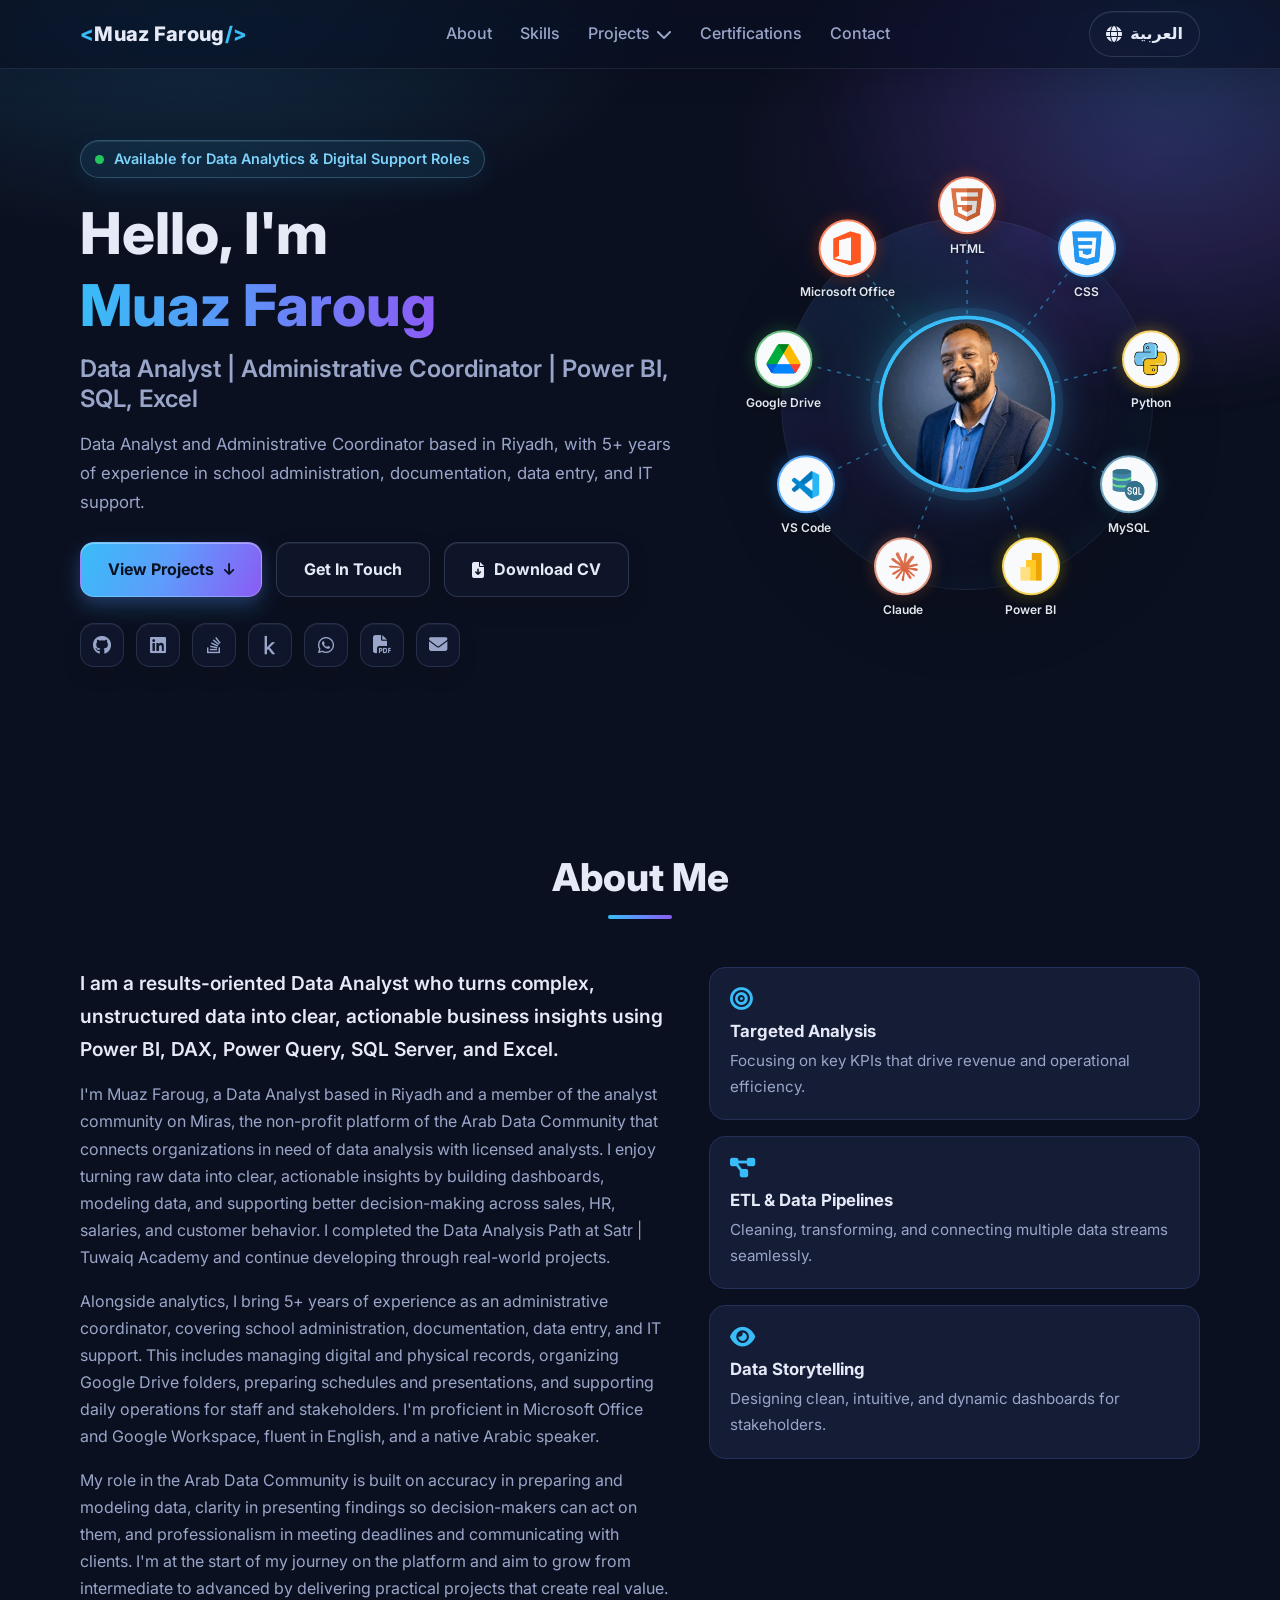
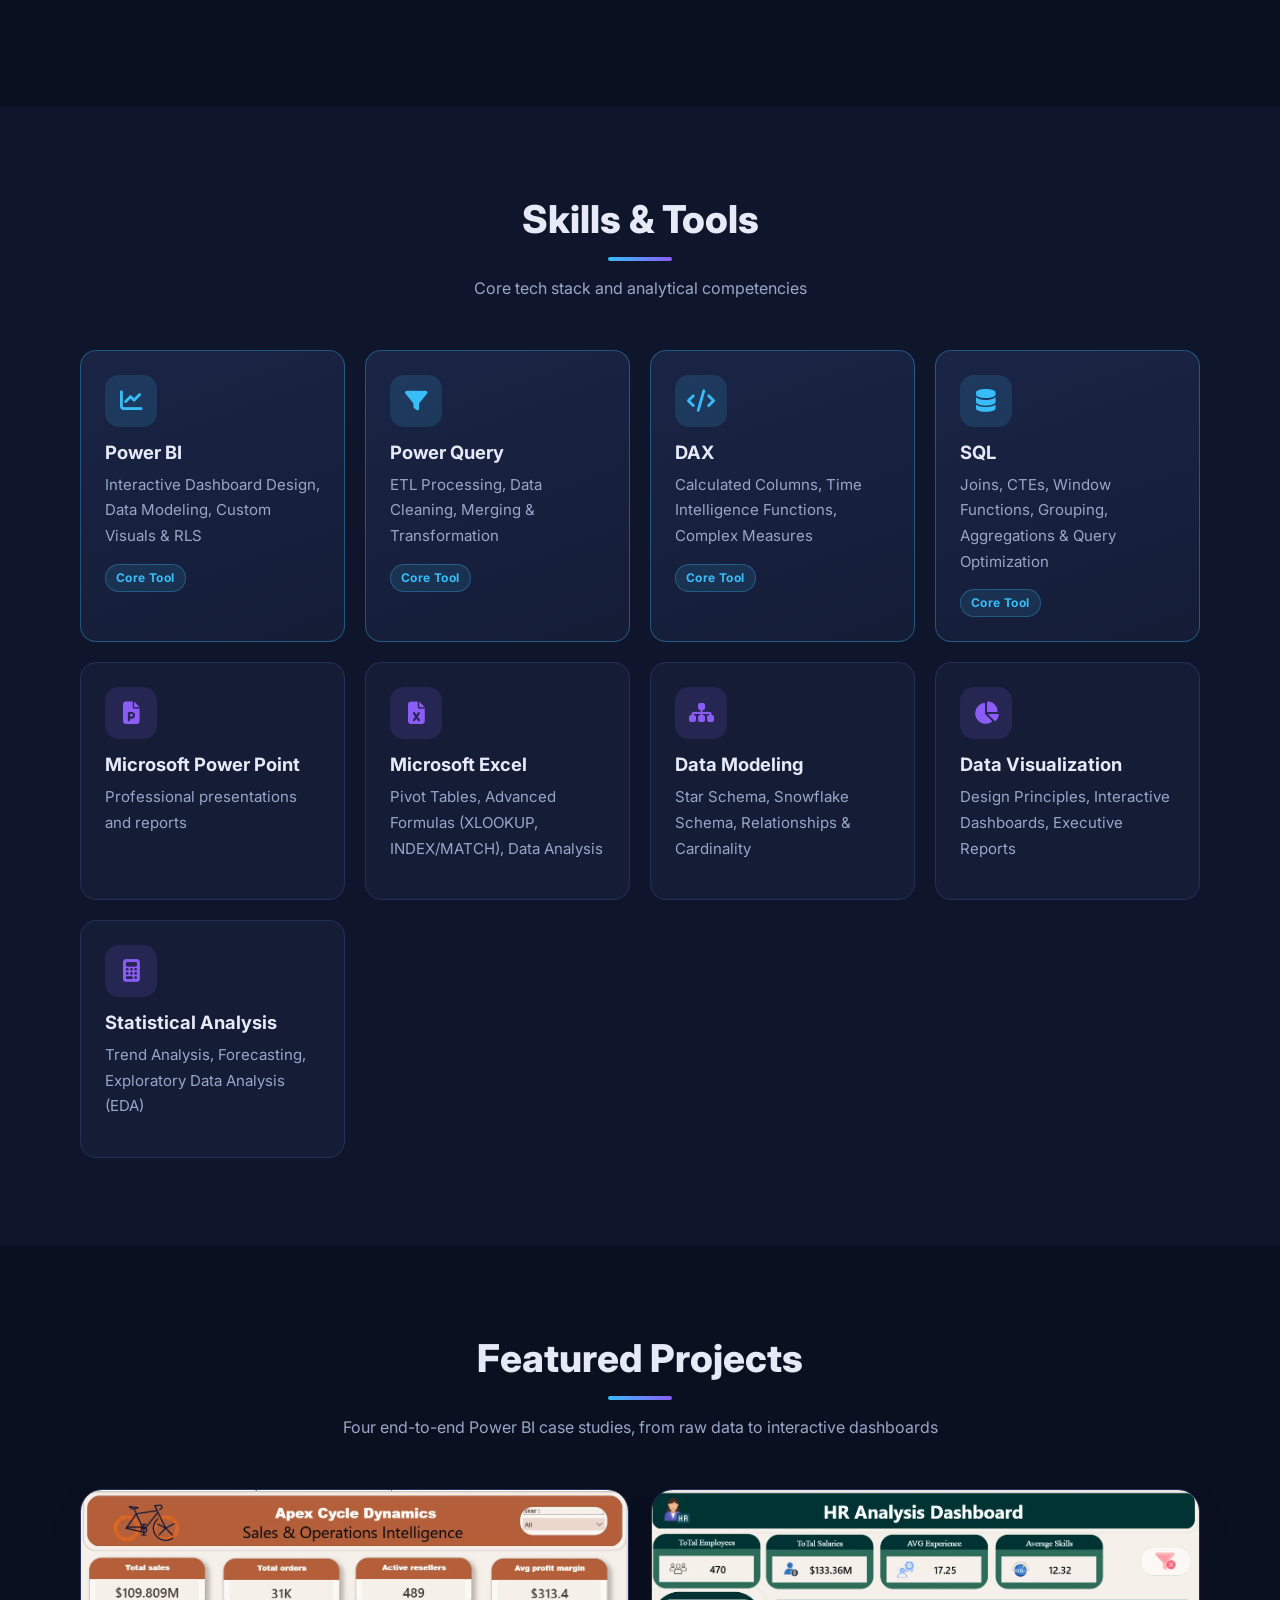
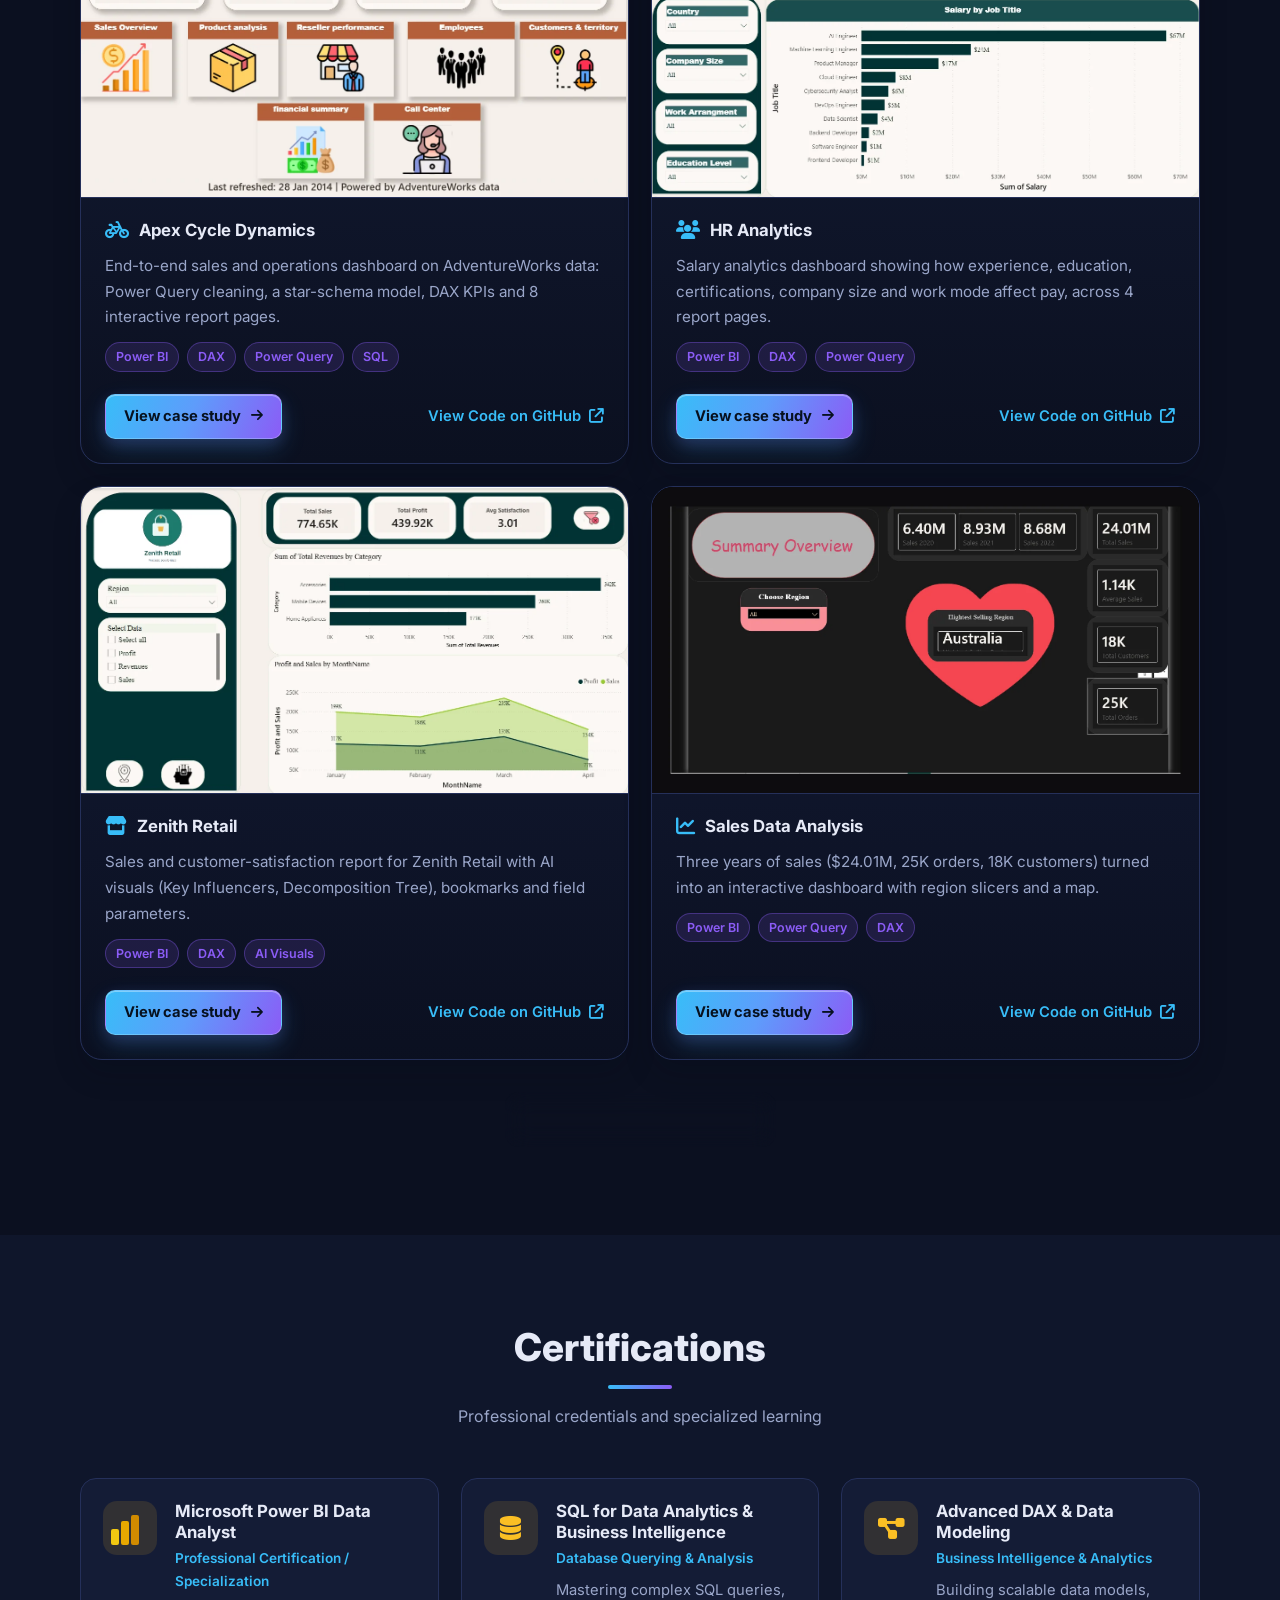
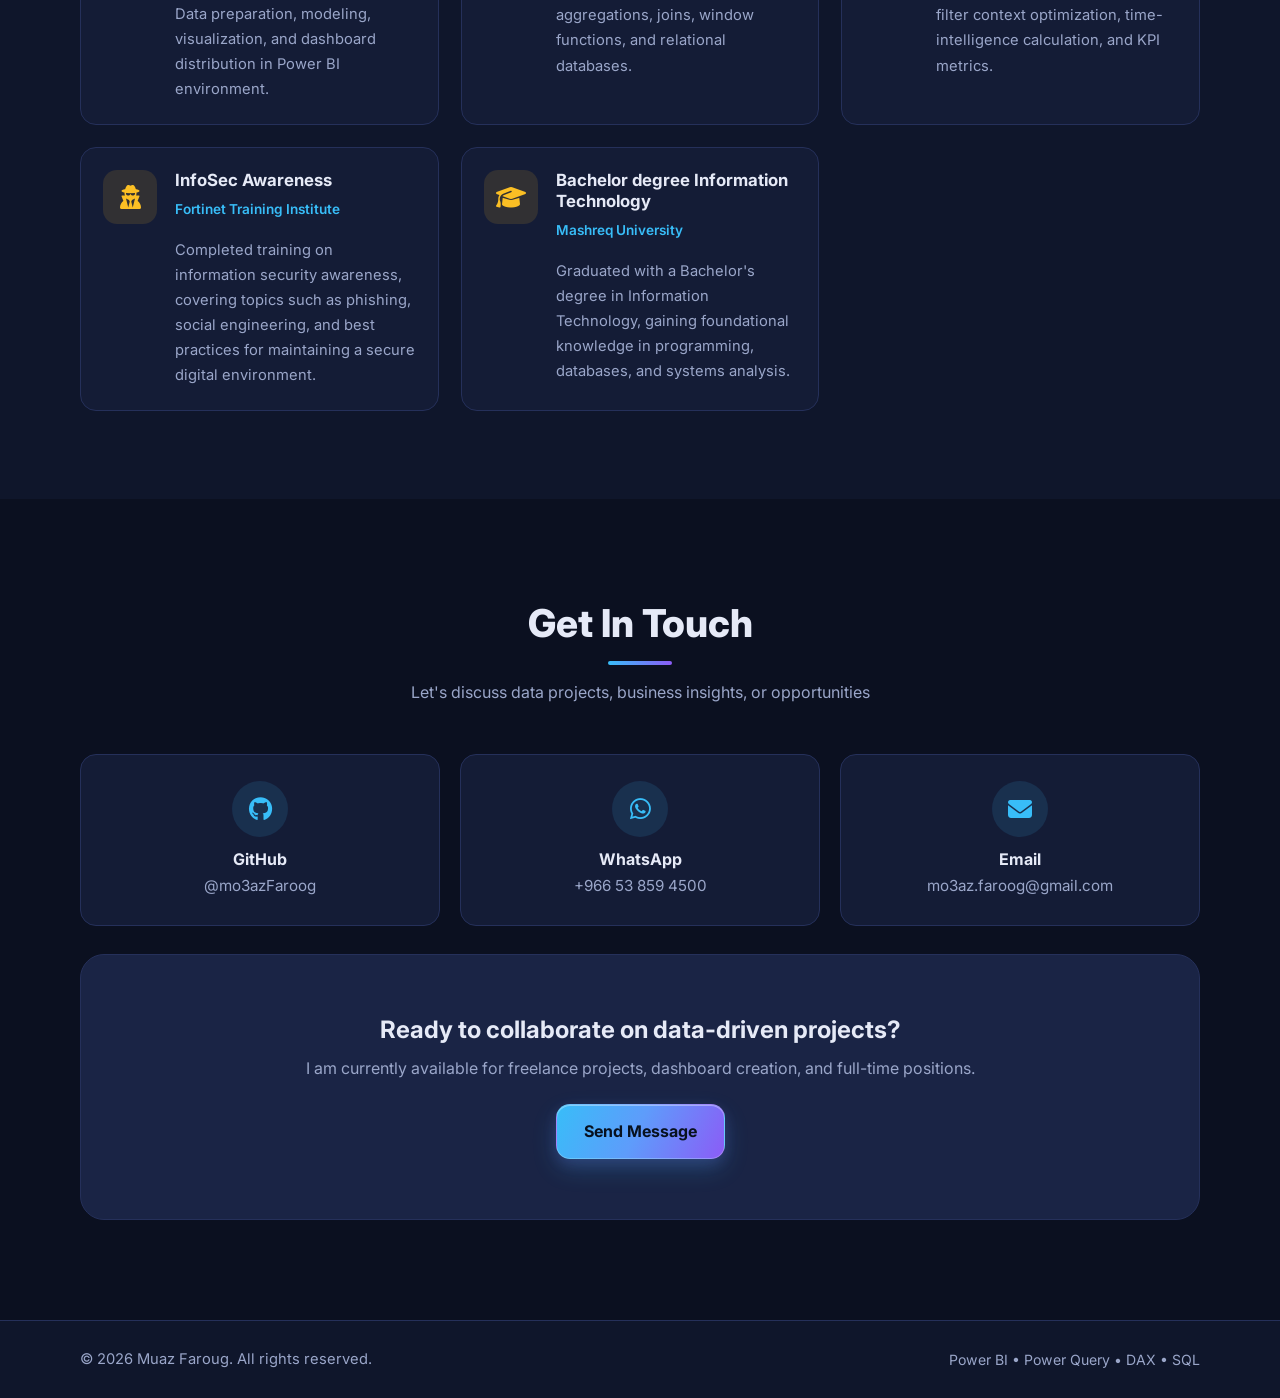
==== commit d339c2ce: "Curated project cards, Download CV button and link previews Replace the live GitHub repo list with f" ====
--- a/index.html
+++ b/index.html
@@ -3,9 +3,19 @@
 <head>
   <meta charset="UTF-8" />
   <meta name="viewport" content="width=device-width, initial-scale=1.0" />
-  <title>Muaz Faroug</title>
+  <title>Muaz Faroug | Data Analyst - Power BI, SQL, DAX</title>
   <link rel="icon" type="image/svg+xml" href="favicon.svg" />
-  <meta name="description" content="Personal Portfolio of Muaz Faroug specializing in Power BI, Power Query, DAX, and SQL." />
+  <meta name="description" content="Data Analyst in Riyadh building interactive Power BI dashboards with DAX, Power Query and SQL. Browse case studies in sales, HR and retail analytics." />
+  <link rel="canonical" href="https://mo3azfaroog.github.io/" />
+  <meta property="og:type" content="website" />
+  <meta property="og:site_name" content="Muaz Faroug" />
+  <meta property="og:title" content="Muaz Faroug | Data Analyst - Power BI, SQL, DAX" />
+  <meta property="og:description" content="Data Analyst in Riyadh building interactive Power BI dashboards with DAX, Power Query and SQL. Browse case studies in sales, HR and retail analytics." />
+  <meta property="og:url" content="https://mo3azfaroog.github.io/" />
+  <meta property="og:image" content="https://mo3azfaroog.github.io/assets/og-image.png" />
+  <meta property="og:image:width" content="1200" />
+  <meta property="og:image:height" content="630" />
+  <meta name="twitter:card" content="summary_large_image" />
   
   <!-- Google Fonts: Inter (EN) & Cairo (AR) -->
   <link rel="preconnect" href="https://fonts.googleapis.com">
@@ -33,7 +43,7 @@
         <li><a href="#skills" data-i18n="navSkills">Skills</a></li>
         <!-- Dropdown Projects Menu -->
         <li class="dropdown">
-          <a href="#" class="dropdown-toggle"><span data-i18n="navProjects">Projects</span> <i class="fa-solid fa-chevron-down"></i></a>
+          <a href="#" class="dropdown-toggle" aria-haspopup="true" aria-expanded="false"><span data-i18n="navProjects">Projects</span> <i class="fa-solid fa-chevron-down"></i></a>
           <ul class="dropdown-menu">
             <li><a href="project-apex.html">Apex Cycle Dynamics</a></li>
             <li><a href="project-hr.html">HR Analytics</a></li>
@@ -86,6 +96,10 @@
             <i class="fa-solid fa-arrow-down icon-arrow"></i>
           </a>
           <a href="#contact" class="btn btn-secondary" data-i18n="btnContact">Get In Touch</a>
+          <a href="https://drive.google.com/uc?export=download&id=15tA4VNTWVhr636ToiFQzQF4l8ZOcZCG9" target="_blank" rel="noopener" class="btn btn-secondary">
+            <i class="fa-solid fa-file-arrow-down"></i>
+            <span data-i18n="btnCv">Download CV</span>
+          </a>
         </div>
 
         <div class="social-links">
@@ -264,17 +278,110 @@
           <h2 class="section-title" data-i18n="projectsTitle">Featured Projects</h2>
           <div class="title-underline"></div>
           <p class="section-subtitle" data-i18n="projectsSubtitle">
-            Live repositories dynamically fetched from my GitHub profile
+            Four end-to-end Power BI case studies, from raw data to interactive dashboards
           </p>
         </div>
 
-        <div id="projects-status" class="projects-status">
-          <i class="fa-solid fa-circle-notch fa-spin"></i>
-          <span data-i18n="loadingProjects">Fetching projects from GitHub...</span>
-        </div>
-
-        <div id="projects-grid" class="projects-grid">
-          <!-- Dynamic GitHub Project Cards will be rendered here -->
+        <div class="projects-grid curated">
+          <article class="project-card has-thumb">
+            <a class="project-thumb" href="project-apex.html" aria-label="Apex Cycle Dynamics case study">
+              <img src="project-apex/slide1.webp" alt="Apex Cycle Dynamics dashboard preview" width="1230" height="690" loading="lazy" decoding="async" />
+            </a>
+            <div class="project-body">
+              <div class="project-title-area">
+                <i class="fa-solid fa-bicycle folder-icon"></i>
+                <h3>Apex Cycle Dynamics</h3>
+              </div>
+              <p class="project-desc" data-i18n="proj1Desc">End-to-end sales and operations dashboard on AdventureWorks data: Power Query cleaning, a star-schema model, DAX KPIs and 8 interactive report pages.</p>
+              <div class="project-meta project-tags"><span class="tech-tag">Power BI</span><span class="tech-tag">DAX</span><span class="tech-tag">Power Query</span><span class="tech-tag">SQL</span></div>
+            </div>
+            <div class="project-footer">
+              <a href="project-apex.html" class="btn btn-primary btn-sm">
+                <span data-i18n="viewCaseStudy">View case study</span>
+                <i class="fa-solid fa-arrow-right icon-arrow"></i>
+              </a>
+              <a href="https://github.com/mo3azFaroog/Apex-Cycle-Dynamics" target="_blank" rel="noopener" class="project-link">
+                <span data-i18n="viewGithub">View Code on GitHub</span>
+                <i class="fa-solid fa-arrow-up-right-from-square"></i>
+              </a>
+            </div>
+          </article>
+          <article class="project-card has-thumb">
+            <a class="project-thumb" href="project-hr.html" aria-label="HR Analytics case study">
+              <img src="project-hr/slide1.webp" alt="HR Analytics dashboard preview" width="1230" height="690" loading="lazy" decoding="async" />
+            </a>
+            <div class="project-body">
+              <div class="project-title-area">
+                <i class="fa-solid fa-users folder-icon"></i>
+                <h3>HR Analytics</h3>
+              </div>
+              <p class="project-desc" data-i18n="proj2Desc">Salary analytics dashboard showing how experience, education, certifications, company size and work mode affect pay, across 4 report pages.</p>
+              <div class="project-meta project-tags"><span class="tech-tag">Power BI</span><span class="tech-tag">DAX</span><span class="tech-tag">Power Query</span></div>
+            </div>
+            <div class="project-footer">
+              <a href="project-hr.html" class="btn btn-primary btn-sm">
+                <span data-i18n="viewCaseStudy">View case study</span>
+                <i class="fa-solid fa-arrow-right icon-arrow"></i>
+              </a>
+              <a href="https://github.com/mo3azFaroog/HR-Dashboard" target="_blank" rel="noopener" class="project-link">
+                <span data-i18n="viewGithub">View Code on GitHub</span>
+                <i class="fa-solid fa-arrow-up-right-from-square"></i>
+              </a>
+            </div>
+          </article>
+          <article class="project-card has-thumb">
+            <a class="project-thumb" href="project-zenith.html" aria-label="Zenith Retail case study">
+              <img src="project-zenith/slide1.webp" alt="Zenith Retail dashboard preview" width="1230" height="690" loading="lazy" decoding="async" />
+            </a>
+            <div class="project-body">
+              <div class="project-title-area">
+                <i class="fa-solid fa-store folder-icon"></i>
+                <h3>Zenith Retail</h3>
+              </div>
+              <p class="project-desc" data-i18n="proj3Desc">Sales and customer-satisfaction report for Zenith Retail with AI visuals (Key Influencers, Decomposition Tree), bookmarks and field parameters.</p>
+              <div class="project-meta project-tags"><span class="tech-tag">Power BI</span><span class="tech-tag">DAX</span><span class="tech-tag">AI Visuals</span></div>
+            </div>
+            <div class="project-footer">
+              <a href="project-zenith.html" class="btn btn-primary btn-sm">
+                <span data-i18n="viewCaseStudy">View case study</span>
+                <i class="fa-solid fa-arrow-right icon-arrow"></i>
+              </a>
+              <a href="https://github.com/mo3azFaroog/retail-sales-analysis" target="_blank" rel="noopener" class="project-link">
+                <span data-i18n="viewGithub">View Code on GitHub</span>
+                <i class="fa-solid fa-arrow-up-right-from-square"></i>
+              </a>
+            </div>
+          </article>
+          <article class="project-card has-thumb">
+            <a class="project-thumb" href="project-sales.html" aria-label="Sales Data Analysis case study">
+              <img src="project-sales/slide1.webp" alt="Sales Data Analysis dashboard preview" width="1230" height="690" loading="lazy" decoding="async" />
+            </a>
+            <div class="project-body">
+              <div class="project-title-area">
+                <i class="fa-solid fa-chart-line folder-icon"></i>
+                <h3>Sales Data Analysis</h3>
+              </div>
+              <p class="project-desc" data-i18n="proj4Desc">Three years of sales ($24.01M, 25K orders, 18K customers) turned into an interactive dashboard with region slicers and a map.</p>
+              <div class="project-meta project-tags"><span class="tech-tag">Power BI</span><span class="tech-tag">Power Query</span><span class="tech-tag">DAX</span></div>
+            </div>
+            <div class="project-footer">
+              <a href="project-sales.html" class="btn btn-primary btn-sm">
+                <span data-i18n="viewCaseStudy">View case study</span>
+                <i class="fa-solid fa-arrow-right icon-arrow"></i>
+              </a>
+              <a href="https://github.com/mo3azFaroog/sales-analysis-dashboard" target="_blank" rel="noopener" class="project-link">
+                <span data-i18n="viewGithub">View Code on GitHub</span>
+                <i class="fa-solid fa-arrow-up-right-from-square"></i>
+              </a>
+            </div>
+          </article>
+        </div>
+
+        <div class="projects-more">
+          <a href="https://github.com/mo3azFaroog?tab=repositories" target="_blank" rel="noopener" class="btn btn-secondary">
+            <i class="fa-brands fa-github"></i>
+            <span data-i18n="moreGithub">More projects on GitHub</span>
+          </a>
         </div>
       </div>
     </section>
@@ -462,10 +569,15 @@
         skillStatsTitle: "Statistical Analysis",
         skillStats: "Trend Analysis, Forecasting, Exploratory Data Analysis (EDA)",
         projectsTitle: "Featured Projects",
-        projectsSubtitle: "Live repositories dynamically fetched from my GitHub profile",
-        loadingProjects: "Fetching projects from GitHub...",
-        pinnedBadge: "Featured Project",
+        projectsSubtitle: "Four end-to-end Power BI case studies, from raw data to interactive dashboards",
         viewGithub: "View Code on GitHub",
+        viewCaseStudy: "View case study",
+        moreGithub: "More projects on GitHub",
+        btnCv: "Download CV",
+        proj1Desc: "End-to-end sales and operations dashboard on AdventureWorks data: Power Query cleaning, a star-schema model, DAX KPIs and 8 interactive report pages.",
+        proj2Desc: "Salary analytics dashboard showing how experience, education, certifications, company size and work mode affect pay, across 4 report pages.",
+        proj3Desc: "Sales and customer-satisfaction report for Zenith Retail with AI visuals (Key Influencers, Decomposition Tree), bookmarks and field parameters.",
+        proj4Desc: "Three years of sales ($24.01M, 25K orders, 18K customers) turned into an interactive dashboard with region slicers and a map.",
         certsTitle: "Certifications",
         certsSubtitle: "Professional credentials and specialized learning",
         cert1Desc: "Data preparation, modeling, visualization, and dashboard distribution in Power BI environment.",
@@ -479,7 +591,6 @@
         contactCtaDesc: "I am currently available for freelance projects, dashboard creation, and full-time positions.",
         btnSendMessage: "Send Message",
         footerRights: "All rights reserved.",
-        noDesc: "Data analysis project detailing dashboards and SQL queries."
       },
       ar: {
         navAbout: "من أنا",
@@ -523,10 +634,15 @@
         skillStatsTitle: "التحليل الإحصائي",
         skillStats: "تحليل الاتجاهات، التنبؤ، والتحليل الاستكشافي للبيانات (EDA)",
         projectsTitle: "المشاريع المميزة",
-        projectsSubtitle: "مشاريع تفاعلية محمّلة مباشرة من حسابي على GitHub",
-        loadingProjects: "جاري جلب المشاريع من GitHub...",
-        pinnedBadge: "مشروع رئيسي",
+        projectsSubtitle: "أربع دراسات حالة متكاملة في Power BI، من البيانات الخام إلى لوحات تحكم تفاعلية",
         viewGithub: "عرض الكود على GitHub",
+        viewCaseStudy: "عرض دراسة الحالة",
+        moreGithub: "المزيد من المشاريع على GitHub",
+        btnCv: "تحميل السيرة الذاتية",
+        proj1Desc: "حل متكامل لتحليل المبيعات والعمليات على بيانات AdventureWorks: تنظيف في Power Query، ونموذج نجمي، ومؤشرات DAX، و8 صفحات تقارير تفاعلية.",
+        proj2Desc: "لوحة تحليل الرواتب توضح تأثير الخبرة والتعليم والشهادات وحجم الشركة ونمط العمل على الراتب، في 4 صفحات تقارير.",
+        proj3Desc: "تقرير مبيعات ورضا العملاء لشركة Zenith Retail يتضمن مرئيات الذكاء الاصطناعي (Key Influencers وDecomposition Tree) والإشارات المرجعية ومعاملات الحقول.",
+        proj4Desc: "تحويل ثلاث سنوات من بيانات المبيعات (24.01 مليون دولار، و25 ألف طلب، و18 ألف عميل) إلى لوحة تفاعلية بفلاتر للمناطق وخريطة.",
         certsTitle: "الشهادات",
         certsSubtitle: "الشهادات المهنية والدورات المتخصصة",
         cert1Desc: "إعداد البيانات، النمذجة، التصميم البصري، ونشر التقارير في بيئة Power BI.",
@@ -540,40 +656,15 @@
         contactCtaDesc: "أنا متاح حالياً للمشاريع المستقلة، تصميم لوحات التحكم، والفرص الوظيفية.",
         btnSendMessage: "إرسال رسالة",
         footerRights: "جميع الحقوق محفوظة.",
-        noDesc: "مشروع تحليل بيانات يتضمن لوحات تحكم واستعلامات SQL."
       }
     };
 
     let currentLang = 'en';
-
-    const PRIORITY_REPOS = [
-      'pizza-sales-powerbi-dashboard',
-      'sales-analysis-dashboard'
-    ];
-
-    const FALLBACK_REPOS = [
-      {
-        name: 'Pizza-Sales-PowerBI-Dashboard',
-        description: 'Comprehensive Power BI Sales Analysis Dashboard measuring revenue, average order value, peak hours, and total pizza category sales with dynamic DAX metrics.',
-        language: 'Power BI / DAX',
-        html_url: 'https://github.com/mo3azFaroog/Pizza-Sales-PowerBI-Dashboard',
-        stargazers_count: 5
-      },
-      {
-        name: 'sales-analysis-dashboard',
-        description: 'End-to-End Sales Performance Dashboard featuring SQL data modeling, trend insights, regional breakdowns, and dynamic interactive filters.',
-        language: 'SQL / Power BI',
-        html_url: 'https://github.com/mo3azFaroog/sales-analysis-dashboard',
-        stargazers_count: 4
-      }
-    ];
 
     const langBtn = document.getElementById('lang-btn');
     const langText = document.getElementById('lang-text');
     const mobileMenuBtn = document.getElementById('mobile-menu-btn');
     const navLinks = document.getElementById('nav-links');
-    const projectsGrid = document.getElementById('projects-grid');
-    const projectsStatus = document.getElementById('projects-status');
     const yearSpan = document.getElementById('year');
 
     yearSpan.textContent = new Date().getFullYear();
@@ -592,7 +683,8 @@
     document.querySelectorAll('.dropdown-toggle').forEach(toggle => {
       toggle.addEventListener('click', (e) => {
         e.preventDefault();
-        toggle.parentElement.classList.toggle('open');
+        const open = toggle.parentElement.classList.toggle('open');
+        toggle.setAttribute('aria-expanded', open ? 'true' : 'false');
       });
     });
 
@@ -614,99 +706,7 @@
 
       langText.textContent = translations[lang].langText;
 
-      if (window.fetchedReposData) {
-        renderProjectCards(window.fetchedReposData);
-      }
     }
-
-    function sortRepositories(repos) {
-      return [...repos].sort((a, b) => {
-        const nameA = a.name.toLowerCase();
-        const nameB = b.name.toLowerCase();
-
-        const indexA = PRIORITY_REPOS.findIndex(p => nameA.includes(p));
-        const indexB = PRIORITY_REPOS.findIndex(p => nameB.includes(p));
-
-        if (indexA !== -1 && indexB !== -1) return indexA - indexB;
-        if (indexA !== -1) return -1;
-        if (indexB !== -1) return 1;
-
-        return new Date(b.pushed_at || 0) - new Date(a.pushed_at || 0);
-      });
-    }
-
-    async function fetchGitHubRepos() {
-      const username = 'mo3azFaroog';
-      const apiUrl = `https://api.github.com/users/${username}/repos?per_page=100&sort=pushed`;
-
-      try {
-        const response = await fetch(apiUrl);
-        if (!response.ok) throw new Error('GitHub API Error');
-        const repos = await response.json();
-
-        const ownRepos = repos.filter(r => !r.fork);
-        const sorted = sortRepositories(ownRepos.length > 0 ? ownRepos : repos);
-
-        window.fetchedReposData = sorted;
-        projectsStatus.style.display = 'none';
-        renderProjectCards(sorted);
-      } catch (err) {
-        window.fetchedReposData = FALLBACK_REPOS;
-        projectsStatus.style.display = 'none';
-        renderProjectCards(FALLBACK_REPOS);
-      }
-    }
-
-    function renderProjectCards(repos) {
-      projectsGrid.innerHTML = '';
-
-      if (!repos || repos.length === 0) {
-        projectsGrid.innerHTML = `<p style="text-align:center; grid-column: 1/-1;">No projects found.</p>`;
-        return;
-      }
-
-      repos.forEach(repo => {
-        const nameLower = repo.name.toLowerCase();
-        const isPriority = PRIORITY_REPOS.some(p => nameLower.includes(p));
-        
-        const card = document.createElement('div');
-        card.className = `project-card ${isPriority ? 'featured-project' : ''}`;
-
-        const langBadge = repo.language || 'Data Analysis';
-        const description = repo.description || translations[currentLang].noDesc;
-        const pinnedBadgeText = translations[currentLang].pinnedBadge;
-        const viewGithubText = translations[currentLang].viewGithub;
-
-        card.innerHTML = `
-          <div class="project-header">
-            <div class="project-title-area">
-              <i class="fa-regular fa-folder-open folder-icon"></i>
-              <h3>${repo.name}</h3>
-            </div>
-            ${isPriority ? `<span class="priority-badge"><i class="fa-solid fa-star"></i> ${pinnedBadgeText}</span>` : ''}
-          </div>
-
-          <p class="project-desc">${description}</p>
-
-          <div class="project-footer">
-            <div class="project-meta">
-              <span class="tech-tag">${langBadge}</span>
-              ${repo.stargazers_count ? `<span class="stars-count"><i class="fa-solid fa-star"></i> ${repo.stargazers_count}</span>` : ''}
-            </div>
-            <a href="${repo.html_url}" target="_blank" rel="noopener" class="project-link">
-              <span>${viewGithubText}</span>
-              <i class="fa-solid fa-arrow-up-right-from-square"></i>
-            </a>
-          </div>
-        `;
-
-        projectsGrid.appendChild(card);
-      });
-    }
-
-    document.addEventListener('DOMContentLoaded', () => {
-      fetchGitHubRepos();
-    });
   </script>
   <script src="./orbit.js"></script>
 </body>
--- a/style.css
+++ b/style.css
@@ -646,4 +646,23 @@
   .slideshow-container .slide-caption { padding-inline: 38px; font-size: .72rem; }
   .contact-page .contact-cta-box { padding: 24px 12px; }
   .contact-email-link { font-size: .84rem !important; }
-}+}
+
+/* ===== Curated project cards ===== */
+.projects-grid.curated { grid-template-columns: repeat(2, 1fr); }
+.project-card.has-thumb { padding: 0; overflow: hidden; gap: 0; }
+.project-thumb { display: block; aspect-ratio: 16 / 9; background: #000; overflow: hidden; border-bottom: 1px solid var(--border); }
+.project-thumb img { width: 100%; height: 100%; object-fit: cover; object-position: top; display: block; transition: transform .5s ease; }
+.project-card.has-thumb:hover .project-thumb img { transform: scale(1.04); }
+.project-body { display: grid; gap: 12px; align-content: start; padding: 22px 24px 8px; flex: 1; }
+.project-tags { flex-wrap: wrap; gap: 8px; }
+.project-card.has-thumb .project-footer { padding: 14px 24px 24px; }
+.btn-sm { padding: 9px 18px; font-size: .92rem; border-radius: 10px; }
+.projects-more { display: flex; justify-content: center; margin-top: 32px; }
+@media (max-width: 760px) {
+  .projects-grid.curated { grid-template-columns: 1fr; }
+}
+@media (prefers-reduced-motion: reduce) {
+  .project-thumb img { transition: none; }
+  .project-card.has-thumb:hover .project-thumb img { transform: none; }
+}
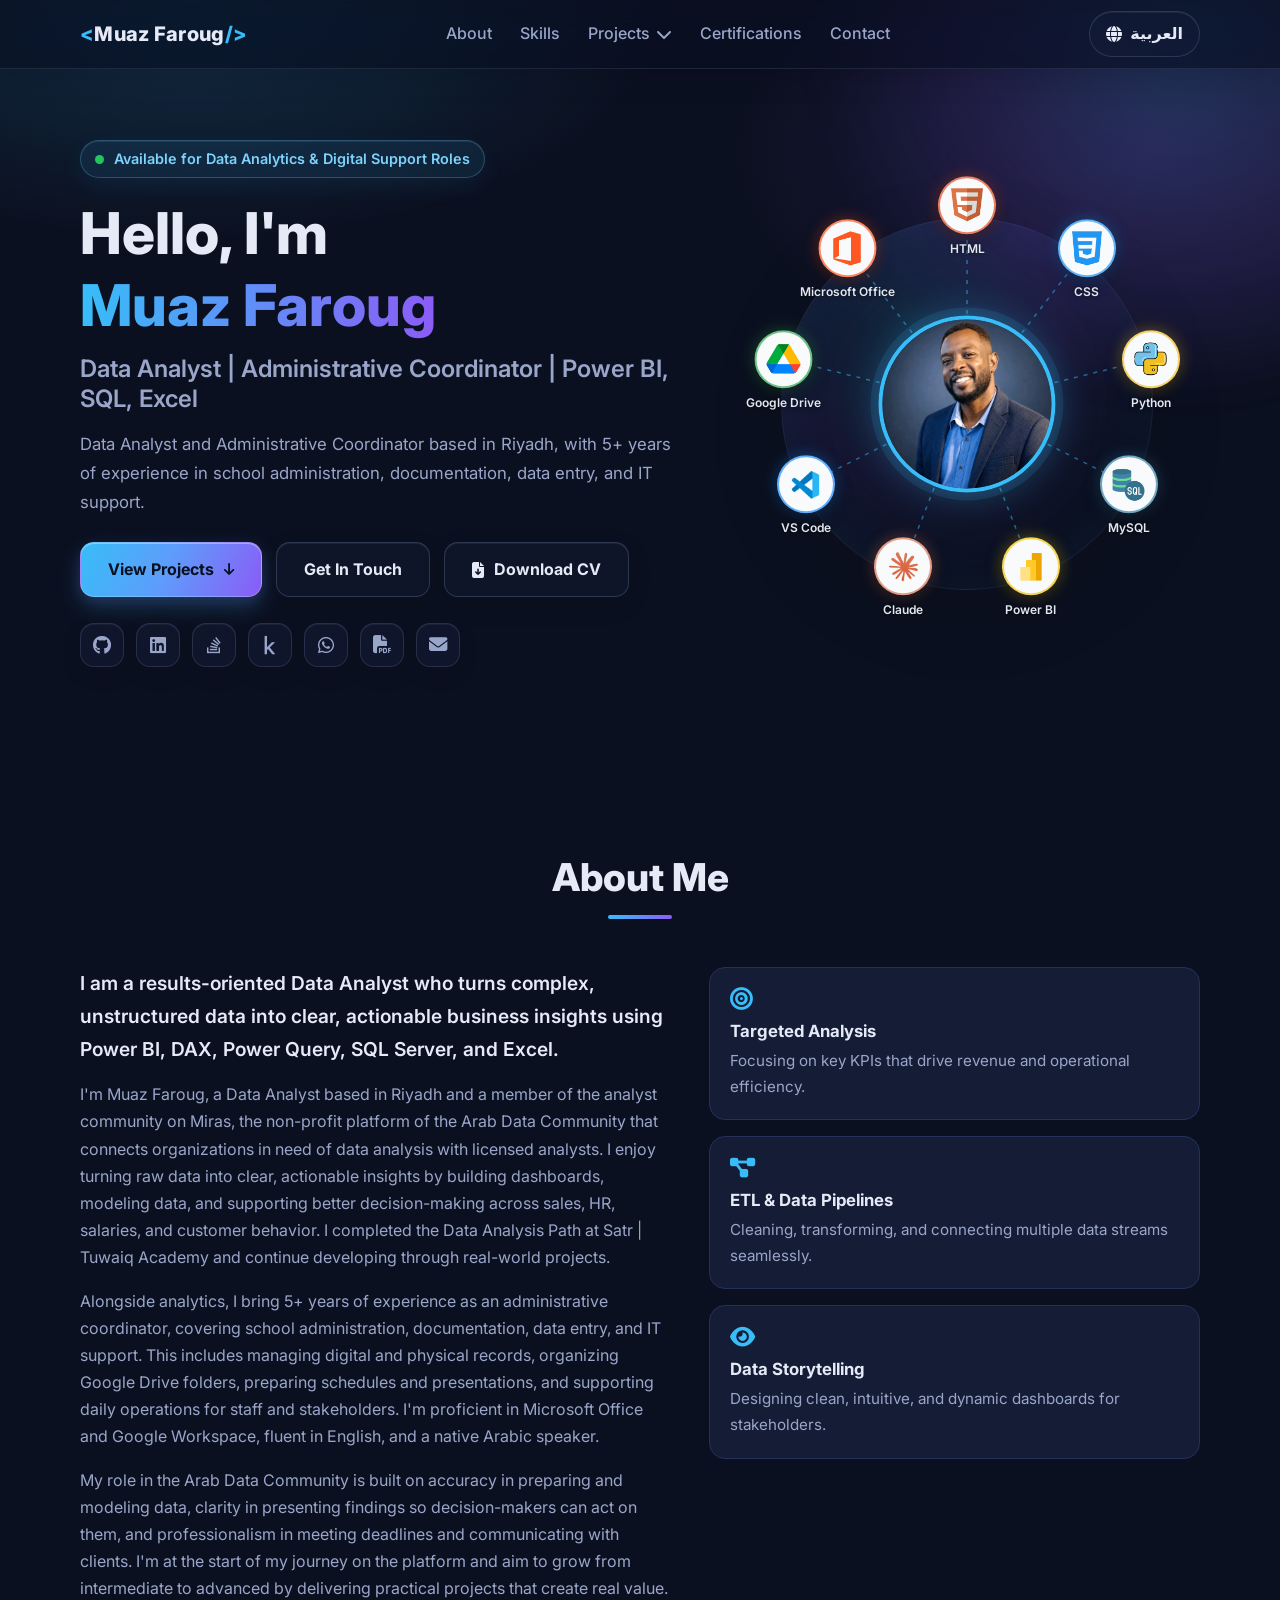
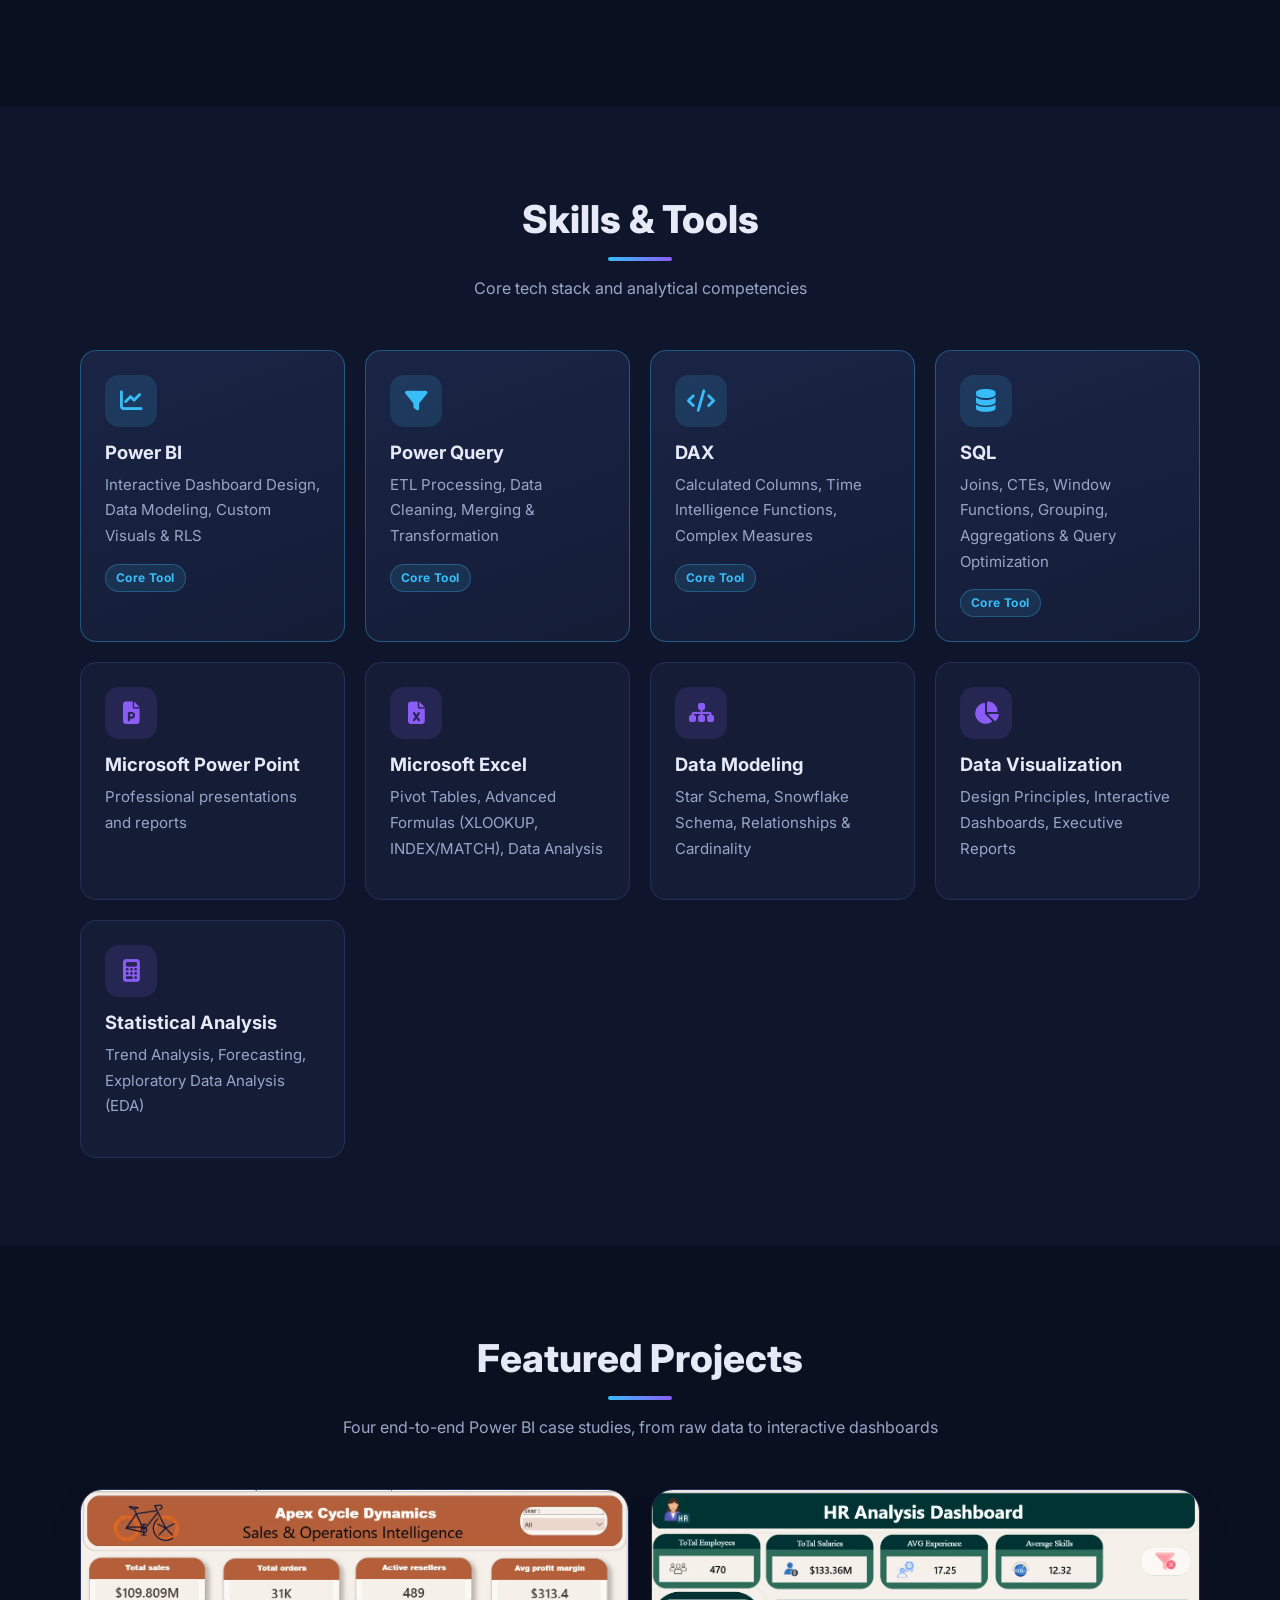
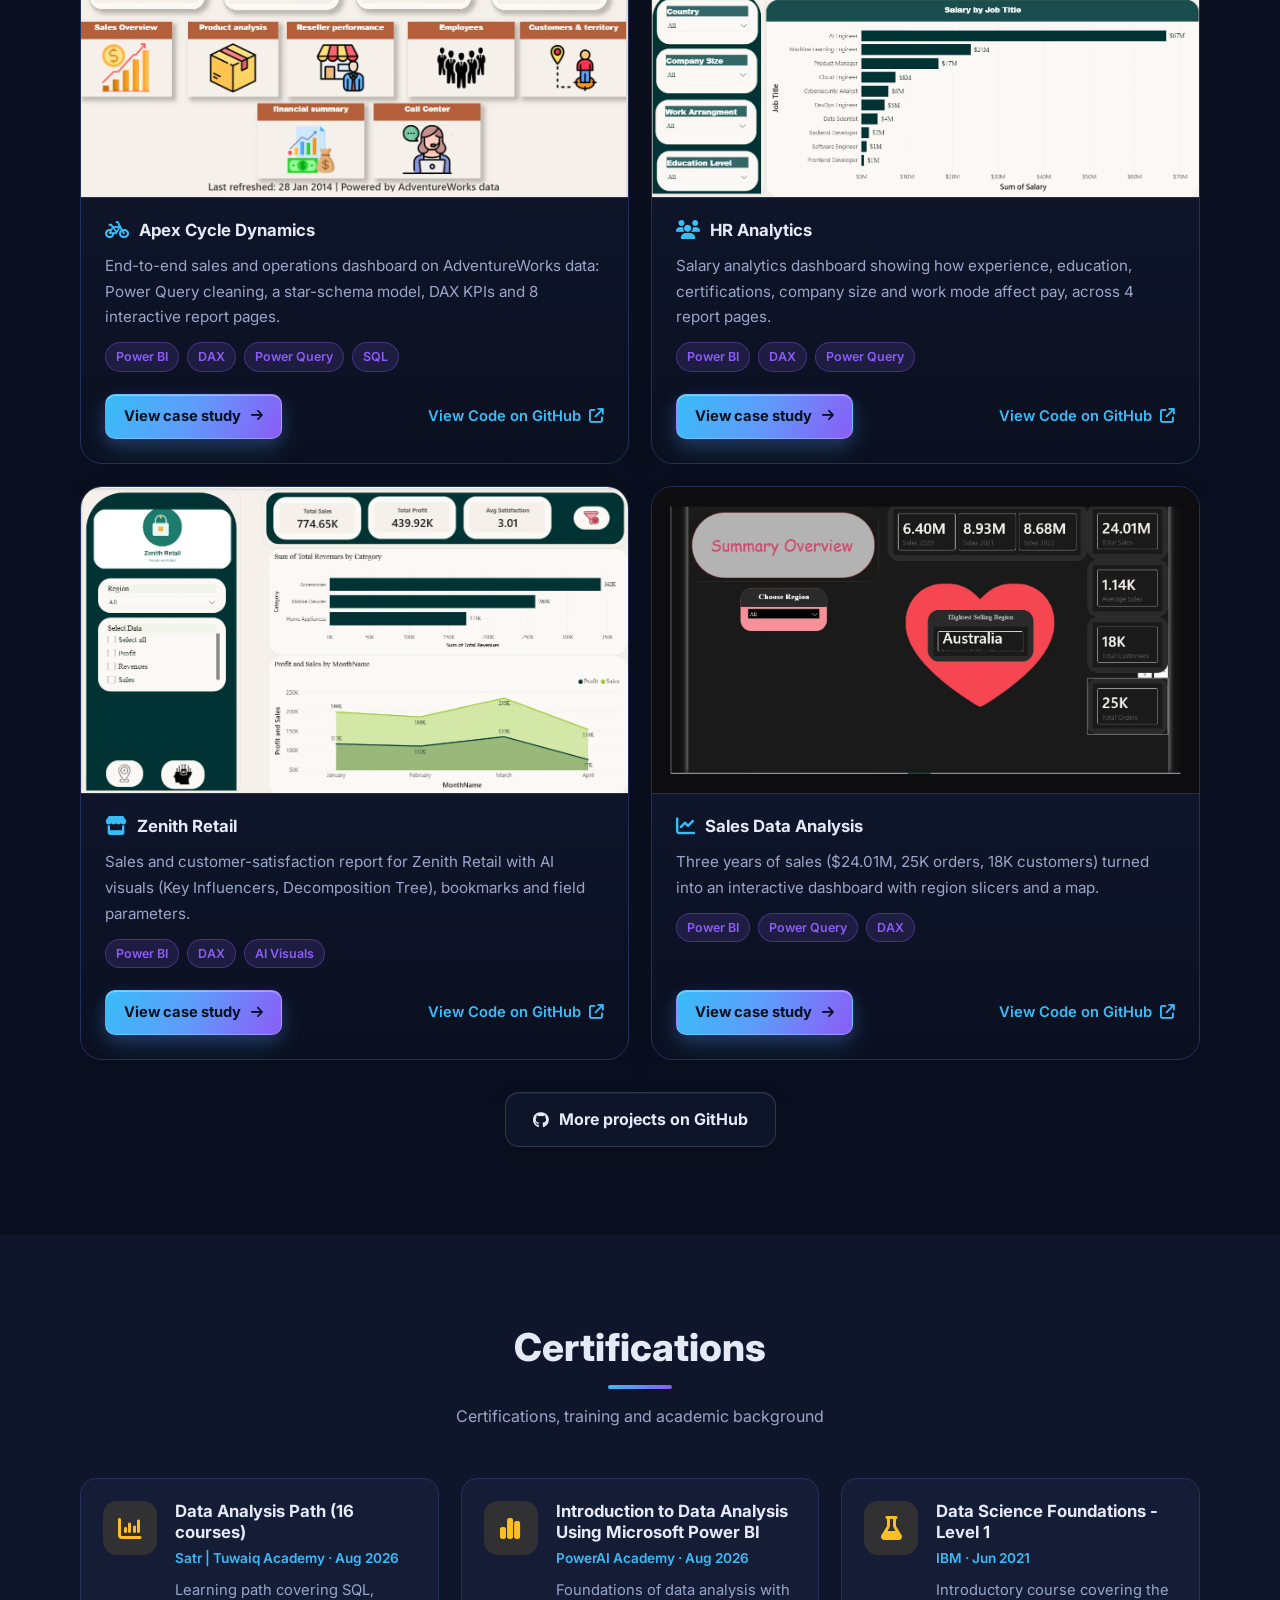
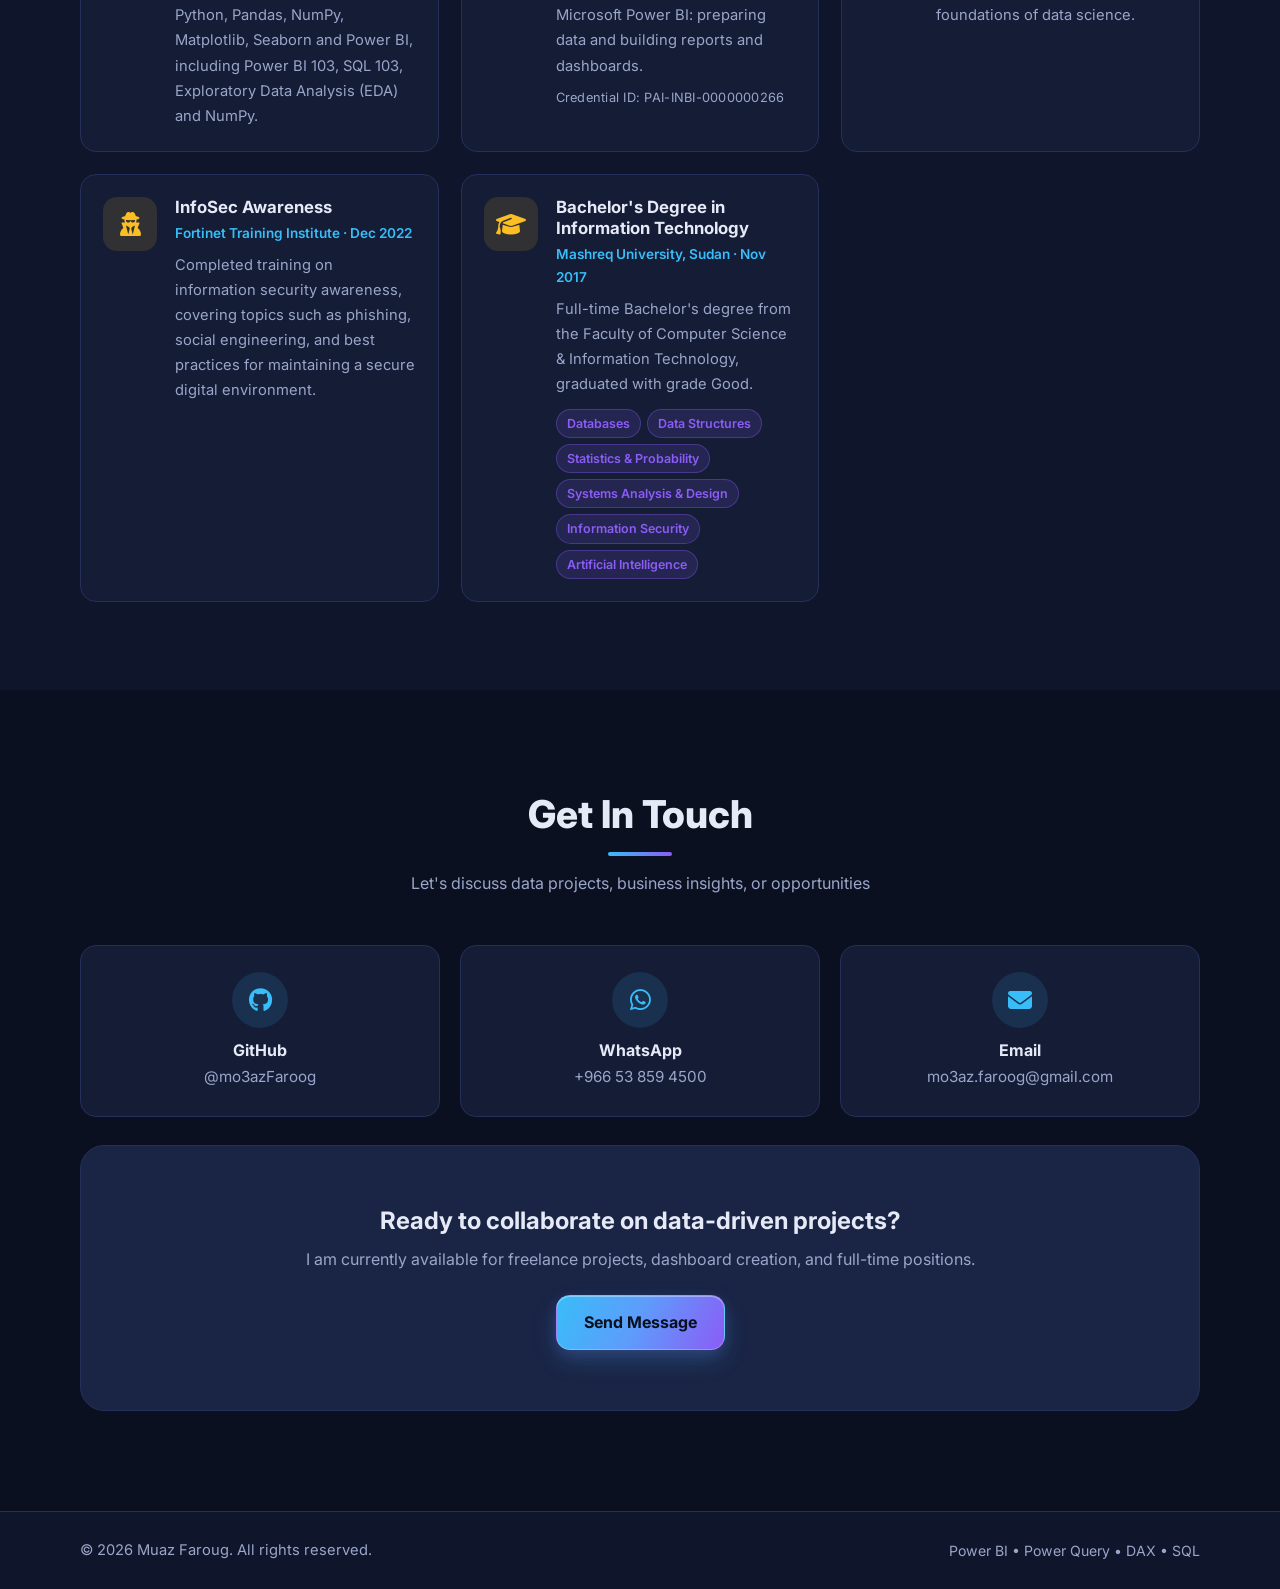
==== commit 450b93ef: "Update certifications from real credentials and add degree details Replace the three generic certifi" ====
--- a/index.html
+++ b/index.html
@@ -392,70 +392,64 @@
         <div class="section-header">
           <h2 class="section-title" data-i18n="certsTitle">Certifications</h2>
           <div class="title-underline"></div>
-          <p class="section-subtitle" data-i18n="certsSubtitle">Professional credentials and specialized learning</p>
+          <p class="section-subtitle" data-i18n="certsSubtitle">Certifications, training and academic background</p>
         </div>
 
         <div class="certs-grid">
           <div class="cert-card">
             <div class="cert-badge">
-            <svg width="50" height="60" viewBox="0 0 50 40" xmlns="http://www.w3.org/2000/svg" aria-label="Power BI">
-                    <rect x="6"  y="18" width="8" height="16" rx="2" fill="#F2C811"/>
-                    <rect x="16" y="10" width="8" height="24" rx="2" fill="#E8A800"/>
-                    <rect x="26" y="4"  width="8" height="30" rx="2" fill="#D18B00"/>
-                </svg>
-                </div>
+              <i class="fa-solid fa-chart-column"></i>
+            </div>
             <div class="cert-details">
-              <h3>Microsoft Power BI Data Analyst</h3>
-              <p class="cert-issuer">Professional Certification / Specialization</p>
-              <p class="cert-desc" data-i18n="cert1Desc">Data preparation, modeling, visualization, and dashboard distribution in Power BI environment.</p>
+              <h3>Data Analysis Path (16 courses)</h3>
+              <p class="cert-issuer">Satr | Tuwaiq Academy · Aug 2026</p>
+              <p class="cert-desc" data-i18n="cert1Desc">Learning path covering SQL, Python, Pandas, NumPy, Matplotlib, Seaborn and Power BI, including Power BI 103, SQL 103, Exploratory Data Analysis (EDA) and NumPy.</p>
             </div>
           </div>
 
           <div class="cert-card">
             <div class="cert-badge">
-              <i class="fa-solid fa-database"></i>
+              <i class="fa-solid fa-chart-simple"></i>
             </div>
             <div class="cert-details">
-              <h3>SQL for Data Analytics & Business Intelligence</h3>
-              <p class="cert-issuer">Database Querying & Analysis</p>
-              <p class="cert-desc" data-i18n="cert2Desc">Mastering complex SQL queries, aggregations, joins, window functions, and relational databases.</p>
+              <h3>Introduction to Data Analysis Using Microsoft Power BI</h3>
+              <p class="cert-issuer">PowerAI Academy · Aug 2026</p>
+              <p class="cert-desc" data-i18n="cert2Desc">Foundations of data analysis with Microsoft Power BI: preparing data and building reports and dashboards.</p>
+              <p class="cert-meta">Credential ID: PAI-INBI-0000000266</p>
             </div>
           </div>
 
           <div class="cert-card">
             <div class="cert-badge">
-              <i class="fa-solid fa-diagram-project"></i>
+              <i class="fa-solid fa-flask"></i>
             </div>
             <div class="cert-details">
-              <h3>Advanced DAX & Data Modeling</h3>
-              <p class="cert-issuer">Business Intelligence & Analytics</p>
-              <p class="cert-desc" data-i18n="cert3Desc">Building scalable data models, filter context optimization, time-intelligence calculation, and KPI metrics.</p>
-            </div>
-          </div>
+              <h3>Data Science Foundations - Level 1</h3>
+              <p class="cert-issuer">IBM · Jun 2021</p>
+              <p class="cert-desc" data-i18n="cert3Desc">Introductory course covering the foundations of data science.</p>
+            </div>
+          </div>
+
           <div class="cert-card">
             <div class="cert-badge">
               <i class="fa-solid fa-user-secret"></i>
             </div>
             <div class="cert-details">
               <h3>InfoSec Awareness</h3>
-                <p>
-                  <span  class="cert-issuer"> Fortinet Training Institute</span>
-                </p>
-                <p class="cert-desc" data-i18n="cert4Desc">Completed training on information security awareness, covering topics such as phishing, social engineering, and best practices for maintaining a secure digital environment.
-                </p>
-            </div>
-          </div>
+              <p class="cert-issuer">Fortinet Training Institute · Dec 2022</p>
+              <p class="cert-desc" data-i18n="cert4Desc">Completed training on information security awareness, covering topics such as phishing, social engineering, and best practices for maintaining a secure digital environment.</p>
+            </div>
+          </div>
+
           <div class="cert-card">
             <div class="cert-badge">
               <i class="fa-solid fa-graduation-cap"></i>
             </div>
             <div class="cert-details">
-              <h3>Bachelor degree Information Technology</h3>
-                <p>
-                  <span  class="cert-issuer">Mashreq University</span>
-                </p>
-                <p class="cert-desc" data-i18n="cert5Desc">Graduated with a Bachelor's degree in Information Technology, gaining foundational knowledge in programming, databases, and systems analysis.
-                </p>
+              <h3>Bachelor's Degree in Information Technology</h3>
+              <p class="cert-issuer">Mashreq University, Sudan · Nov 2017</p>
+              <p class="cert-desc" data-i18n="cert5Desc">Full-time Bachelor's degree from the Faculty of Computer Science & Information Technology, graduated with grade Good.</p>
+              <div class="cert-tags"><span class="tech-tag">Databases</span><span class="tech-tag">Data Structures</span><span class="tech-tag">Statistics & Probability</span><span class="tech-tag">Systems Analysis & Design</span><span class="tech-tag">Information Security</span><span class="tech-tag">Artificial Intelligence</span></div>
             </div>
           </div>
 
@@ -579,12 +573,12 @@
         proj3Desc: "Sales and customer-satisfaction report for Zenith Retail with AI visuals (Key Influencers, Decomposition Tree), bookmarks and field parameters.",
         proj4Desc: "Three years of sales ($24.01M, 25K orders, 18K customers) turned into an interactive dashboard with region slicers and a map.",
         certsTitle: "Certifications",
-        certsSubtitle: "Professional credentials and specialized learning",
-        cert1Desc: "Data preparation, modeling, visualization, and dashboard distribution in Power BI environment.",
-        cert2Desc: "Mastering complex SQL queries, aggregations, joins, window functions, and relational databases.",
-        cert3Desc: "Building scalable data models, filter context optimization, time-intelligence calculation, and KPI metrics.",
+        certsSubtitle: "Certifications, training and academic background",
+        cert1Desc: "Learning path covering SQL, Python, Pandas, NumPy, Matplotlib, Seaborn and Power BI, including Power BI 103, SQL 103, Exploratory Data Analysis (EDA) and NumPy.",
+        cert2Desc: "Foundations of data analysis with Microsoft Power BI: preparing data and building reports and dashboards.",
+        cert3Desc: "Introductory course covering the foundations of data science.",
         cert4Desc: "Completed training on information security awareness, covering topics such as phishing, social engineering, and best practices for maintaining a secure digital environment.",
-        cert5Desc: "Graduated with a Bachelor's degree in Information Technology, gaining foundational knowledge in programming, databases, and systems analysis.",
+        cert5Desc: "Full-time Bachelor's degree from the Faculty of Computer Science & Information Technology, graduated with grade Good.",
         contactTitle: "Get In Touch",
         contactSubtitle: "Let's discuss data projects, business insights, or opportunities",
         contactCtaTitle: "Ready to collaborate on data-driven projects?",
@@ -644,12 +638,12 @@
         proj3Desc: "تقرير مبيعات ورضا العملاء لشركة Zenith Retail يتضمن مرئيات الذكاء الاصطناعي (Key Influencers وDecomposition Tree) والإشارات المرجعية ومعاملات الحقول.",
         proj4Desc: "تحويل ثلاث سنوات من بيانات المبيعات (24.01 مليون دولار، و25 ألف طلب، و18 ألف عميل) إلى لوحة تفاعلية بفلاتر للمناطق وخريطة.",
         certsTitle: "الشهادات",
-        certsSubtitle: "الشهادات المهنية والدورات المتخصصة",
-        cert1Desc: "إعداد البيانات، النمذجة، التصميم البصري، ونشر التقارير في بيئة Power BI.",
-        cert2Desc: "إتقان استعلامات SQL المتقدمة، التجميعات، الربط بين الجداول، والتعامل مع قواعد البيانات.",
-        cert3Desc: "بناء نماذج بيانات قابلة للتوسع، تحسين أداء التصفية، حسابات الوقت، ومؤشرات الأداء.",
+        certsSubtitle: "الشهادات والدورات التدريبية والخلفية الأكاديمية",
+        cert1Desc: "مسار تعليمي يغطي SQL وPython وPandas وNumPy وMatplotlib وSeaborn وPower BI، ويشمل Power BI 103 وSQL 103 والتحليل الاستكشافي للبيانات (EDA) ومكتبة NumPy.",
+        cert2Desc: "أساسيات تحليل البيانات باستخدام Microsoft Power BI: تحضير البيانات وبناء التقارير ولوحات المعلومات.",
+        cert3Desc: "دورة تمهيدية تغطي أساسيات علم البيانات.",
         cert4Desc: "أكملت تدريبًا في الوعي بأمن المعلومات يشمل التصيّد الاحتيالي والهندسة الاجتماعية وأفضل ممارسات الحفاظ على بيئة رقمية آمنة.",
-        cert5Desc: "حاصل على درجة البكالوريوس في تقنية المعلومات، واكتسبت أساسيات البرمجة وقواعد البيانات وتحليل النظم.",
+        cert5Desc: "بكالوريوس بدوام كامل من كلية علوم الحاسوب وتقنية المعلومات، وتخرجت بتقدير جيد.",
         contactTitle: "تواصل معي",
         contactSubtitle: "دعنا نناقش مشاريع البيانات، تحليل الأعمال، أو الفرص المتاحة",
         contactCtaTitle: "جاهز للتعاون في مشاريع تحليل البيانات؟",
--- a/style.css
+++ b/style.css
@@ -666,3 +666,7 @@
   .project-thumb img { transition: none; }
   .project-card.has-thumb:hover .project-thumb img { transform: none; }
 }
+
+/* ===== Certification extras ===== */
+.cert-meta { color: var(--muted); font-size: .8rem; margin: 8px 0 0; letter-spacing: .02em; word-break: break-all; }
+.cert-tags { display: flex; flex-wrap: wrap; gap: 6px; margin-top: 12px; }
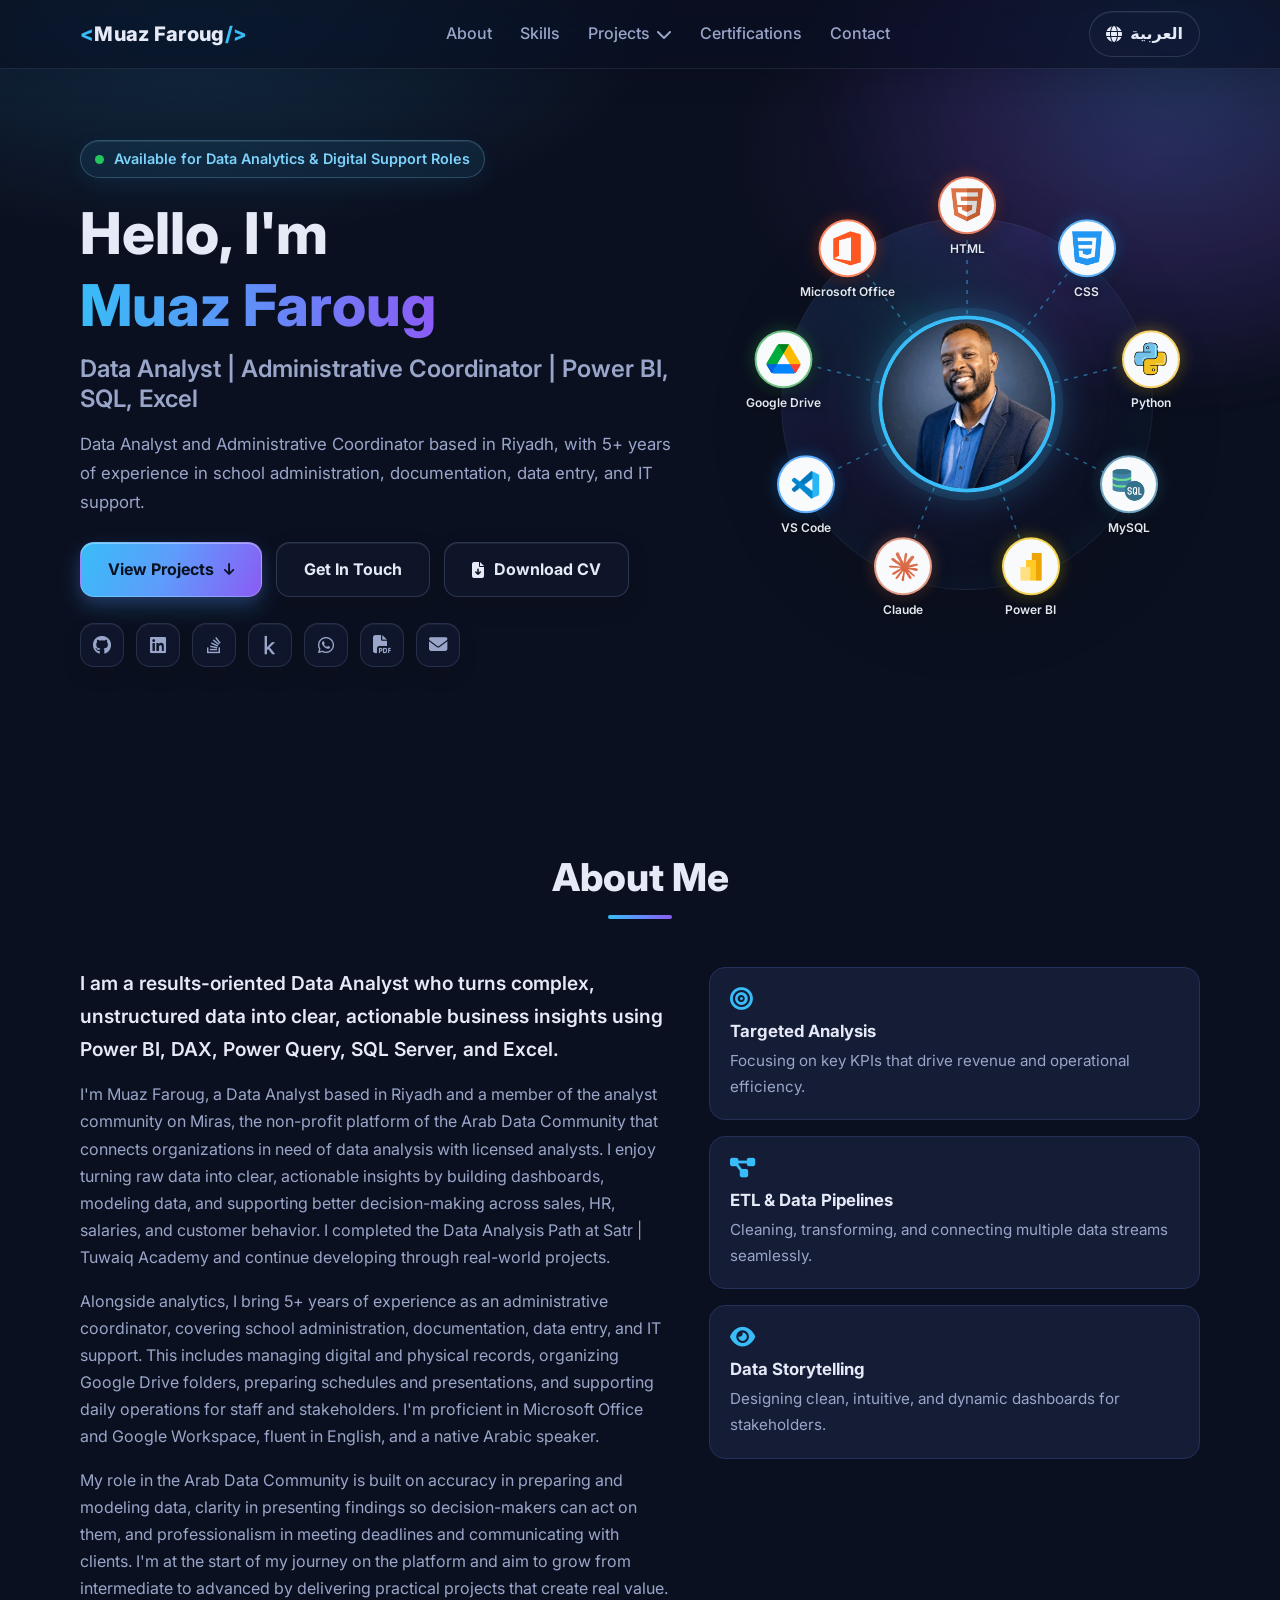
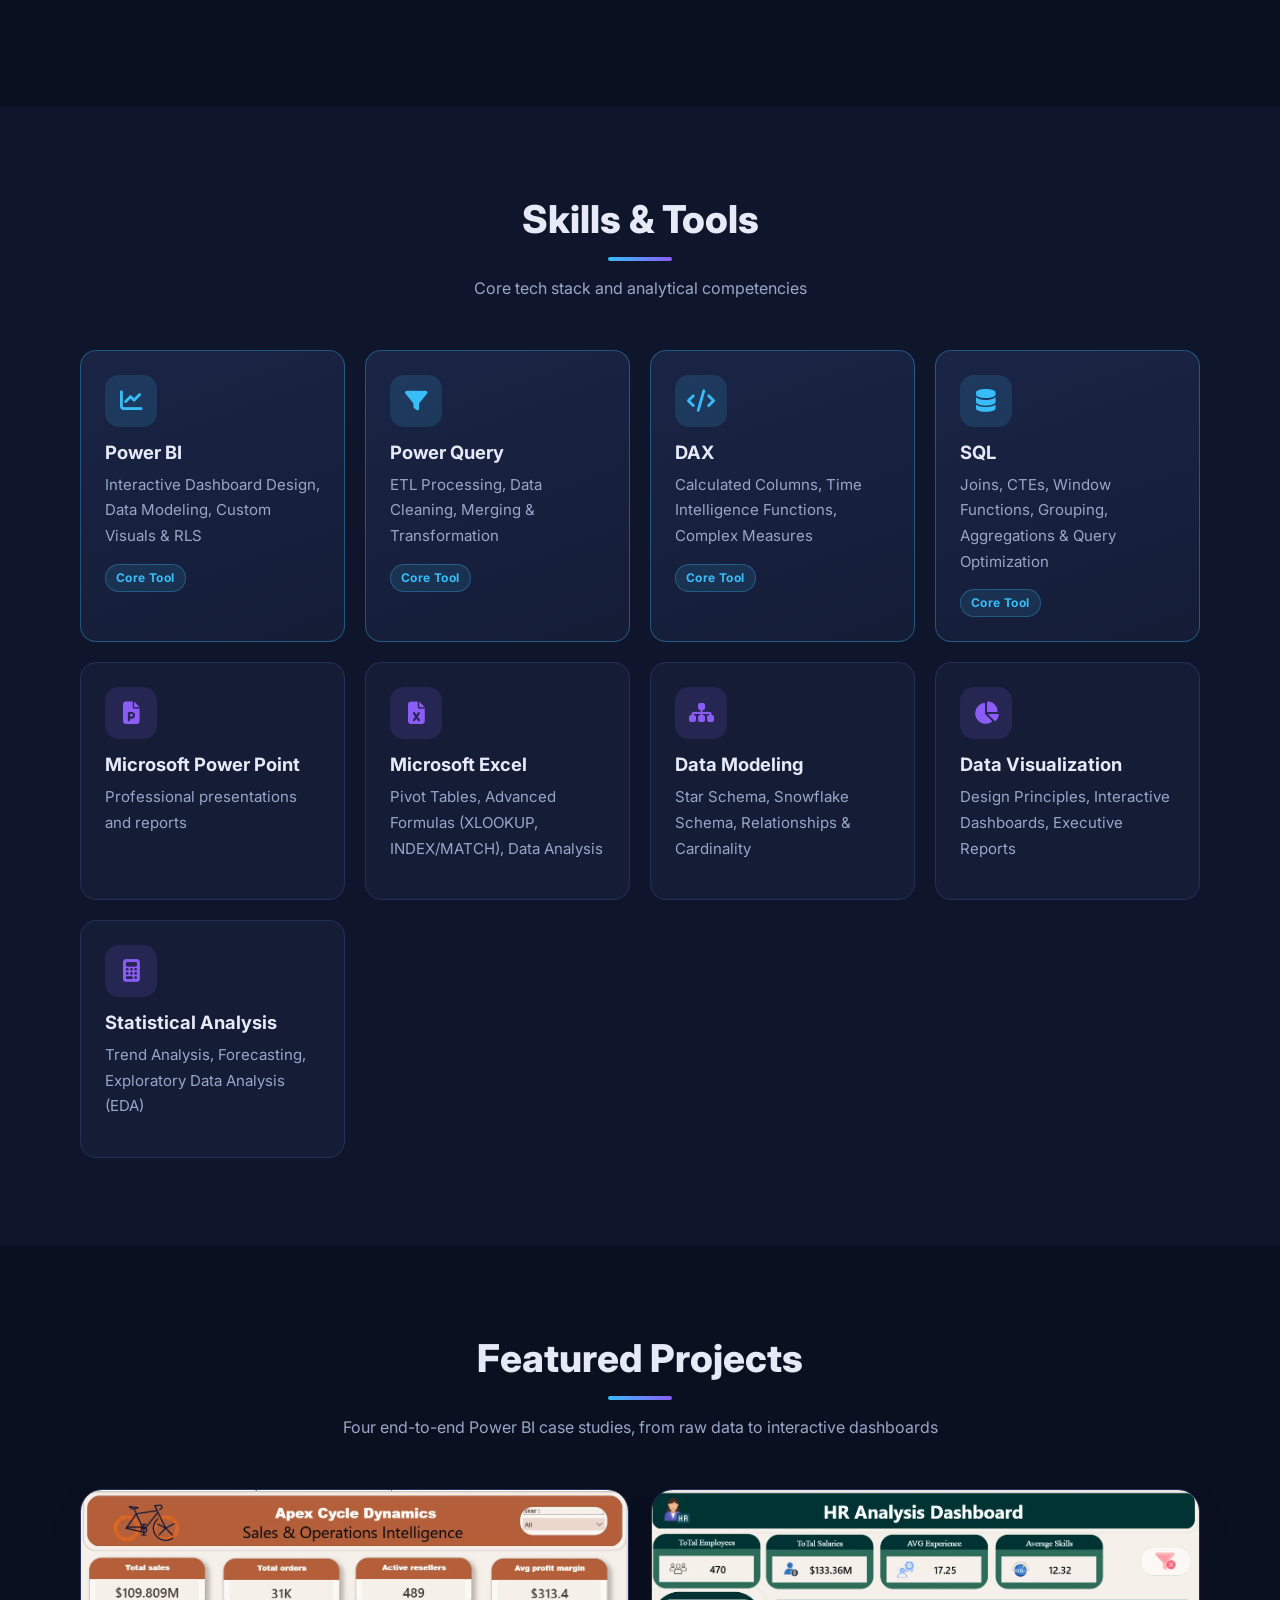
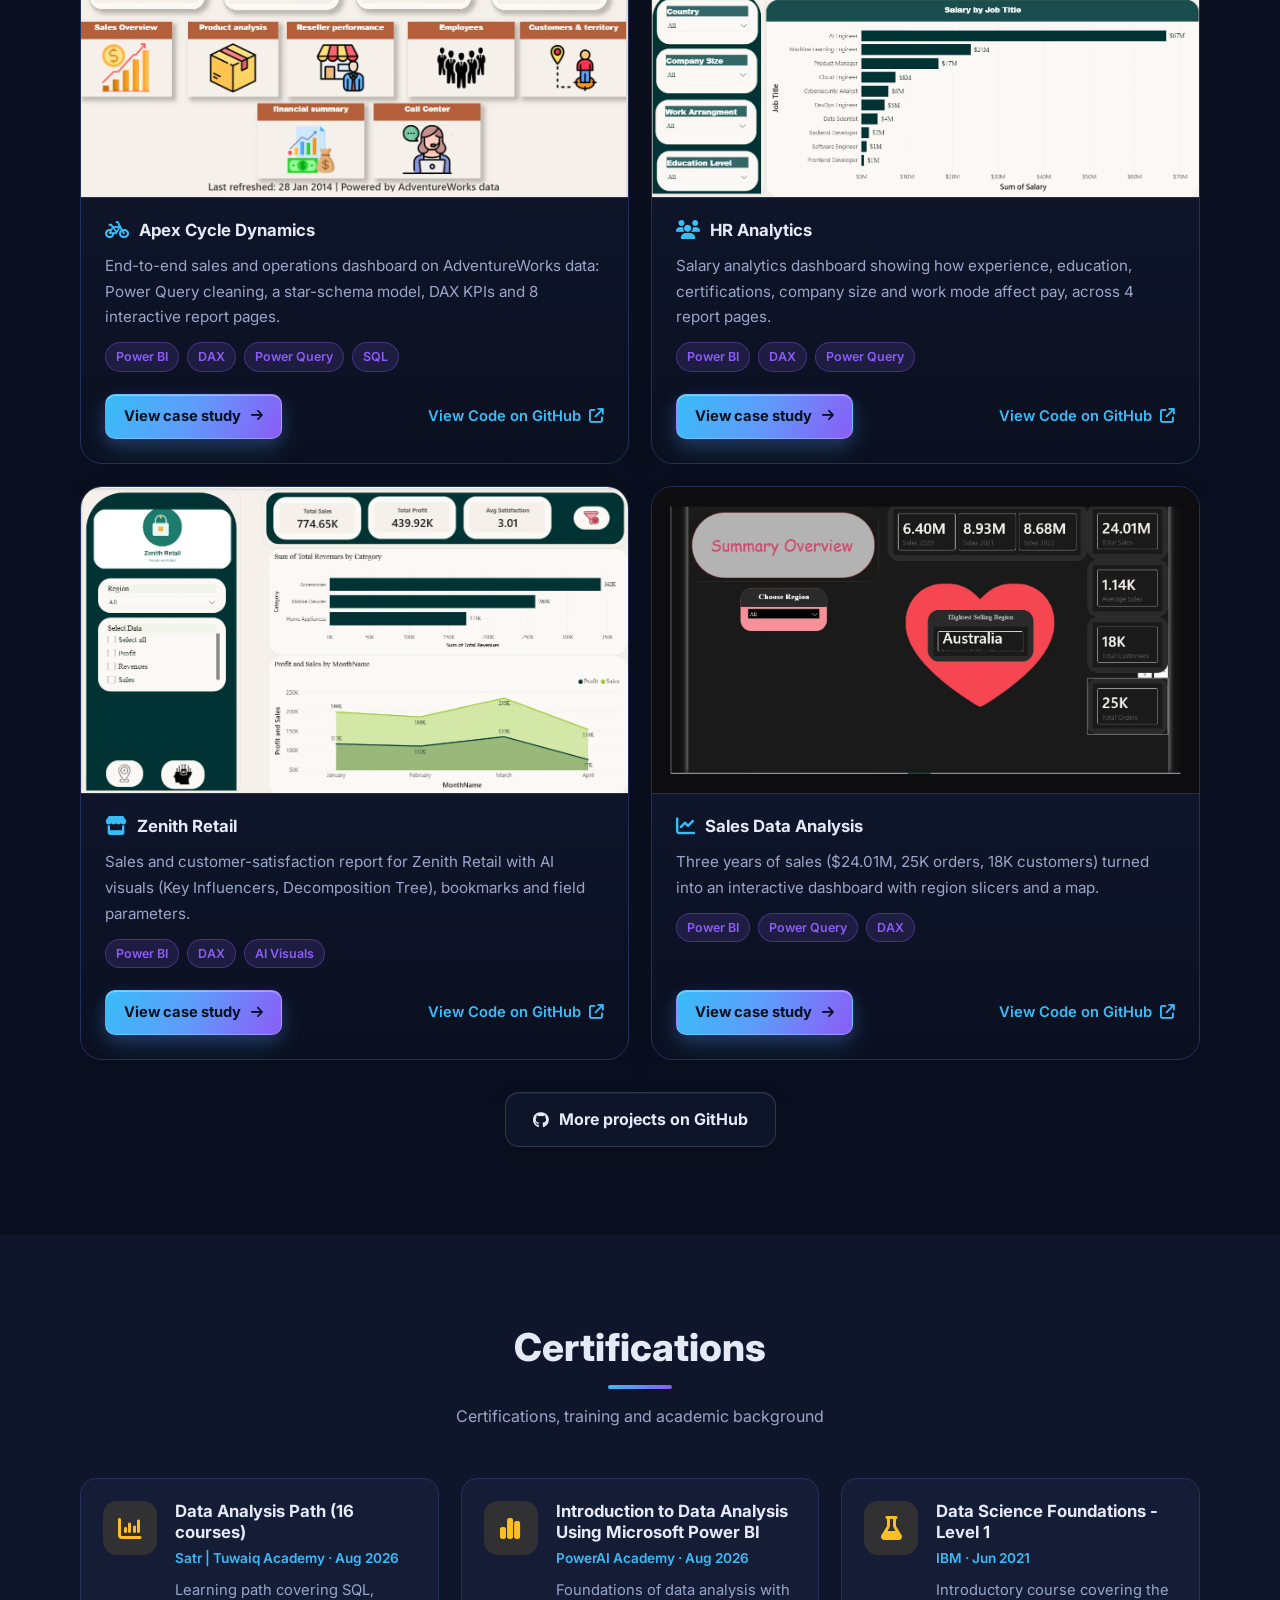
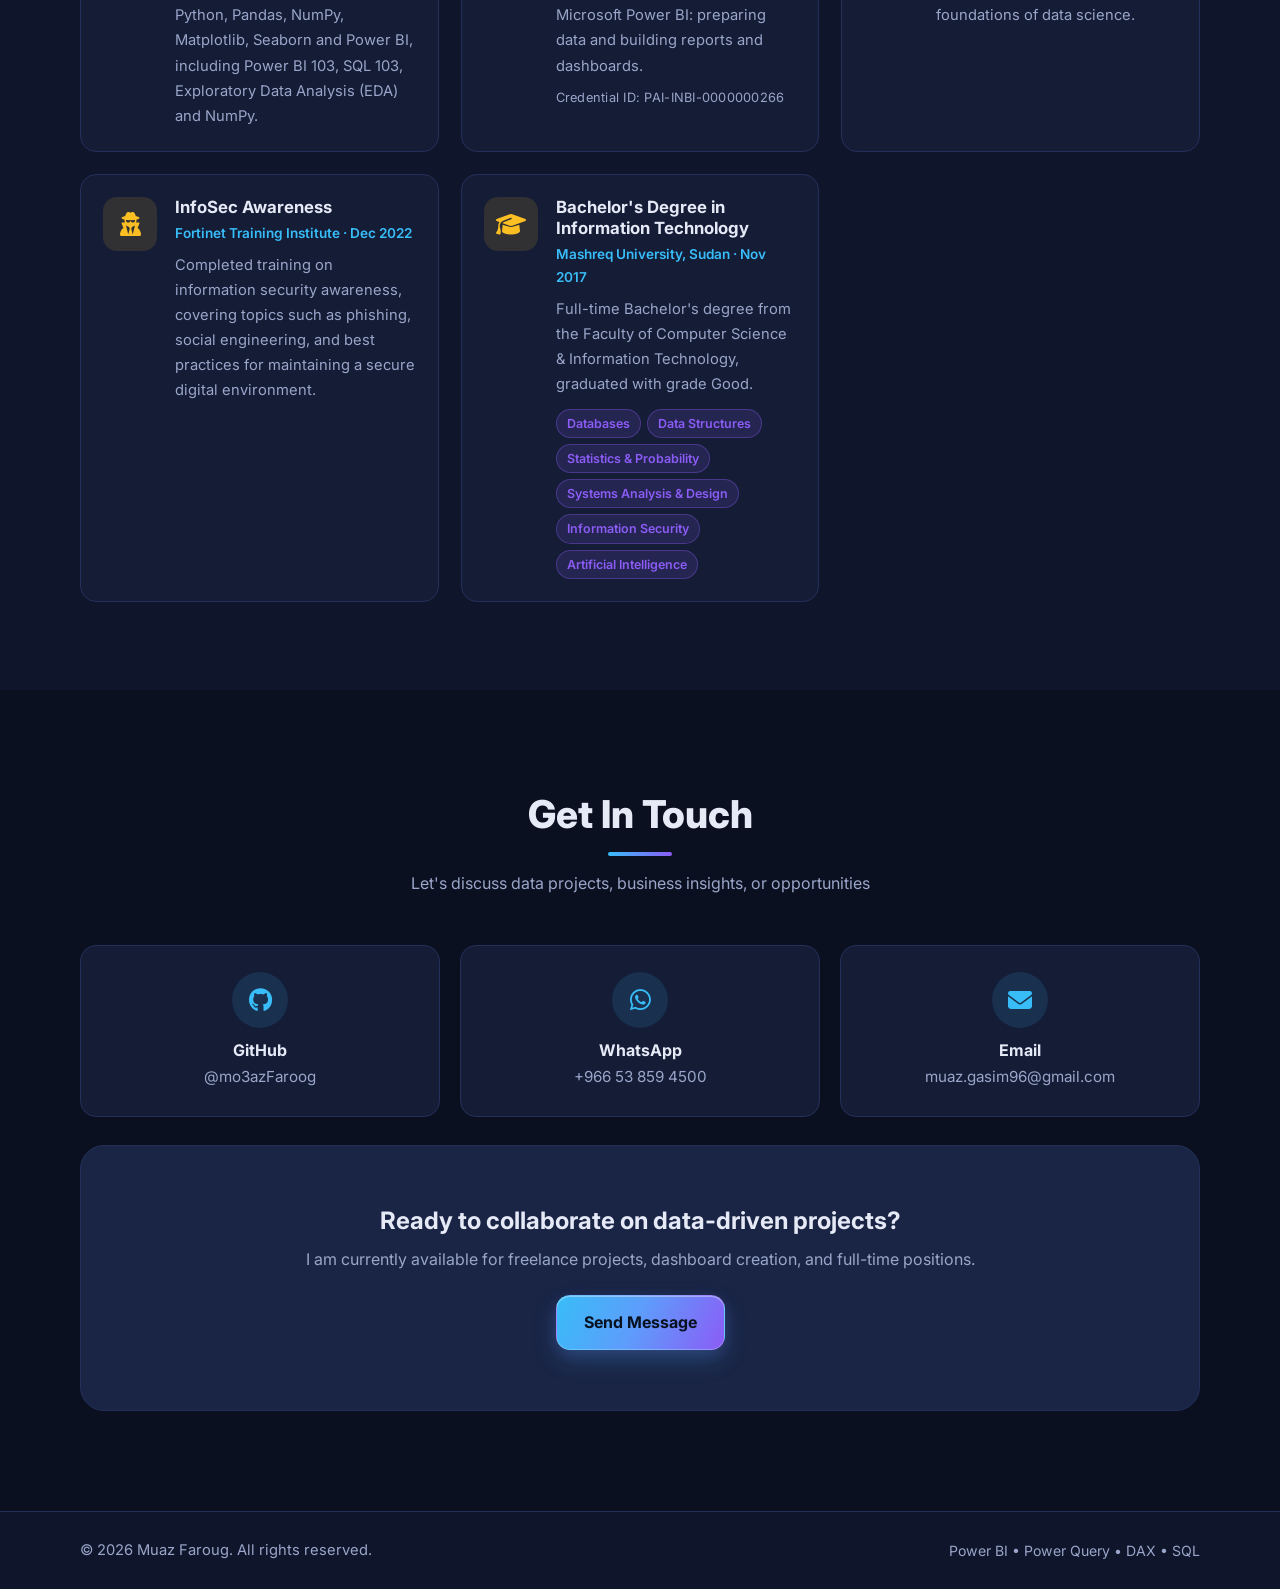
==== commit 5343bbc8: "Update contact information and CV links" ====
--- a/index.html
+++ b/index.html
@@ -96,7 +96,7 @@
             <i class="fa-solid fa-arrow-down icon-arrow"></i>
           </a>
           <a href="#contact" class="btn btn-secondary" data-i18n="btnContact">Get In Touch</a>
-          <a href="https://drive.google.com/uc?export=download&id=15tA4VNTWVhr636ToiFQzQF4l8ZOcZCG9" target="_blank" rel="noopener" class="btn btn-secondary">
+          <a href="https://drive.google.com/uc?export=download&id=1nuR0GspNOL9CP7lTqRmQtrxrp_HxCd8b" target="_blank" rel="noopener" class="btn btn-secondary">
             <i class="fa-solid fa-file-arrow-down"></i>
             <span data-i18n="btnCv">Download CV</span>
           </a>
@@ -118,10 +118,10 @@
           <a href="https://wa.me/966538594500" target="_blank"  rel="noopener" aria-label="WhatsApp">
             <i class="fa-brands fa-whatsapp"></i>
           </a>
-          <a href="https://drive.google.com/file/d/15tA4VNTWVhr636ToiFQzQF4l8ZOcZCG9/view?usp=sharing" target="_blank" rel="noopener" aria-label="CV">
+          <a href="https://drive.google.com/file/d/1nuR0GspNOL9CP7lTqRmQtrxrp_HxCd8b/view?usp=sharing" rel="noopener" aria-label="CV">
             <i class="fa-solid fa-file-pdf"></i>
           </a>
-          <a href="mailto:mo3az.faroog@gmail.com" aria-label="Email">
+          <a href="mailto:muaz.gasim96@gmail.com" aria-label="Email">
             <i class="fa-solid fa-envelope"></i>
           </a>
         </div>
@@ -489,7 +489,7 @@
                 <i class="fa-solid fa-envelope"></i>
               </div>
               <h4>Email</h4>
-              <p>mo3az.faroog@gmail.com</p>
+              <p>muaz.gasim96@gmail.com</p>
             </a>
           </div>
 
@@ -704,4 +704,4 @@
   </script>
   <script src="./orbit.js"></script>
 </body>
-</html>+</html>
--- a/style.css
+++ b/style.css
@@ -460,7 +460,7 @@
   .mobile-menu-btn { display: inline-grid; place-items: center; }
   .nav-links {
     position: absolute; top: 64px; inset-inline: 0; flex-direction: column; gap: 0;
-    background: rgba(11, 16, 32, 0.96); border-bottom: 1px solid var(--border);
+    background: var(--bg); border-bottom: 1px solid var(--border);
     max-height: 0; overflow: hidden; transition: max-height .3s ease, padding .2s ease;
     box-shadow: 0 18px 24px rgba(3, 7, 18, 0.28);
     padding: 0 14px;
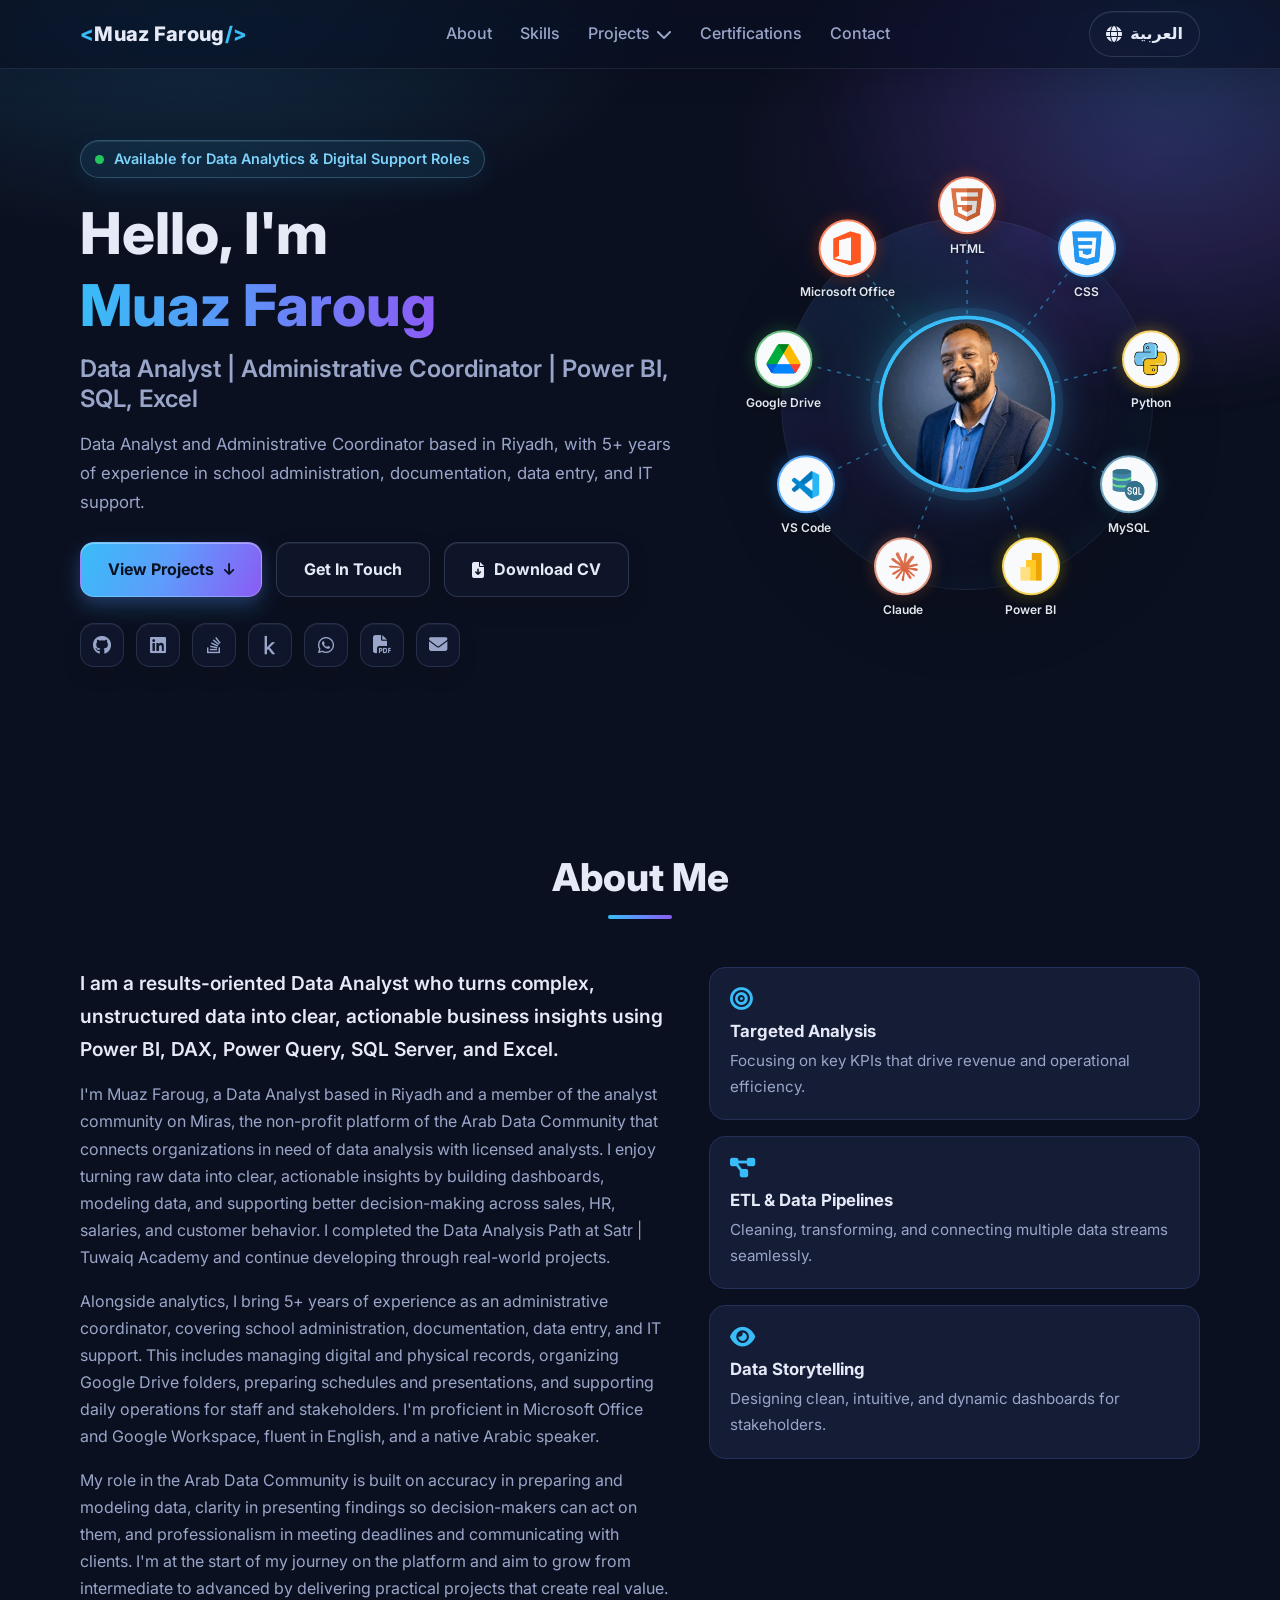
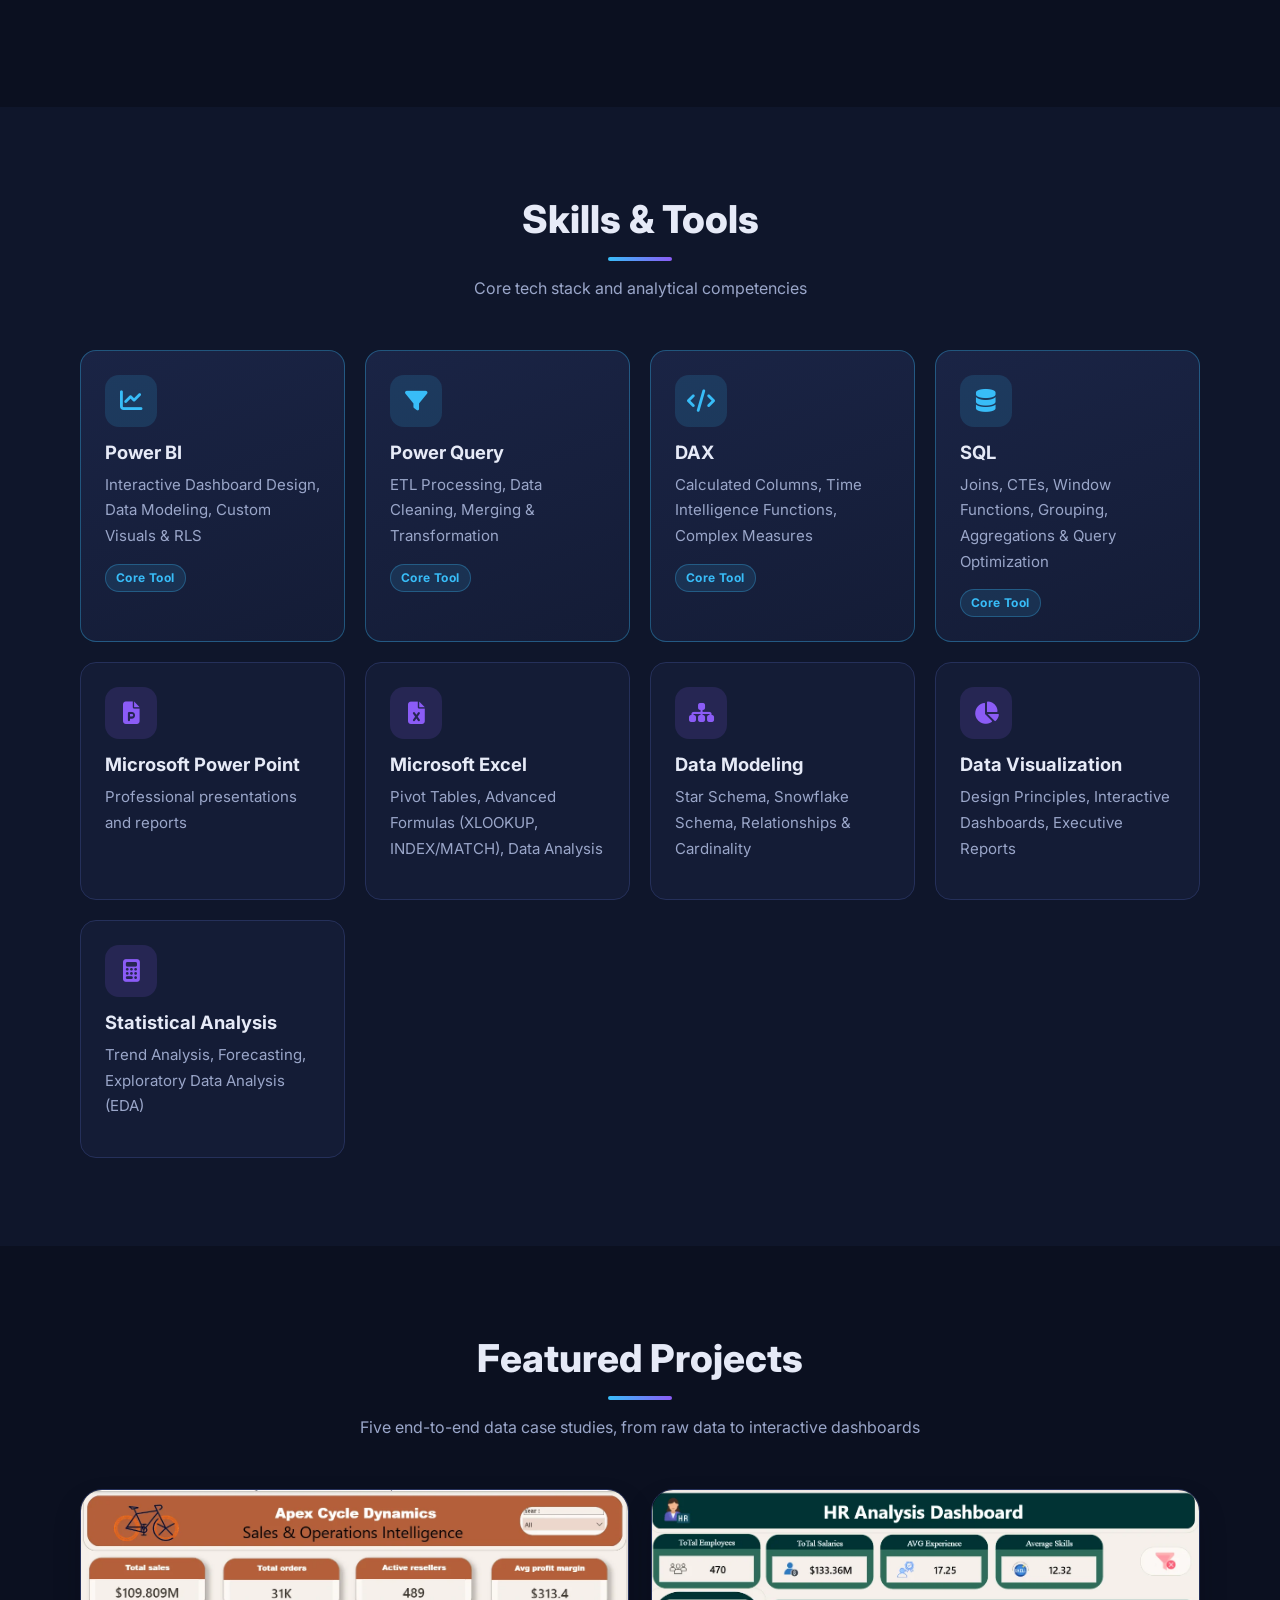
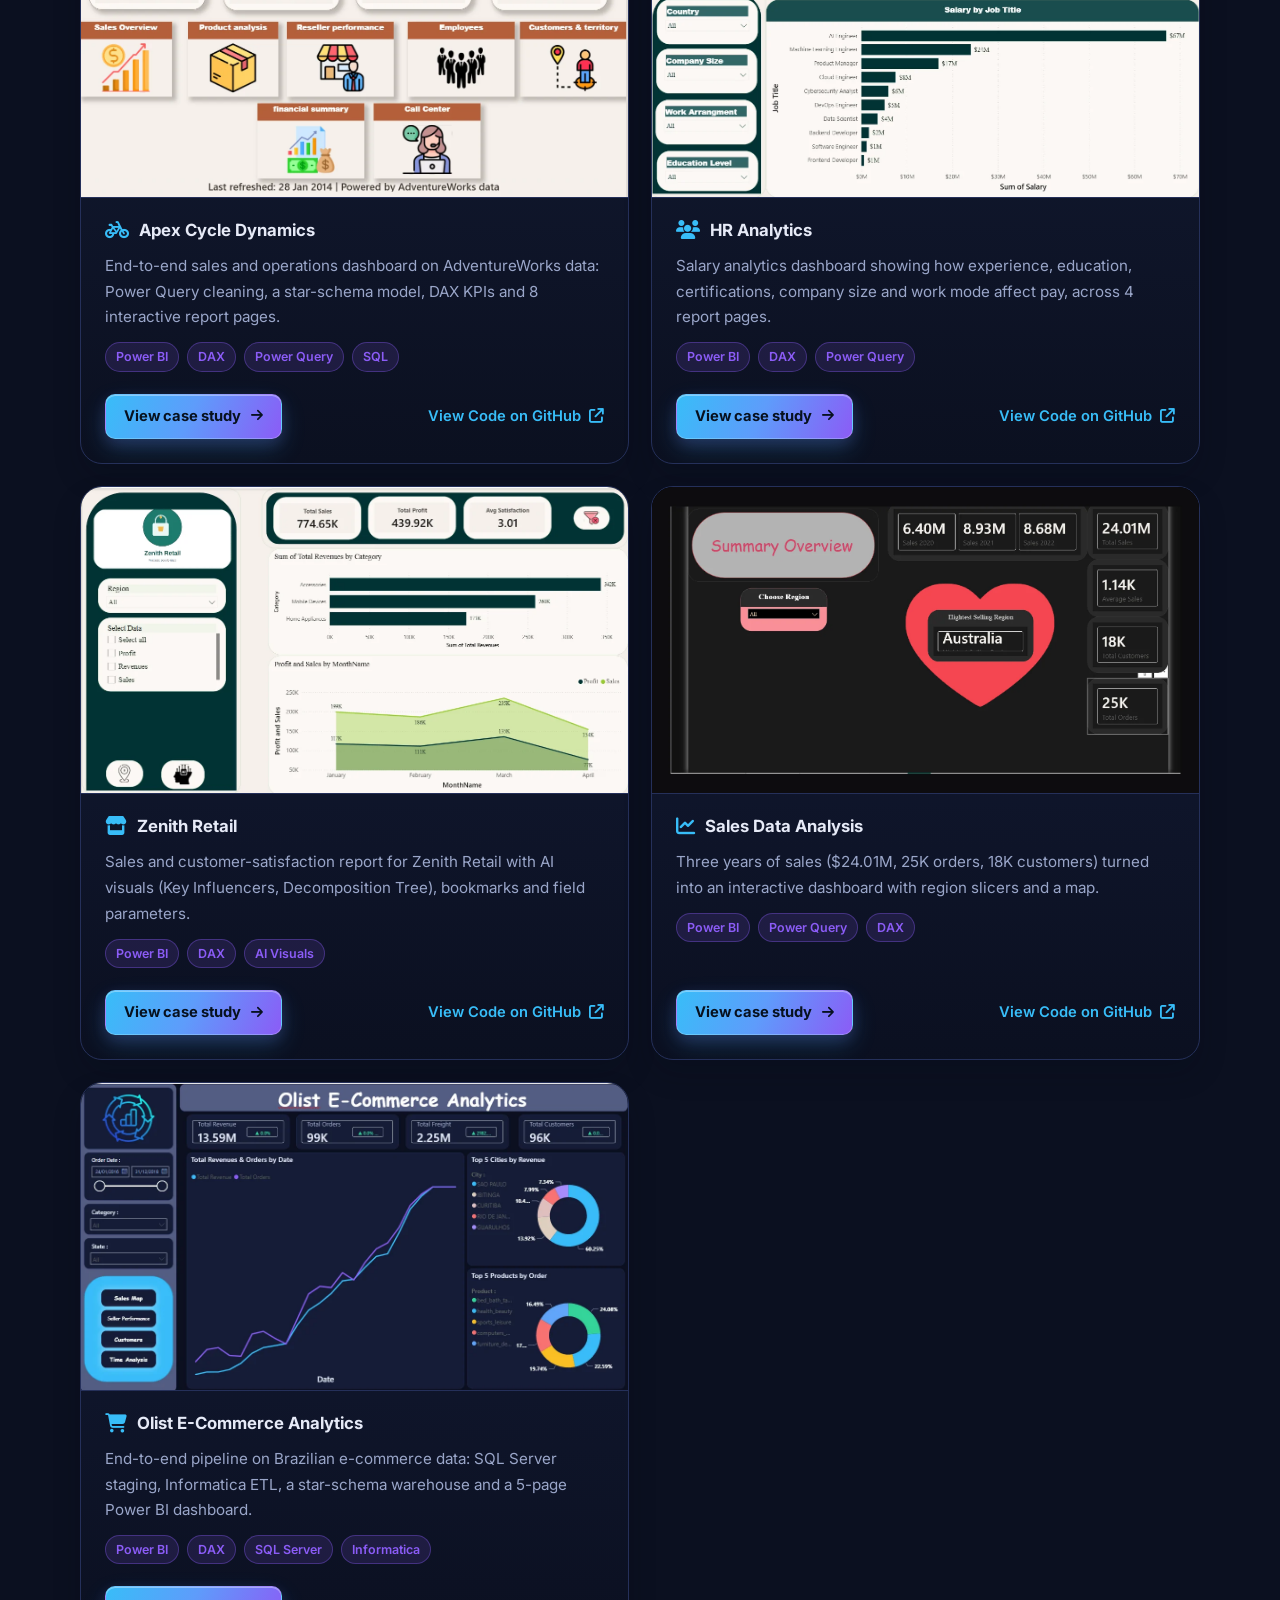
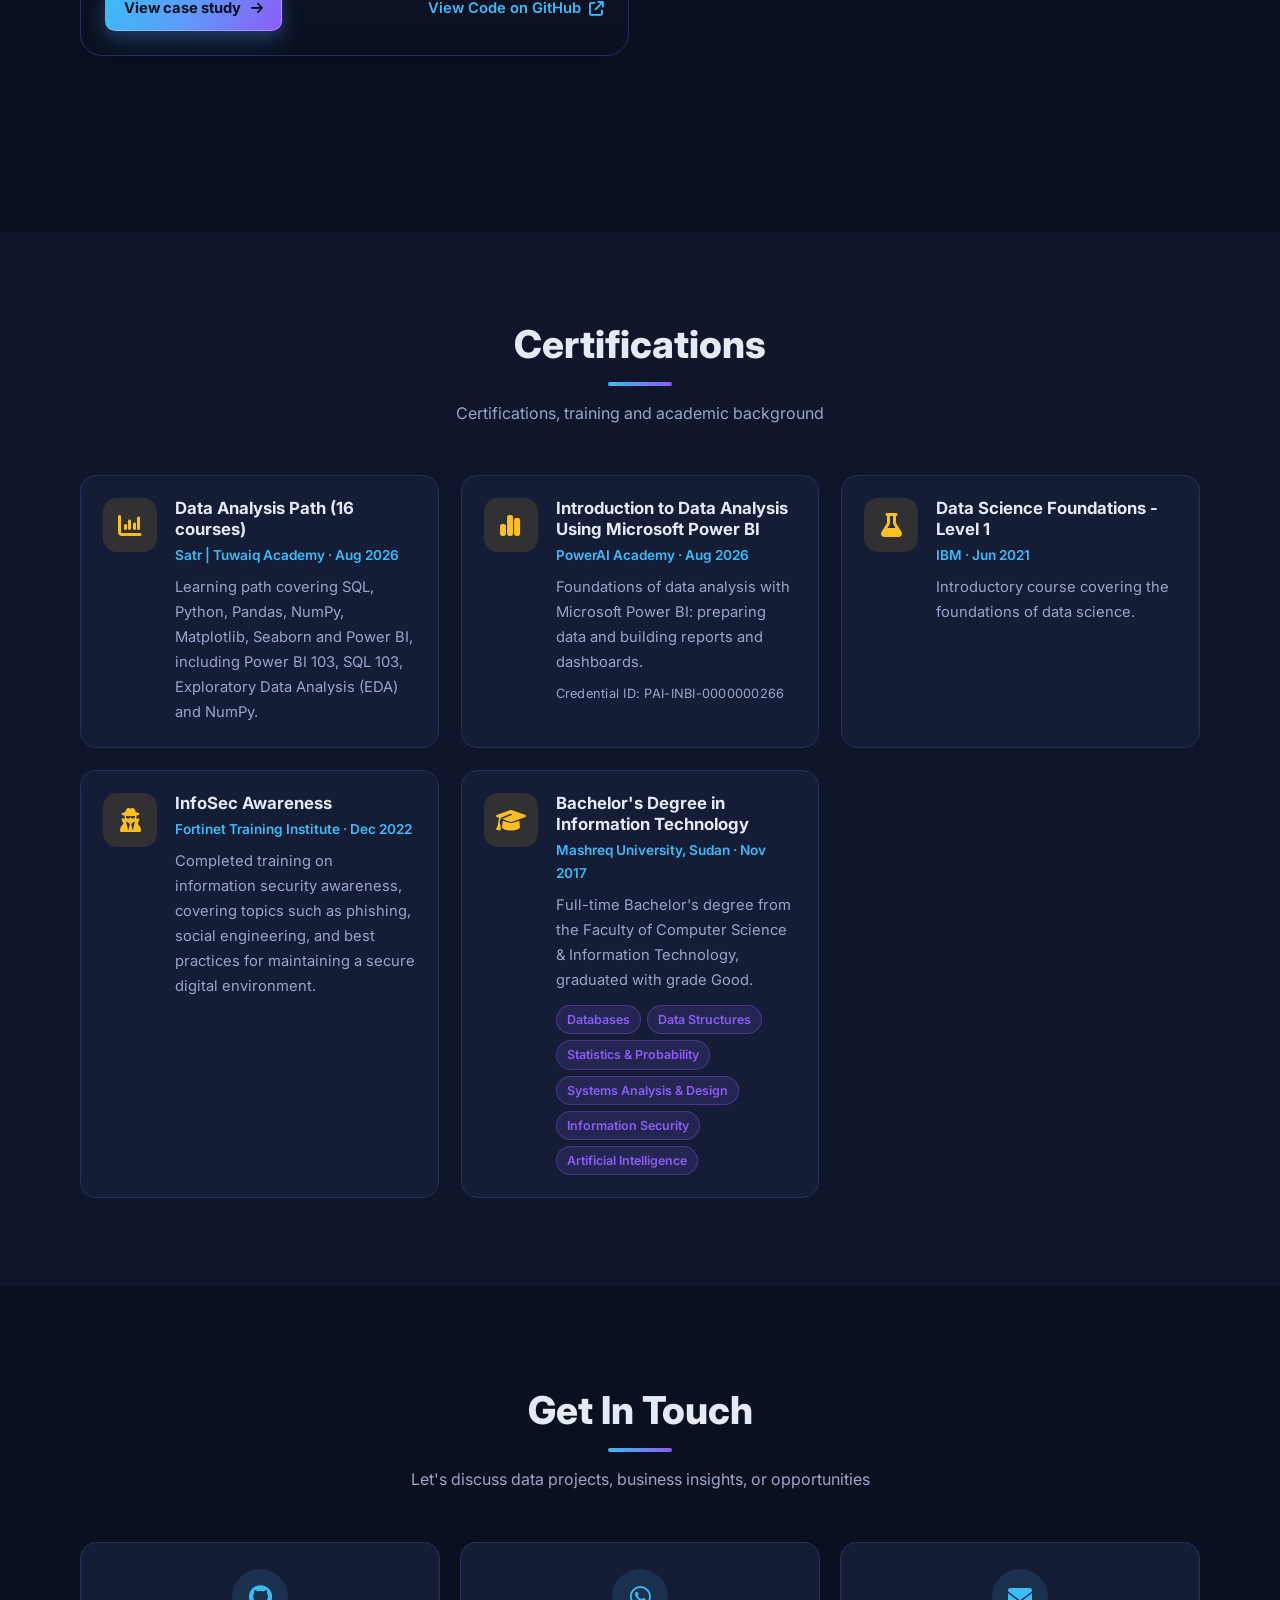
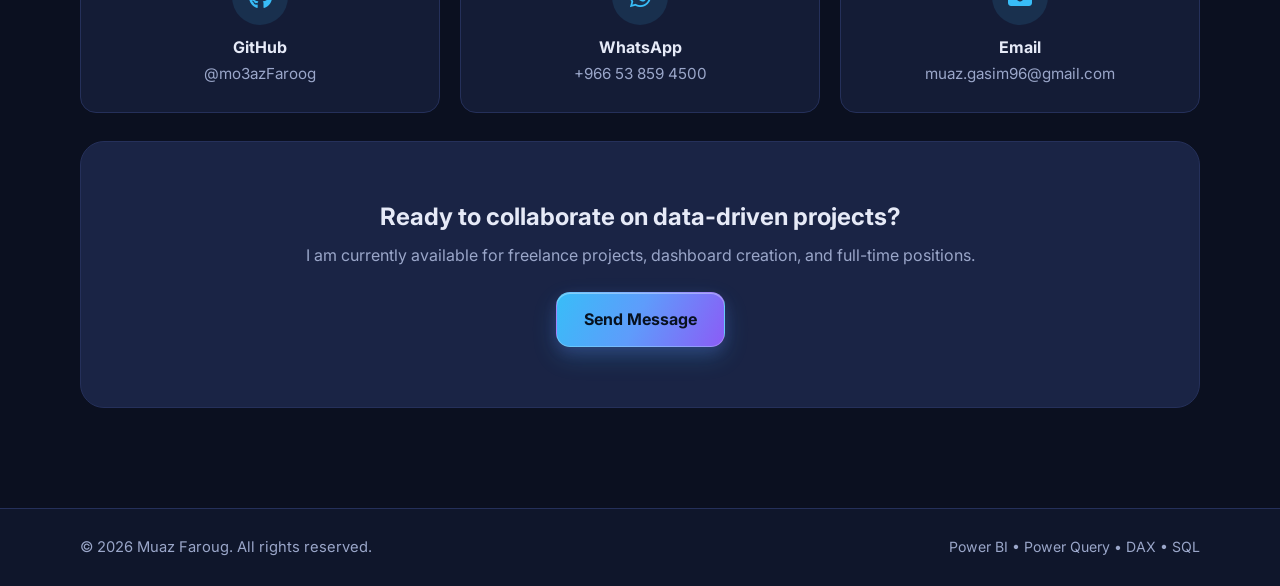
==== commit 0ff4d8ed: "Add Olist to site navigation, home page and sitemap; convert slides to WebP; add favicon - Add Olist" ====
--- a/index.html
+++ b/index.html
@@ -49,6 +49,7 @@
             <li><a href="project-hr.html">HR Analytics</a></li>
             <li><a href="project-zenith.html">Zenith Retail</a></li>
             <li><a href="project-sales.html">Sales Data Analysis</a></li>
+            <li><a href="project-olist.html">Olist E-Commerce Analytics</a></li>
             <!-- Other subpages can be added here as you create them -->
           </ul>
         </li>
@@ -278,7 +279,7 @@
           <h2 class="section-title" data-i18n="projectsTitle">Featured Projects</h2>
           <div class="title-underline"></div>
           <p class="section-subtitle" data-i18n="projectsSubtitle">
-            Four end-to-end Power BI case studies, from raw data to interactive dashboards
+            Five end-to-end data case studies, from raw data to interactive dashboards
           </p>
         </div>
 
@@ -370,6 +371,29 @@
                 <i class="fa-solid fa-arrow-right icon-arrow"></i>
               </a>
               <a href="https://github.com/mo3azFaroog/sales-analysis-dashboard" target="_blank" rel="noopener" class="project-link">
+                <span data-i18n="viewGithub">View Code on GitHub</span>
+                <i class="fa-solid fa-arrow-up-right-from-square"></i>
+              </a>
+            </div>
+          </article>
+          <article class="project-card has-thumb">
+            <a class="project-thumb" href="project-olist.html" aria-label="Olist E-Commerce Analytics case study">
+              <img src="project-olist/slide1.webp" alt="Olist E-Commerce Analytics dashboard preview" width="1150" height="652" loading="lazy" decoding="async" />
+            </a>
+            <div class="project-body">
+              <div class="project-title-area">
+                <i class="fa-solid fa-cart-shopping folder-icon"></i>
+                <h3>Olist E-Commerce Analytics</h3>
+              </div>
+              <p class="project-desc" data-i18n="proj5Desc">End-to-end pipeline on Brazilian e-commerce data: SQL Server staging, Informatica ETL, a star-schema warehouse and a 5-page Power BI dashboard.</p>
+              <div class="project-meta project-tags"><span class="tech-tag">Power BI</span><span class="tech-tag">DAX</span><span class="tech-tag">SQL Server</span><span class="tech-tag">Informatica</span></div>
+            </div>
+            <div class="project-footer">
+              <a href="project-olist.html" class="btn btn-primary btn-sm">
+                <span data-i18n="viewCaseStudy">View case study</span>
+                <i class="fa-solid fa-arrow-right icon-arrow"></i>
+              </a>
+              <a href="https://github.com/mo3azFaroog/Olist-E-Commerce-Analytics" target="_blank" rel="noopener" class="project-link">
                 <span data-i18n="viewGithub">View Code on GitHub</span>
                 <i class="fa-solid fa-arrow-up-right-from-square"></i>
               </a>
@@ -563,7 +587,7 @@
         skillStatsTitle: "Statistical Analysis",
         skillStats: "Trend Analysis, Forecasting, Exploratory Data Analysis (EDA)",
         projectsTitle: "Featured Projects",
-        projectsSubtitle: "Four end-to-end Power BI case studies, from raw data to interactive dashboards",
+        projectsSubtitle: "Five end-to-end data case studies, from raw data to interactive dashboards",
         viewGithub: "View Code on GitHub",
         viewCaseStudy: "View case study",
         moreGithub: "More projects on GitHub",
@@ -572,6 +596,7 @@
         proj2Desc: "Salary analytics dashboard showing how experience, education, certifications, company size and work mode affect pay, across 4 report pages.",
         proj3Desc: "Sales and customer-satisfaction report for Zenith Retail with AI visuals (Key Influencers, Decomposition Tree), bookmarks and field parameters.",
         proj4Desc: "Three years of sales ($24.01M, 25K orders, 18K customers) turned into an interactive dashboard with region slicers and a map.",
+        proj5Desc: "End-to-end pipeline on Brazilian e-commerce data: SQL Server staging, Informatica ETL, a star-schema warehouse and a 5-page Power BI dashboard.",
         certsTitle: "Certifications",
         certsSubtitle: "Certifications, training and academic background",
         cert1Desc: "Learning path covering SQL, Python, Pandas, NumPy, Matplotlib, Seaborn and Power BI, including Power BI 103, SQL 103, Exploratory Data Analysis (EDA) and NumPy.",
@@ -628,7 +653,7 @@
         skillStatsTitle: "التحليل الإحصائي",
         skillStats: "تحليل الاتجاهات، التنبؤ، والتحليل الاستكشافي للبيانات (EDA)",
         projectsTitle: "المشاريع المميزة",
-        projectsSubtitle: "أربع دراسات حالة متكاملة في Power BI، من البيانات الخام إلى لوحات تحكم تفاعلية",
+        projectsSubtitle: "خمس دراسات حالة متكاملة في تحليل البيانات، من البيانات الخام إلى لوحات تحكم تفاعلية",
         viewGithub: "عرض الكود على GitHub",
         viewCaseStudy: "عرض دراسة الحالة",
         moreGithub: "المزيد من المشاريع على GitHub",
@@ -637,6 +662,7 @@
         proj2Desc: "لوحة تحليل الرواتب توضح تأثير الخبرة والتعليم والشهادات وحجم الشركة ونمط العمل على الراتب، في 4 صفحات تقارير.",
         proj3Desc: "تقرير مبيعات ورضا العملاء لشركة Zenith Retail يتضمن مرئيات الذكاء الاصطناعي (Key Influencers وDecomposition Tree) والإشارات المرجعية ومعاملات الحقول.",
         proj4Desc: "تحويل ثلاث سنوات من بيانات المبيعات (24.01 مليون دولار، و25 ألف طلب، و18 ألف عميل) إلى لوحة تفاعلية بفلاتر للمناطق وخريطة.",
+        proj5Desc: "مسار متكامل على بيانات التجارة الإلكترونية البرازيلية: تجهيز البيانات في SQL Server، وعمليات ETL عبر Informatica، ومستودع بيانات بنموذج نجمي، ولوحة Power BI من 5 صفحات.",
         certsTitle: "الشهادات",
         certsSubtitle: "الشهادات والدورات التدريبية والخلفية الأكاديمية",
         cert1Desc: "مسار تعليمي يغطي SQL وPython وPandas وNumPy وMatplotlib وSeaborn وPower BI، ويشمل Power BI 103 وSQL 103 والتحليل الاستكشافي للبيانات (EDA) ومكتبة NumPy.",
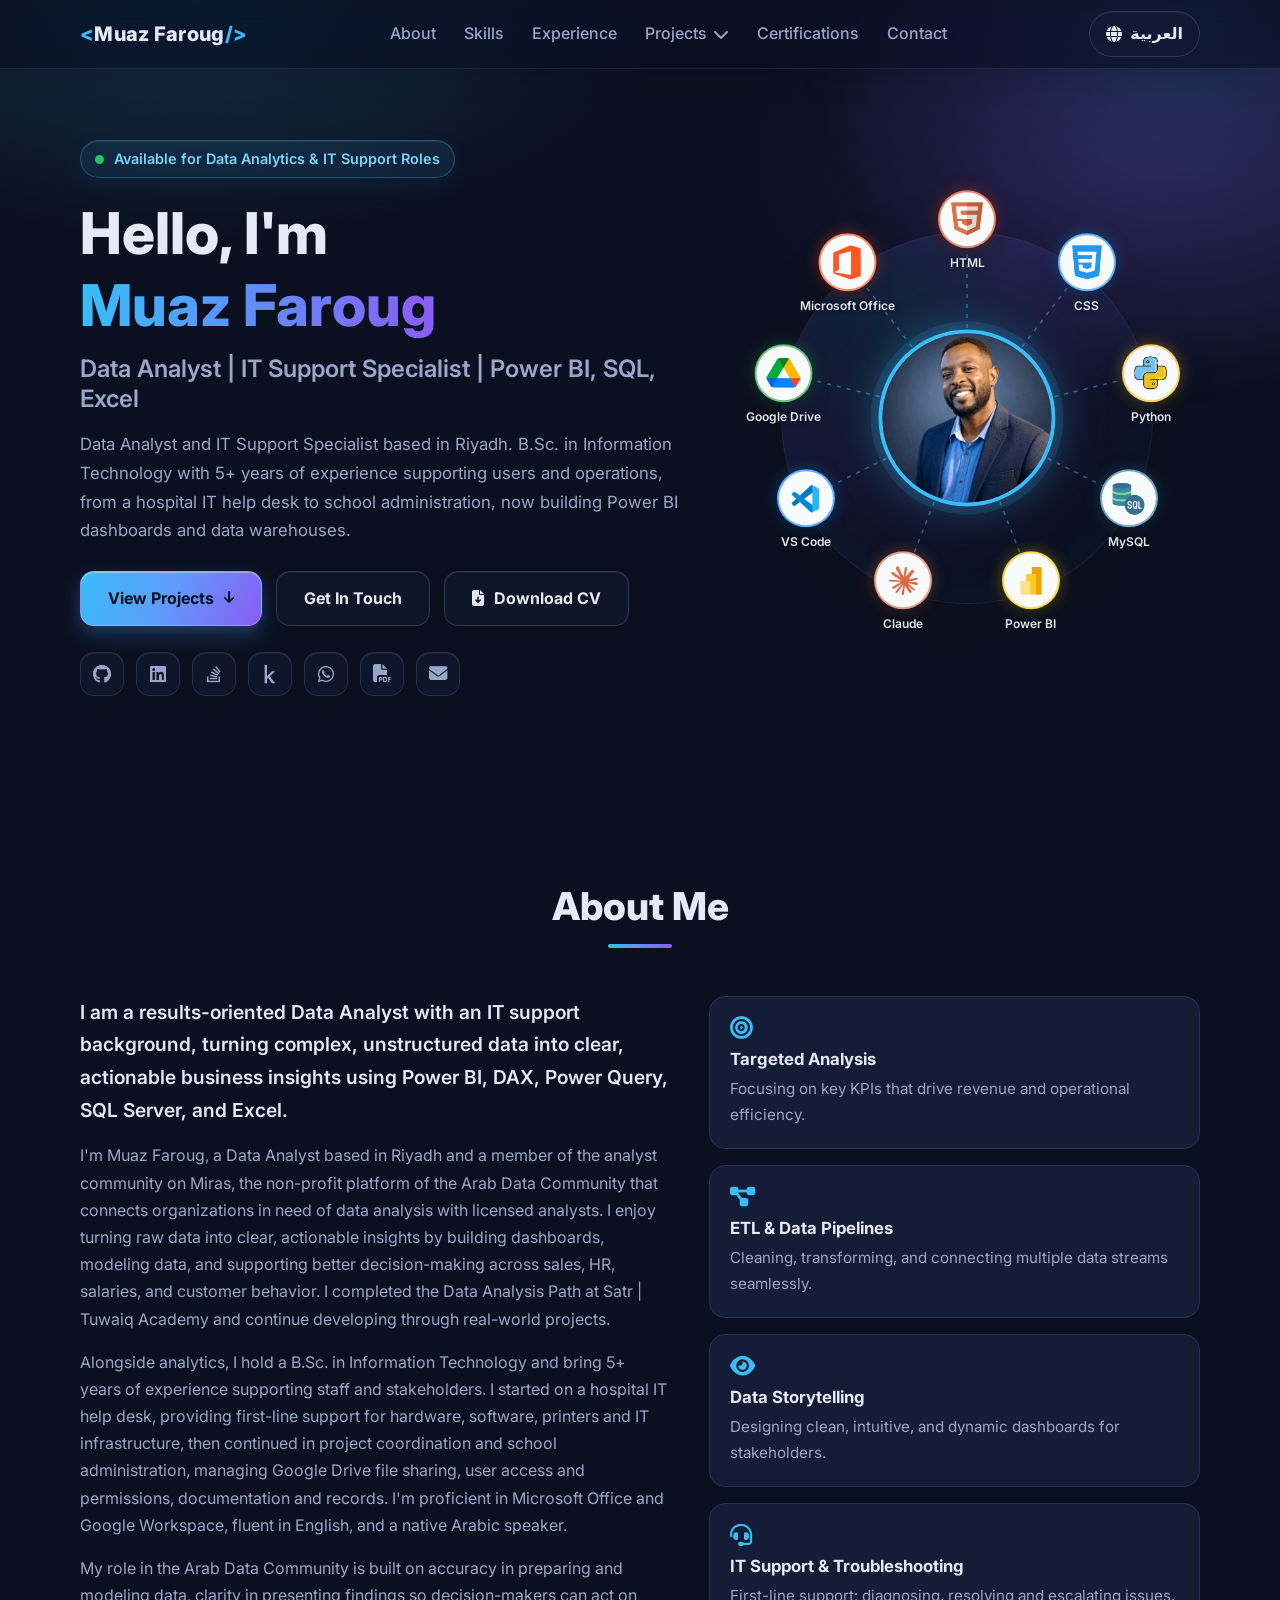
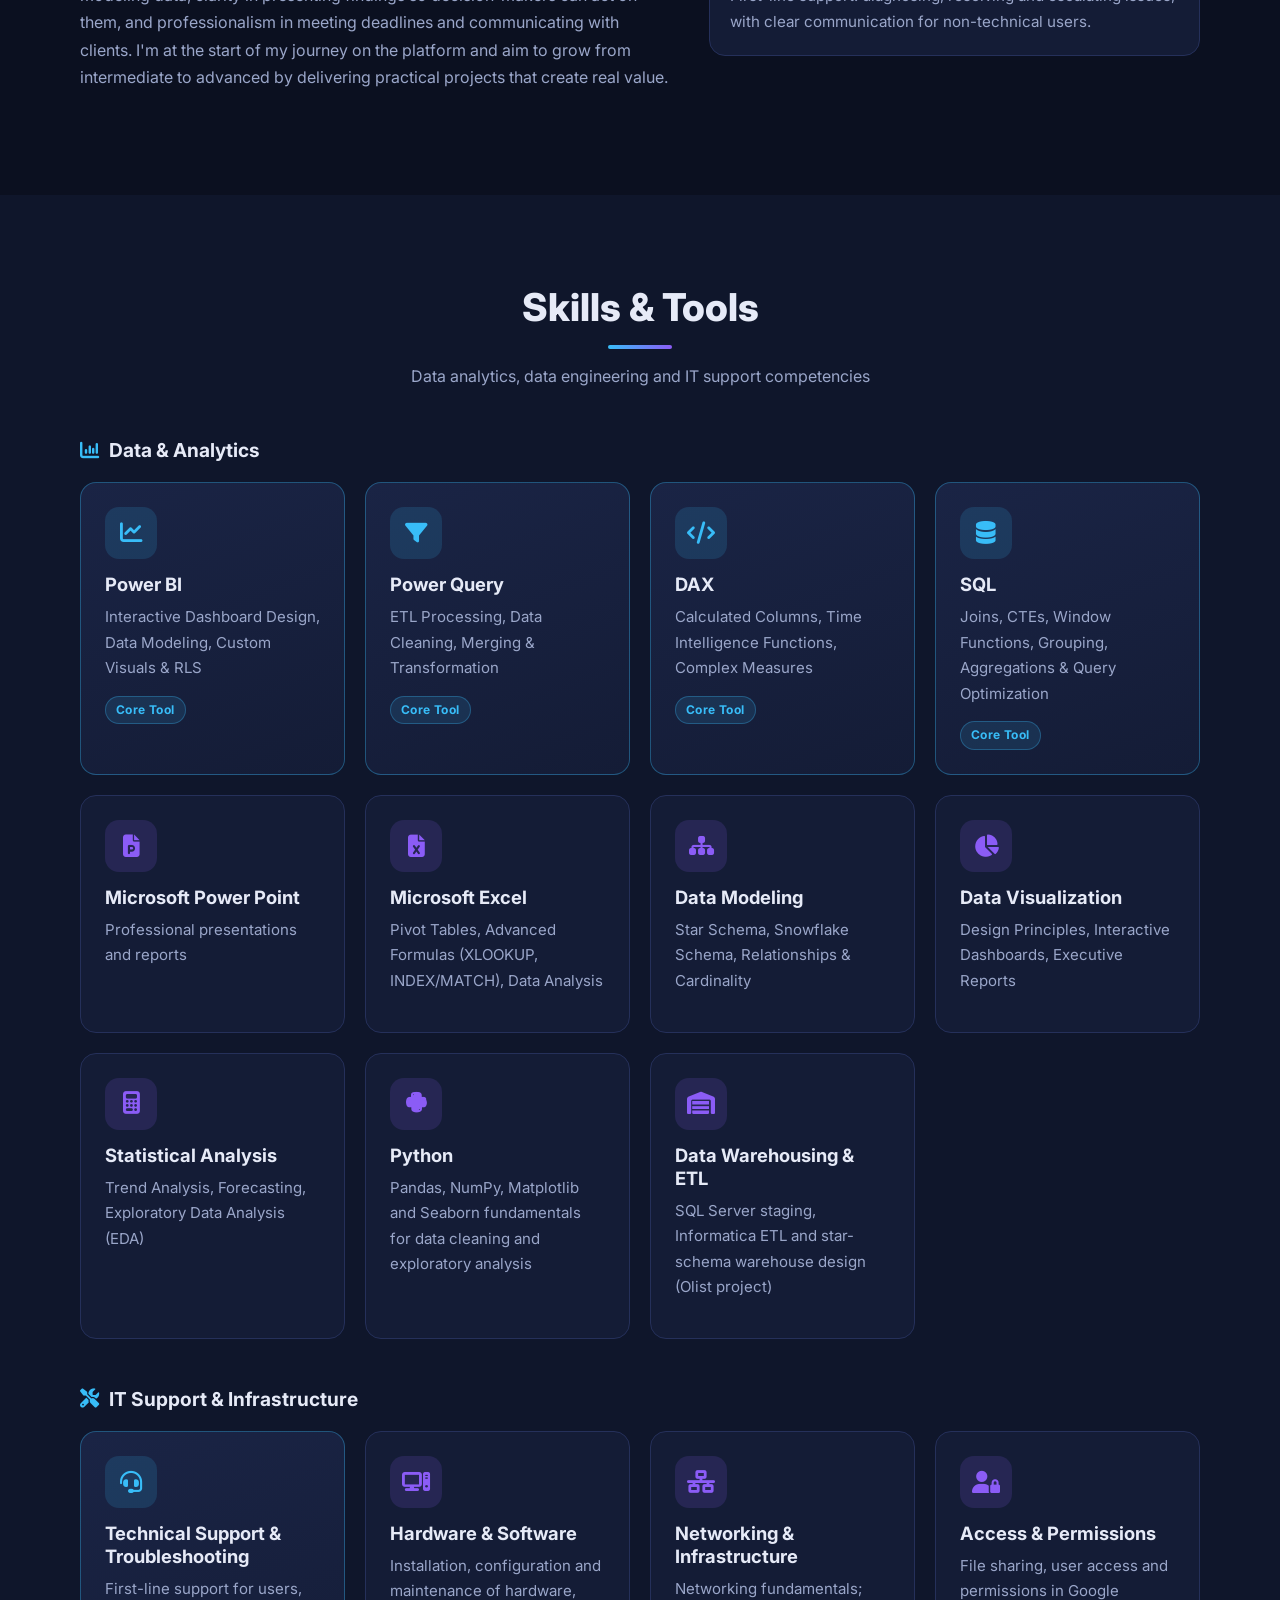
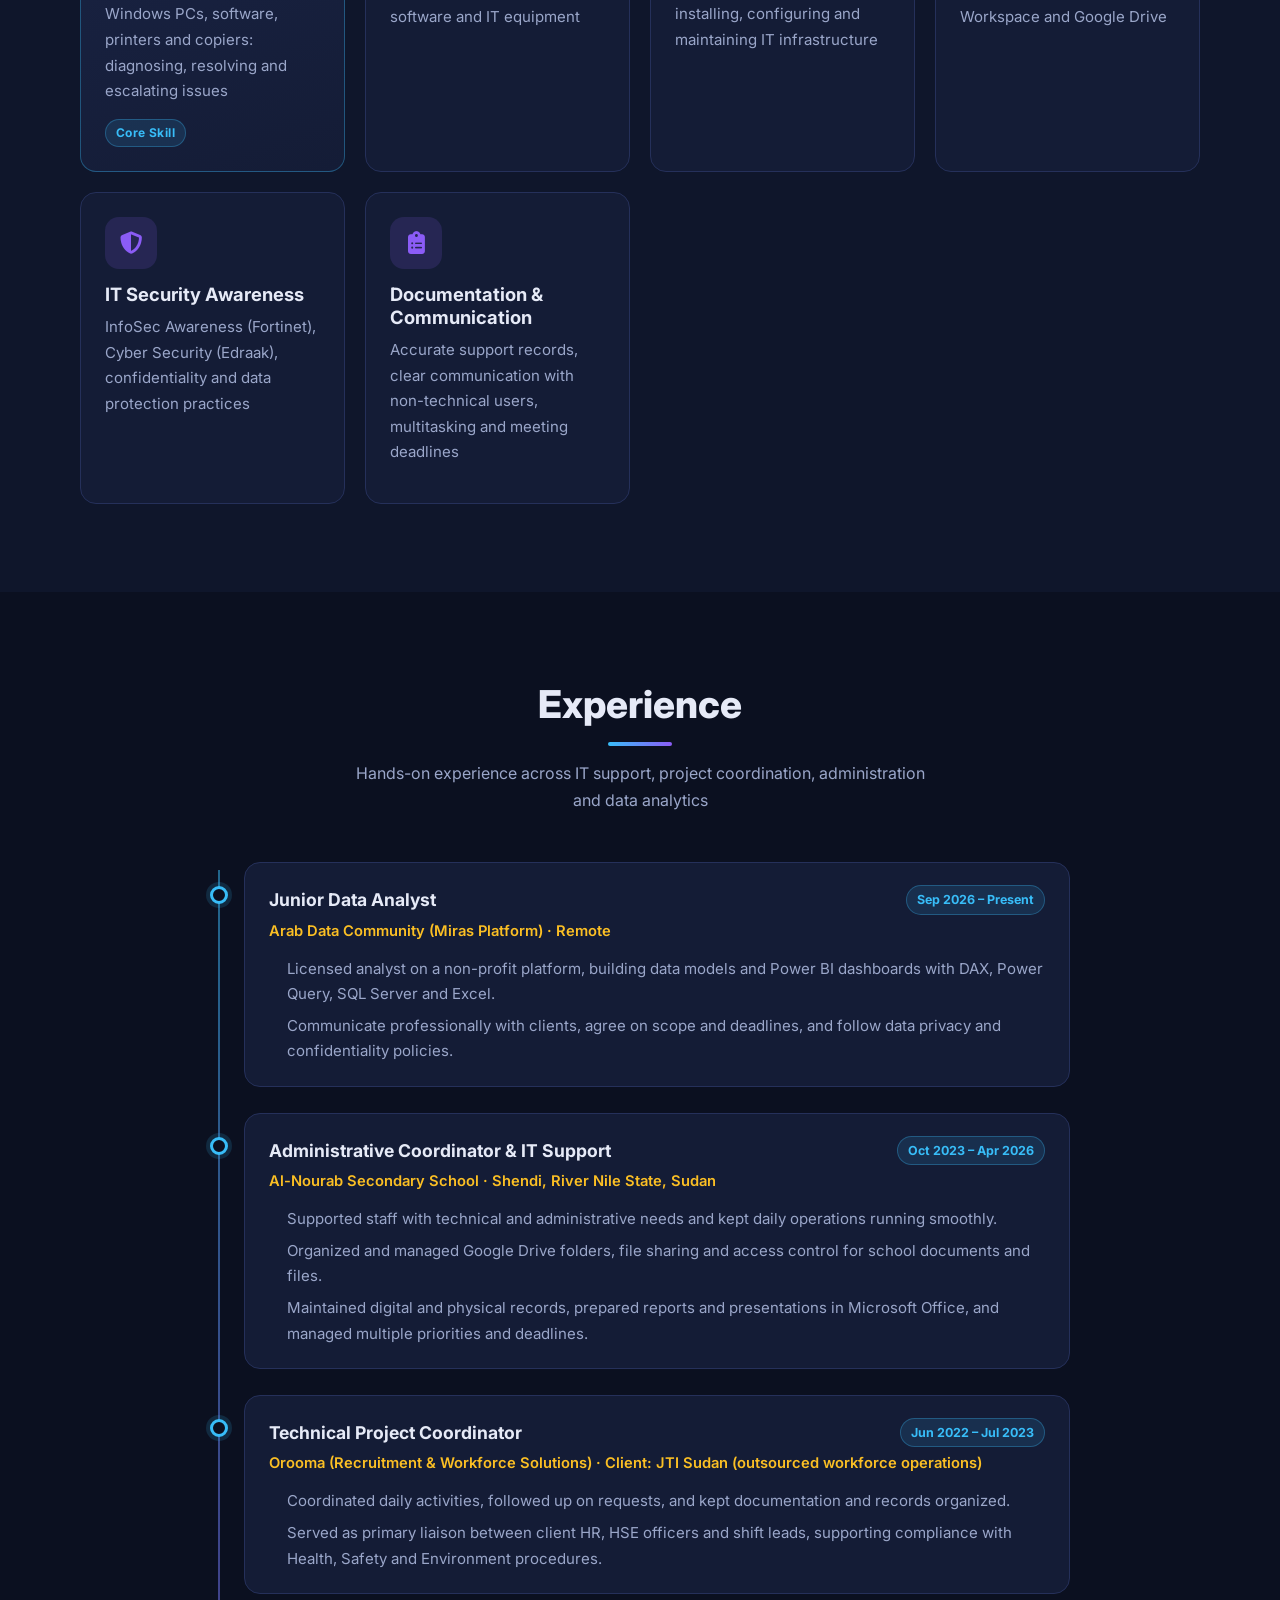
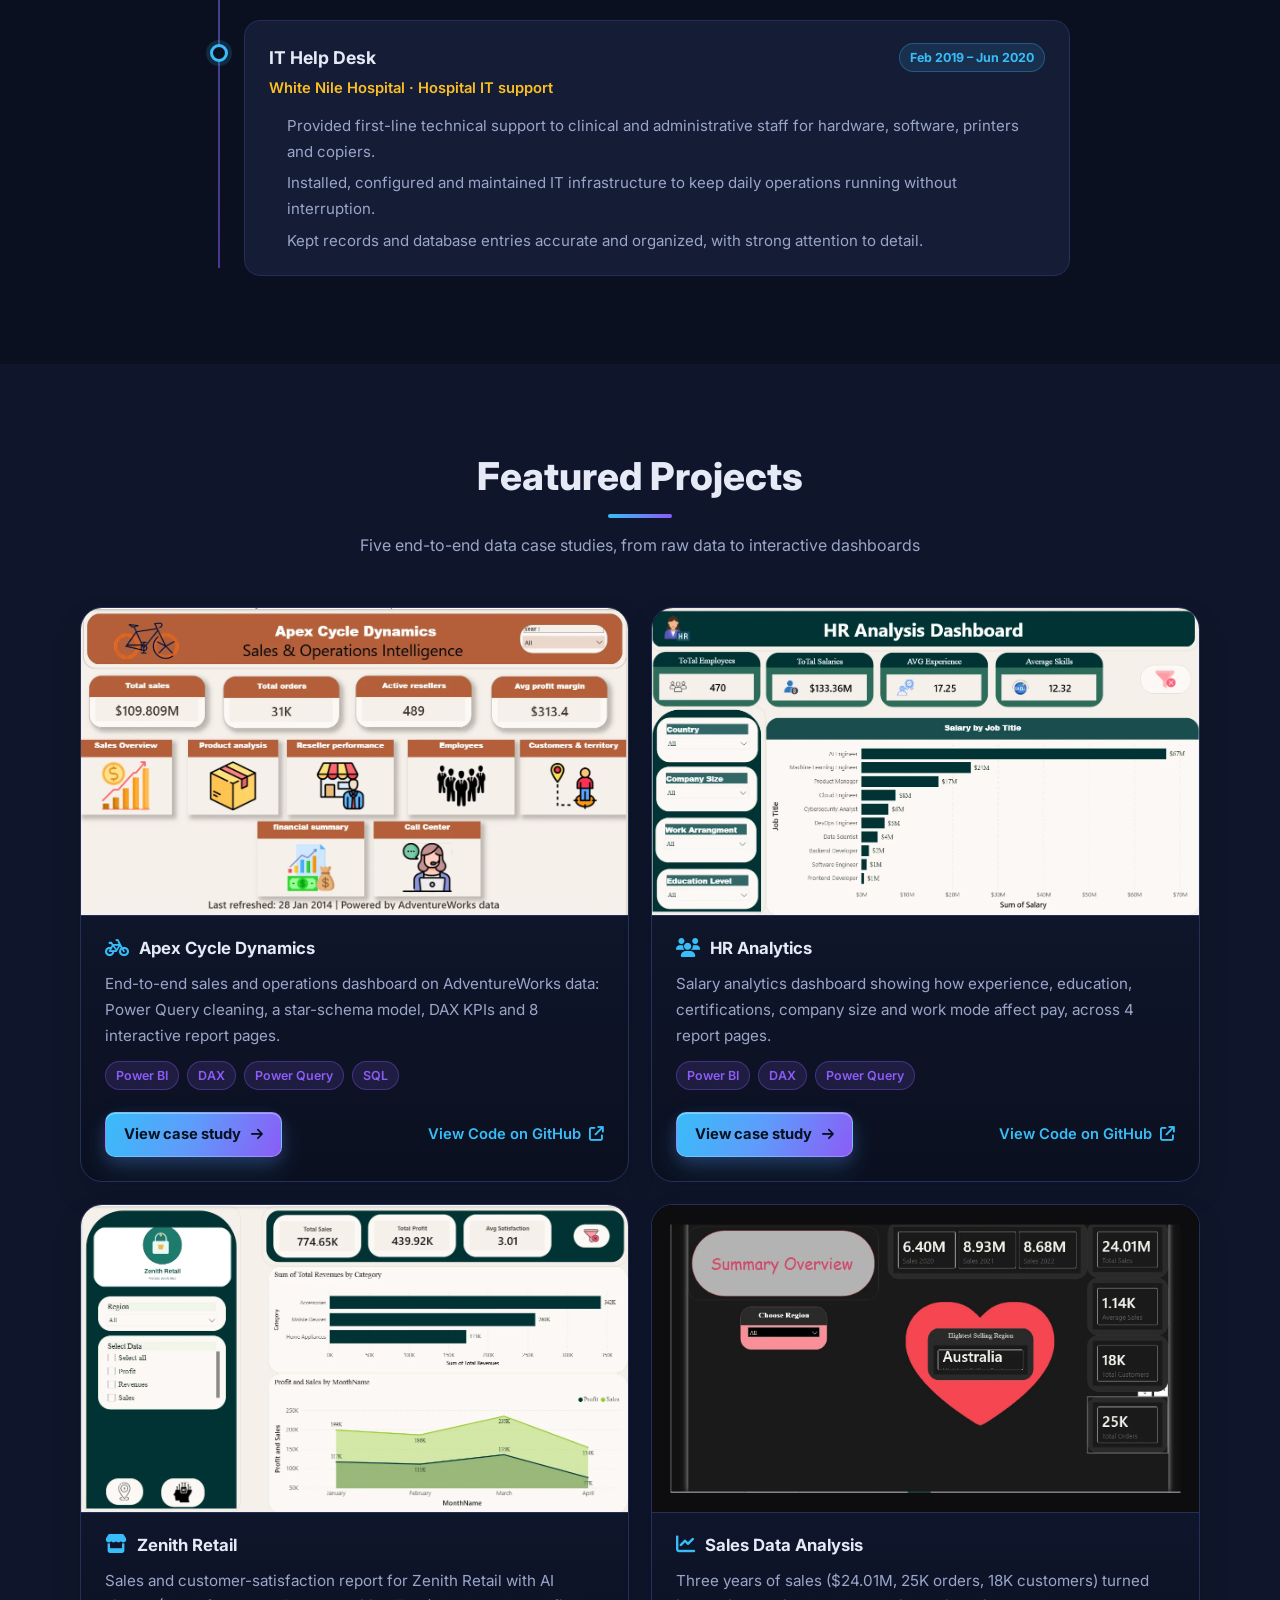
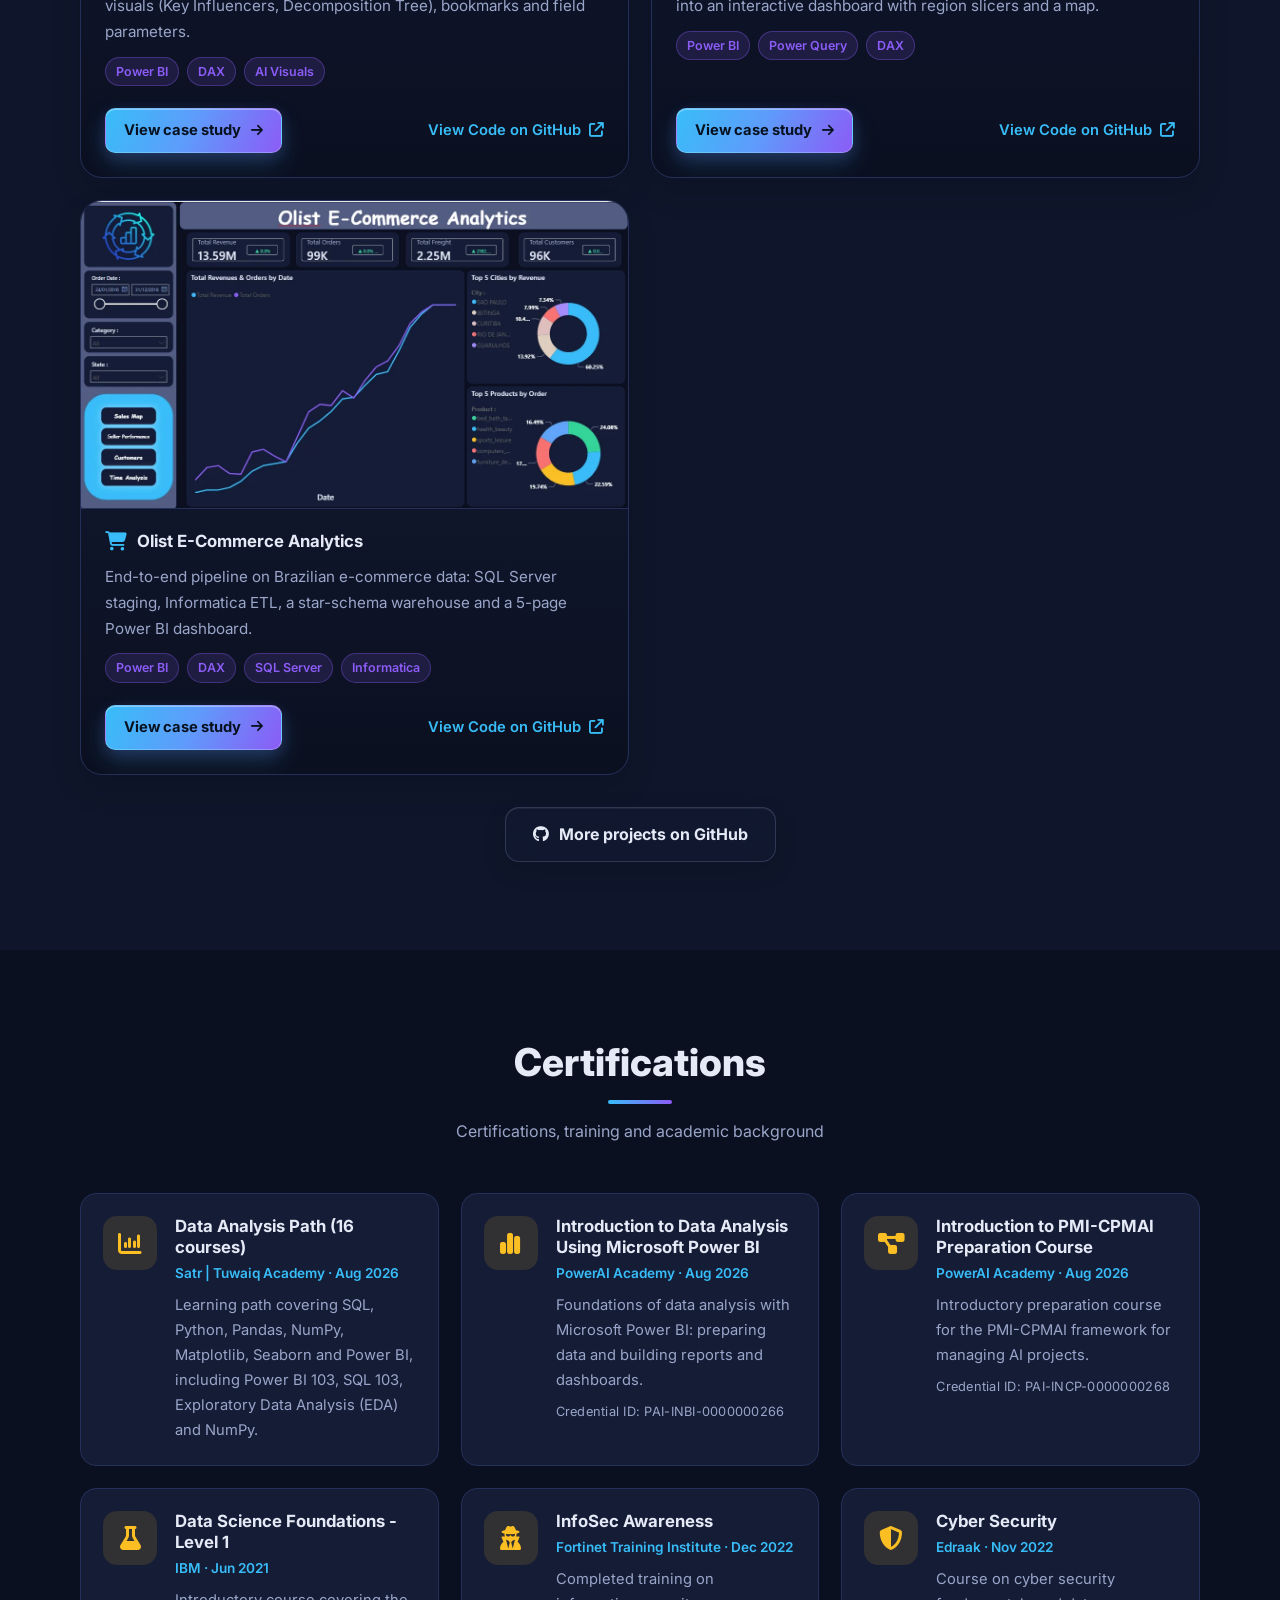
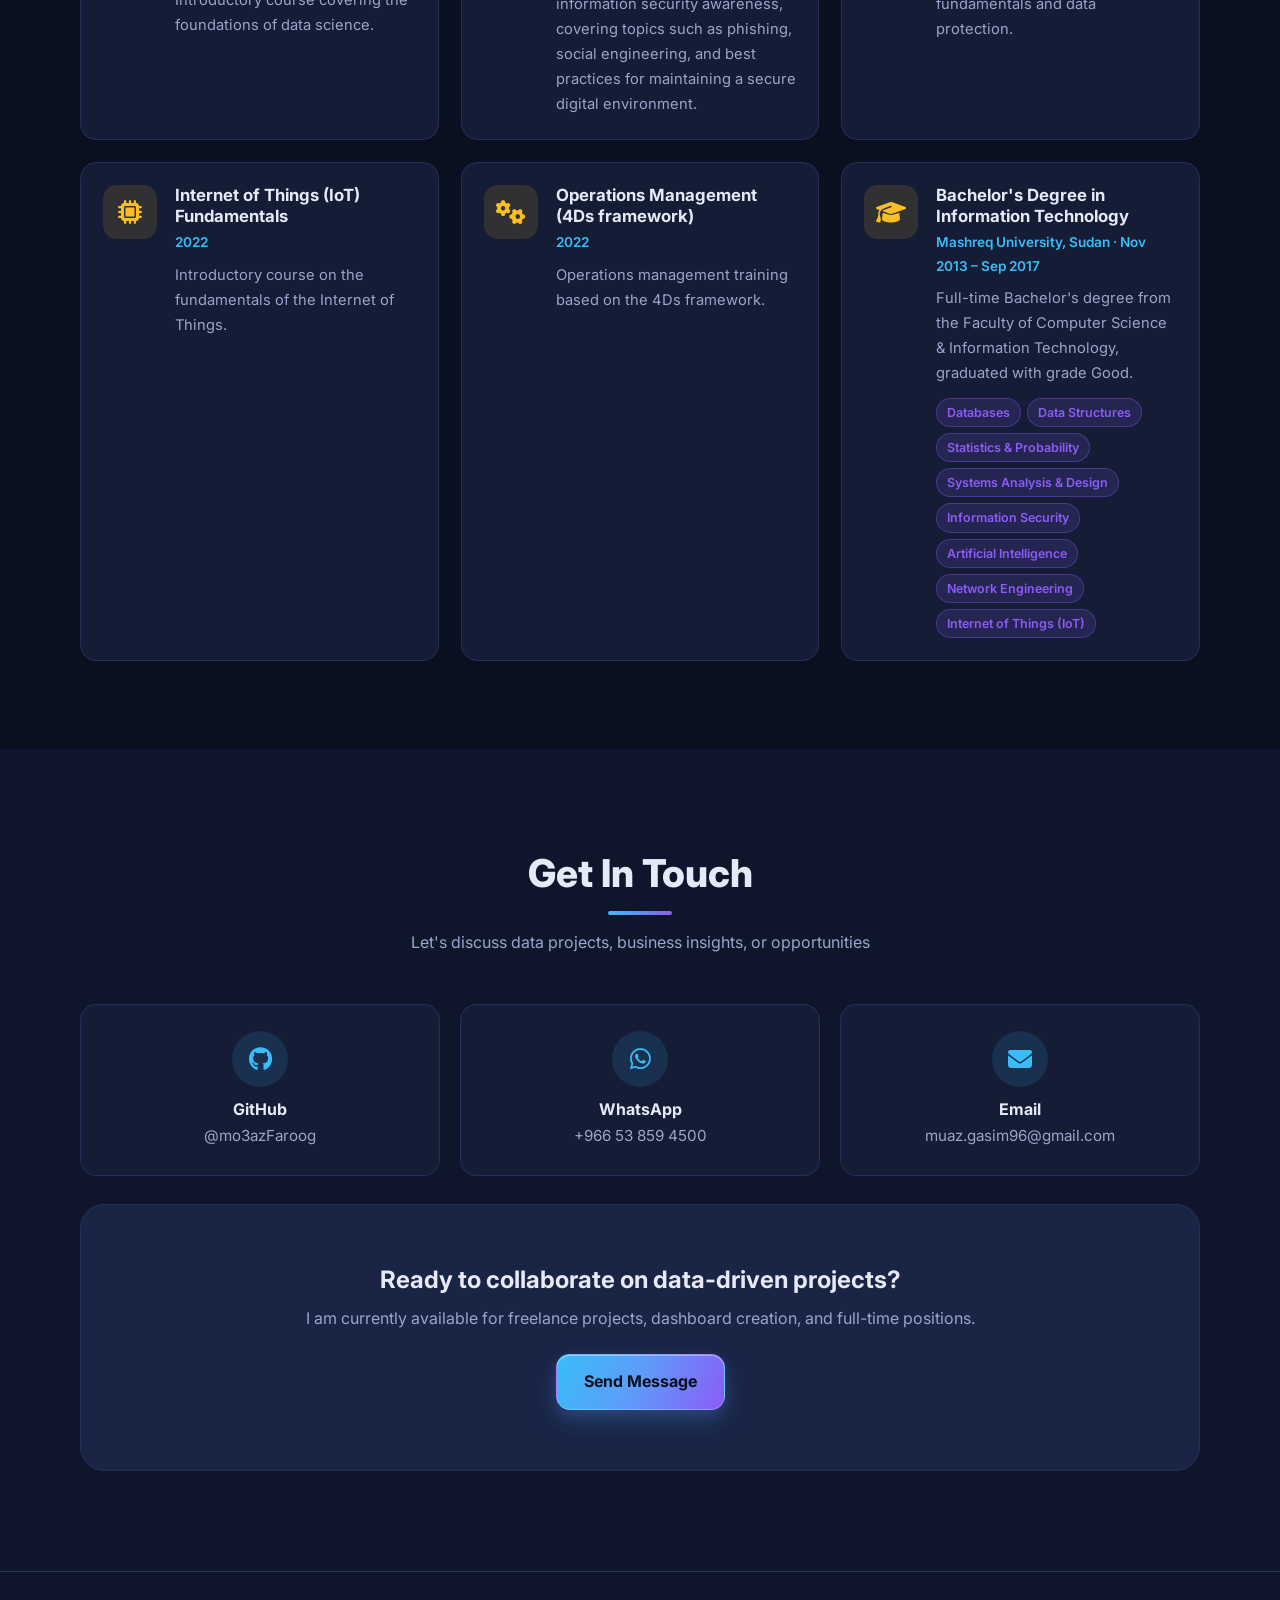
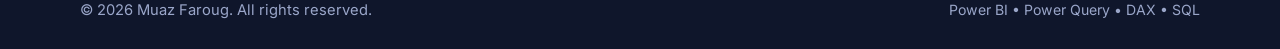
==== commit c88c4248: "Add IT support background, Experience timeline, IT skills and new certifications - Reposition hero/a" ====
--- a/index.html
+++ b/index.html
@@ -3,14 +3,14 @@
 <head>
   <meta charset="UTF-8" />
   <meta name="viewport" content="width=device-width, initial-scale=1.0" />
-  <title>Muaz Faroug | Data Analyst - Power BI, SQL, DAX</title>
+  <title>Muaz Faroug | Data Analyst &amp; IT Support Specialist - Power BI, SQL, DAX</title>
   <link rel="icon" type="image/svg+xml" href="favicon.svg" />
-  <meta name="description" content="Data Analyst in Riyadh building interactive Power BI dashboards with DAX, Power Query and SQL. Browse case studies in sales, HR and retail analytics." />
+  <meta name="description" content="Data Analyst and IT Support Specialist in Riyadh. B.Sc. in Information Technology with 5+ years supporting users and operations, building Power BI dashboards with DAX, Power Query and SQL Server." />
   <link rel="canonical" href="https://mo3azfaroog.github.io/" />
   <meta property="og:type" content="website" />
   <meta property="og:site_name" content="Muaz Faroug" />
-  <meta property="og:title" content="Muaz Faroug | Data Analyst - Power BI, SQL, DAX" />
-  <meta property="og:description" content="Data Analyst in Riyadh building interactive Power BI dashboards with DAX, Power Query and SQL. Browse case studies in sales, HR and retail analytics." />
+  <meta property="og:title" content="Muaz Faroug | Data Analyst &amp; IT Support Specialist - Power BI, SQL, DAX" />
+  <meta property="og:description" content="Data Analyst and IT Support Specialist in Riyadh. B.Sc. in Information Technology with 5+ years supporting users and operations, building Power BI dashboards with DAX, Power Query and SQL Server." />
   <meta property="og:url" content="https://mo3azfaroog.github.io/" />
   <meta property="og:image" content="https://mo3azfaroog.github.io/assets/og-image.png" />
   <meta property="og:image:width" content="1200" />
@@ -41,6 +41,7 @@
       <ul class="nav-links" id="nav-links">
         <li><a href="#about" data-i18n="navAbout">About</a></li>
         <li><a href="#skills" data-i18n="navSkills">Skills</a></li>
+        <li><a href="#experience" data-i18n="navExperience">Experience</a></li>
         <!-- Dropdown Projects Menu -->
         <li class="dropdown">
           <a href="#" class="dropdown-toggle" aria-haspopup="true" aria-expanded="false"><span data-i18n="navProjects">Projects</span> <i class="fa-solid fa-chevron-down"></i></a>
@@ -77,7 +78,7 @@
       <div class="hero-content">
         <div class="badge-pill">
           <span class="pulse-dot"></span>
-          <span data-i18n="heroBadge">Available for Data Analytics & Digital Support Roles</span>
+          <span data-i18n="heroBadge">Available for Data Analytics &amp; IT Support Roles</span>
         </div>
 
         
@@ -86,9 +87,9 @@
           <span data-i18n="heroGreeting">Hello, I'm</span> <br />
           <span class="gradient-text">Muaz Faroug</span>
         </h1>
-        <h2 class="hero-subtitle" data-i18n="heroSubtitle">Data Analyst | Administrative Coordinator | Power BI, SQL, Excel</h2>
+        <h2 class="hero-subtitle" data-i18n="heroSubtitle">Data Analyst | IT Support Specialist | Power BI, SQL, Excel</h2>
         <p class="hero-description" data-i18n="heroDescription">
-          Data Analyst and Administrative Coordinator based in Riyadh, with 5+ years of experience in school administration, documentation, data entry, and IT support.
+          Data Analyst and IT Support Specialist based in Riyadh. B.Sc. in Information Technology with 5+ years of experience supporting users and operations, from a hospital IT help desk to school administration, now building Power BI dashboards and data warehouses.
         </p>
 
         <div class="hero-cta">
@@ -151,13 +152,13 @@
         <div class="about-grid">
           <div class="about-text">
             <p class="lead" data-i18n="aboutLead">
-              I am a results-oriented Data Analyst who turns complex, unstructured data into clear, actionable business insights using Power BI, DAX, Power Query, SQL Server, and Excel.
+              I am a results-oriented Data Analyst with an IT support background, turning complex, unstructured data into clear, actionable business insights using Power BI, DAX, Power Query, SQL Server, and Excel.
             </p>
             <p data-i18n="aboutText1">
               I'm Muaz Faroug, a Data Analyst based in Riyadh and a member of the analyst community on Miras, the non-profit platform of the Arab Data Community that connects organizations in need of data analysis with licensed analysts. I enjoy turning raw data into clear, actionable insights by building dashboards, modeling data, and supporting better decision-making across sales, HR, salaries, and customer behavior. I completed the Data Analysis Path at Satr | Tuwaiq Academy and continue developing through real-world projects.
             </p>
             <p data-i18n="aboutText2">
-              Alongside analytics, I bring 5+ years of experience as an administrative coordinator, covering school administration, documentation, data entry, and IT support. This includes managing digital and physical records, organizing Google Drive folders, preparing schedules and presentations, and supporting daily operations for staff and stakeholders. I'm proficient in Microsoft Office and Google Workspace, fluent in English, and a native Arabic speaker.
+              Alongside analytics, I hold a B.Sc. in Information Technology and bring 5+ years of experience supporting staff and stakeholders. I started on a hospital IT help desk, providing first-line support for hardware, software, printers and IT infrastructure, then continued in project coordination and school administration, managing Google Drive file sharing, user access and permissions, documentation and records. I'm proficient in Microsoft Office and Google Workspace, fluent in English, and a native Arabic speaker.
             </p>
             <p data-i18n="aboutText3">
               My role in the Arab Data Community is built on accuracy in preparing and modeling data, clarity in presenting findings so decision-makers can act on them, and professionalism in meeting deadlines and communicating with clients. I'm at the start of my journey on the platform and aim to grow from intermediate to advanced by delivering practical projects that create real value.
@@ -179,6 +180,11 @@
               <i class="fa-solid fa-eye highlight-icon"></i>
               <h4 data-i18n="hl3Title">Data Storytelling</h4>
               <p data-i18n="hl3Desc">Designing clean, intuitive, and dynamic dashboards for stakeholders.</p>
+            </div>
+            <div class="highlight-card">
+              <i class="fa-solid fa-headset highlight-icon"></i>
+              <h4 data-i18n="hl4Title">IT Support &amp; Troubleshooting</h4>
+              <p data-i18n="hl4Desc">First-line support: diagnosing, resolving and escalating issues, with clear communication for non-technical users.</p>
             </div>
           </div>
         </div>
@@ -191,9 +197,11 @@
         <div class="section-header">
           <h2 class="section-title" data-i18n="skillsTitle">Skills & Tools</h2>
           <div class="title-underline"></div>
-          <p class="section-subtitle" data-i18n="skillsSubtitle">Core tech stack and analytical competencies</p>
-        </div>
-
+          <p class="section-subtitle" data-i18n="skillsSubtitle">Data analytics, data engineering and IT support competencies</p>
+        </div>
+
+        <div class="skills-group">
+        <h3 class="skills-group-title"><i class="fa-solid fa-chart-column"></i> <span data-i18n="skillsGroupData">Data &amp; Analytics</span></h3>
         <div class="skills-grid">
           <div class="skill-card featured">
             <div class="skill-icon-wrapper">
@@ -268,12 +276,148 @@
             <h3 data-i18n="skillStatsTitle">Statistical Analysis</h3>
             <p data-i18n="skillStats">Trend Analysis, Forecasting, Exploratory Data Analysis (EDA)</p>
           </div>
+          <div class="skill-card">
+            <div class="skill-icon-wrapper">
+              <i class="fa-solid fa-brands fa-python skill-icon"></i>
+            </div>
+            <h3>Python</h3>
+            <p data-i18n="skillPy">Pandas, NumPy, Matplotlib and Seaborn fundamentals for data cleaning and exploratory analysis</p>
+          </div>
+          <div class="skill-card">
+            <div class="skill-icon-wrapper">
+              <i class="fa-solid fa-warehouse skill-icon"></i>
+            </div>
+            <h3 data-i18n="skillDwTitle">Data Warehousing &amp; ETL</h3>
+            <p data-i18n="skillDw">SQL Server staging, Informatica ETL and star-schema warehouse design (Olist project)</p>
+          </div>
+        </div>
+        </div>
+
+        <div class="skills-group">
+        <h3 class="skills-group-title"><i class="fa-solid fa-screwdriver-wrench"></i> <span data-i18n="skillsGroupIt">IT Support &amp; Infrastructure</span></h3>
+        <div class="skills-grid">
+          <div class="skill-card featured">
+            <div class="skill-icon-wrapper">
+              <i class="fa-solid fa-headset skill-icon"></i>
+            </div>
+            <h3 data-i18n="skillSupportTitle">Technical Support &amp; Troubleshooting</h3>
+            <p data-i18n="skillSupport">First-line support for users, Windows PCs, software, printers and copiers: diagnosing, resolving and escalating issues</p>
+            <span class="skill-tag">Core Skill</span>
+          </div>
+          <div class="skill-card">
+            <div class="skill-icon-wrapper">
+              <i class="fa-solid fa-computer skill-icon"></i>
+            </div>
+            <h3 data-i18n="skillHwTitle">Hardware &amp; Software</h3>
+            <p data-i18n="skillHw">Installation, configuration and maintenance of hardware, software and IT equipment</p>
+          </div>
+          <div class="skill-card">
+            <div class="skill-icon-wrapper">
+              <i class="fa-solid fa-network-wired skill-icon"></i>
+            </div>
+            <h3 data-i18n="skillNetTitle">Networking &amp; Infrastructure</h3>
+            <p data-i18n="skillNet">Networking fundamentals; installing, configuring and maintaining IT infrastructure</p>
+          </div>
+          <div class="skill-card">
+            <div class="skill-icon-wrapper">
+              <i class="fa-solid fa-user-lock skill-icon"></i>
+            </div>
+            <h3 data-i18n="skillAccessTitle">Access &amp; Permissions</h3>
+            <p data-i18n="skillAccess">File sharing, user access and permissions in Google Workspace and Google Drive</p>
+          </div>
+          <div class="skill-card">
+            <div class="skill-icon-wrapper">
+              <i class="fa-solid fa-shield-halved skill-icon"></i>
+            </div>
+            <h3 data-i18n="skillSecTitle">IT Security Awareness</h3>
+            <p data-i18n="skillSec">InfoSec Awareness (Fortinet), Cyber Security (Edraak), confidentiality and data protection practices</p>
+          </div>
+          <div class="skill-card">
+            <div class="skill-icon-wrapper">
+              <i class="fa-solid fa-clipboard-list skill-icon"></i>
+            </div>
+            <h3 data-i18n="skillDocTitle">Documentation &amp; Communication</h3>
+            <p data-i18n="skillDoc">Accurate support records, clear communication with non-technical users, multitasking and meeting deadlines</p>
+          </div>
+        </div>
         </div>
       </div>
     </section>
 
+    <!-- Experience Section -->
+    <section id="experience" class="section">
+      <div class="container">
+        <div class="section-header">
+          <h2 class="section-title" data-i18n="expTitle">Experience</h2>
+          <div class="title-underline"></div>
+          <p class="section-subtitle" data-i18n="expSubtitle">Hands-on experience across IT support, project coordination, administration and data analytics</p>
+        </div>
+
+        <div class="timeline">
+        <div class="timeline-item">
+          <span class="timeline-dot" aria-hidden="true"></span>
+          <div class="timeline-card">
+            <div class="timeline-head">
+              <h3 data-i18n="exp1Role">Junior Data Analyst</h3>
+              <span class="timeline-date" data-i18n="exp1Date">Sep 2026 – Present</span>
+            </div>
+            <p class="timeline-org">Arab Data Community (Miras Platform) &middot; <span data-i18n="exp1Loc">Remote</span></p>
+          <ul class="timeline-list">
+            <li data-i18n="exp1B1">Licensed analyst on a non-profit platform, building data models and Power BI dashboards with DAX, Power Query, SQL Server and Excel.</li>
+            <li data-i18n="exp1B2">Communicate professionally with clients, agree on scope and deadlines, and follow data privacy and confidentiality policies.</li>
+          </ul>
+          </div>
+        </div>
+        <div class="timeline-item">
+          <span class="timeline-dot" aria-hidden="true"></span>
+          <div class="timeline-card">
+            <div class="timeline-head">
+              <h3 data-i18n="exp2Role">Administrative Coordinator &amp; IT Support</h3>
+              <span class="timeline-date" data-i18n="exp2Date">Oct 2023 – Apr 2026</span>
+            </div>
+            <p class="timeline-org">Al-Nourab Secondary School &middot; <span data-i18n="exp2Loc">Shendi, River Nile State, Sudan</span></p>
+          <ul class="timeline-list">
+            <li data-i18n="exp2B1">Supported staff with technical and administrative needs and kept daily operations running smoothly.</li>
+            <li data-i18n="exp2B2">Organized and managed Google Drive folders, file sharing and access control for school documents and files.</li>
+            <li data-i18n="exp2B3">Maintained digital and physical records, prepared reports and presentations in Microsoft Office, and managed multiple priorities and deadlines.</li>
+          </ul>
+          </div>
+        </div>
+        <div class="timeline-item">
+          <span class="timeline-dot" aria-hidden="true"></span>
+          <div class="timeline-card">
+            <div class="timeline-head">
+              <h3 data-i18n="exp3Role">Technical Project Coordinator</h3>
+              <span class="timeline-date" data-i18n="exp3Date">Jun 2022 – Jul 2023</span>
+            </div>
+            <p class="timeline-org">Orooma (Recruitment &amp; Workforce Solutions) &middot; <span data-i18n="exp3Loc">Client: JTI Sudan (outsourced workforce operations)</span></p>
+          <ul class="timeline-list">
+            <li data-i18n="exp3B1">Coordinated daily activities, followed up on requests, and kept documentation and records organized.</li>
+            <li data-i18n="exp3B2">Served as primary liaison between client HR, HSE officers and shift leads, supporting compliance with Health, Safety and Environment procedures.</li>
+          </ul>
+          </div>
+        </div>
+        <div class="timeline-item">
+          <span class="timeline-dot" aria-hidden="true"></span>
+          <div class="timeline-card">
+            <div class="timeline-head">
+              <h3 data-i18n="exp4Role">IT Help Desk</h3>
+              <span class="timeline-date" data-i18n="exp4Date">Feb 2019 – Jun 2020</span>
+            </div>
+            <p class="timeline-org">White Nile Hospital &middot; <span data-i18n="exp4Loc">Hospital IT support</span></p>
+          <ul class="timeline-list">
+            <li data-i18n="exp4B1">Provided first-line technical support to clinical and administrative staff for hardware, software, printers and copiers.</li>
+            <li data-i18n="exp4B2">Installed, configured and maintained IT infrastructure to keep daily operations running without interruption.</li>
+            <li data-i18n="exp4B3">Kept records and database entries accurate and organized, with strong attention to detail.</li>
+          </ul>
+          </div>
+        </div>
+        </div>
+      </div>
+    </section>
+
     <!-- Projects Section -->
-    <section id="projects" class="section">
+    <section id="projects" class="section bg-alt">
       <div class="container">
         <div class="section-header">
           <h2 class="section-title" data-i18n="projectsTitle">Featured Projects</h2>
@@ -411,7 +555,7 @@
     </section>
 
     <!-- Certifications Section -->
-    <section id="certifications" class="section bg-alt">
+    <section id="certifications" class="section">
       <div class="container">
         <div class="section-header">
           <h2 class="section-title" data-i18n="certsTitle">Certifications</h2>
@@ -445,6 +589,18 @@
 
           <div class="cert-card">
             <div class="cert-badge">
+              <i class="fa-solid fa-diagram-project"></i>
+            </div>
+            <div class="cert-details">
+              <h3>Introduction to PMI-CPMAI Preparation Course</h3>
+              <p class="cert-issuer">PowerAI Academy · Aug 2026</p>
+              <p class="cert-desc" data-i18n="cert8Desc">Introductory preparation course for the PMI-CPMAI framework for managing AI projects.</p>
+              <p class="cert-meta">Credential ID: PAI-INCP-0000000268</p>
+            </div>
+          </div>
+
+          <div class="cert-card">
+            <div class="cert-badge">
               <i class="fa-solid fa-flask"></i>
             </div>
             <div class="cert-details">
@@ -467,13 +623,46 @@
 
           <div class="cert-card">
             <div class="cert-badge">
+              <i class="fa-solid fa-shield-halved"></i>
+            </div>
+            <div class="cert-details">
+              <h3>Cyber Security</h3>
+              <p class="cert-issuer">Edraak · Nov 2022</p>
+              <p class="cert-desc" data-i18n="cert6Desc">Course on cyber security fundamentals and data protection.</p>
+            </div>
+          </div>
+
+          <div class="cert-card">
+            <div class="cert-badge">
+              <i class="fa-solid fa-microchip"></i>
+            </div>
+            <div class="cert-details">
+              <h3>Internet of Things (IoT) Fundamentals</h3>
+              <p class="cert-issuer">2022</p>
+              <p class="cert-desc" data-i18n="cert7Desc">Introductory course on the fundamentals of the Internet of Things.</p>
+            </div>
+          </div>
+
+          <div class="cert-card">
+            <div class="cert-badge">
+              <i class="fa-solid fa-gears"></i>
+            </div>
+            <div class="cert-details">
+              <h3>Operations Management (4Ds framework)</h3>
+              <p class="cert-issuer">2022</p>
+              <p class="cert-desc" data-i18n="cert9Desc">Operations management training based on the 4Ds framework.</p>
+            </div>
+          </div>
+
+          <div class="cert-card">
+            <div class="cert-badge">
               <i class="fa-solid fa-graduation-cap"></i>
             </div>
             <div class="cert-details">
               <h3>Bachelor's Degree in Information Technology</h3>
-              <p class="cert-issuer">Mashreq University, Sudan · Nov 2017</p>
+              <p class="cert-issuer">Mashreq University, Sudan · Nov 2013 – Sep 2017</p>
               <p class="cert-desc" data-i18n="cert5Desc">Full-time Bachelor's degree from the Faculty of Computer Science & Information Technology, graduated with grade Good.</p>
-              <div class="cert-tags"><span class="tech-tag">Databases</span><span class="tech-tag">Data Structures</span><span class="tech-tag">Statistics & Probability</span><span class="tech-tag">Systems Analysis & Design</span><span class="tech-tag">Information Security</span><span class="tech-tag">Artificial Intelligence</span></div>
+              <div class="cert-tags"><span class="tech-tag">Databases</span><span class="tech-tag">Data Structures</span><span class="tech-tag">Statistics & Probability</span><span class="tech-tag">Systems Analysis & Design</span><span class="tech-tag">Information Security</span><span class="tech-tag">Artificial Intelligence</span><span class="tech-tag">Network Engineering</span><span class="tech-tag">Internet of Things (IoT)</span></div>
             </div>
           </div>
 
@@ -482,7 +671,7 @@
     </section>
 
     <!-- Contact Section -->
-    <section id="contact" class="section">
+    <section id="contact" class="section bg-alt">
       <div class="container">
         <div class="section-header">
           <h2 class="section-title" data-i18n="contactTitle">Get In Touch</h2>
@@ -552,19 +741,19 @@
         navCerts: "Certifications",
         navContact: "Contact",
         langText: "العربية",
-        heroBadge: "Available for Data Analytics & Digital Support Roles",
+        heroBadge: "Available for Data Analytics & IT Support Roles",
         heroGreeting: "Hello, I'm",
-        heroSubtitle: "Data Analyst | Administrative Coordinator | Power BI, SQL, Excel",
-        heroDescription: "Data Analyst and Administrative Coordinator based in Riyadh, with 5+ years of experience in school administration, documentation, data entry, and IT support.",
+        heroSubtitle: "Data Analyst | IT Support Specialist | Power BI, SQL, Excel",
+        heroDescription: "Data Analyst and IT Support Specialist based in Riyadh. B.Sc. in Information Technology with 5+ years of experience supporting users and operations, from a hospital IT help desk to school administration, now building Power BI dashboards and data warehouses.",
         btnViewProjects: "View Projects",
         btnContact: "Get In Touch",
         statDashboards: "Interactive Dashboards",
         statEtl: "Advanced Data Modeling & ETL",
         statInsights: "Actionable Business Insights",
         aboutTitle: "About Me",
-        aboutLead: "I am a results-oriented Data Analyst who turns complex, unstructured data into clear, actionable business insights using Power BI, DAX, Power Query, SQL Server, and Excel.",
+        aboutLead: "I am a results-oriented Data Analyst with an IT support background, turning complex, unstructured data into clear, actionable business insights using Power BI, DAX, Power Query, SQL Server, and Excel.",
         aboutText1: "I'm Muaz Faroug, a Data Analyst based in Riyadh and a member of the analyst community on Miras, the non-profit platform of the Arab Data Community that connects organizations in need of data analysis with licensed analysts. I enjoy turning raw data into clear, actionable insights by building dashboards, modeling data, and supporting better decision-making across sales, HR, salaries, and customer behavior. I completed the Data Analysis Path at Satr | Tuwaiq Academy and continue developing through real-world projects.",
-        aboutText2: "Alongside analytics, I bring 5+ years of experience as an administrative coordinator, covering school administration, documentation, data entry, and IT support. This includes managing digital and physical records, organizing Google Drive folders, preparing schedules and presentations, and supporting daily operations for staff and stakeholders. I'm proficient in Microsoft Office and Google Workspace, fluent in English, and a native Arabic speaker.",
+        aboutText2: "Alongside analytics, I hold a B.Sc. in Information Technology and bring 5+ years of experience supporting staff and stakeholders. I started on a hospital IT help desk, providing first-line support for hardware, software, printers and IT infrastructure, then continued in project coordination and school administration, managing Google Drive file sharing, user access and permissions, documentation and records. I'm proficient in Microsoft Office and Google Workspace, fluent in English, and a native Arabic speaker.",
         aboutText3: "My role in the Arab Data Community is built on accuracy in preparing and modeling data, clarity in presenting findings so decision-makers can act on them, and professionalism in meeting deadlines and communicating with clients. I'm at the start of my journey on the platform and aim to grow from intermediate to advanced by delivering practical projects that create real value.",
         hl1Title: "Targeted Analysis",
         hl1Desc: "Focusing on key KPIs that drive revenue and operational efficiency.",
@@ -573,7 +762,7 @@
         hl3Title: "Data Storytelling",
         hl3Desc: "Designing clean, intuitive, and dynamic dashboards for stakeholders.",
         skillsTitle: "Skills & Tools",
-        skillsSubtitle: "Core tech stack and analytical competencies",
+        skillsSubtitle: "Data analytics, data engineering and IT support competencies",
         skillPbi: "Interactive Dashboard Design, Data Modeling, Custom Visuals & RLS",
         skillPq: "ETL Processing, Data Cleaning, Merging & Transformation",
         skillDax: "Calculated Columns, Time Intelligence Functions, Complex Measures",
@@ -609,6 +798,54 @@
         contactCtaTitle: "Ready to collaborate on data-driven projects?",
         contactCtaDesc: "I am currently available for freelance projects, dashboard creation, and full-time positions.",
         btnSendMessage: "Send Message",
+        navExperience: "Experience",
+        hl4Title: "IT Support & Troubleshooting",
+        hl4Desc: "First-line support: diagnosing, resolving and escalating issues, with clear communication for non-technical users.",
+        skillsGroupData: "Data & Analytics",
+        skillsGroupIt: "IT Support & Infrastructure",
+        skillPy: "Pandas, NumPy, Matplotlib and Seaborn fundamentals for data cleaning and exploratory analysis",
+        skillDwTitle: "Data Warehousing & ETL",
+        skillDw: "SQL Server staging, Informatica ETL and star-schema warehouse design (Olist project)",
+        skillSupportTitle: "Technical Support & Troubleshooting",
+        skillSupport: "First-line support for users, Windows PCs, software, printers and copiers: diagnosing, resolving and escalating issues",
+        skillHwTitle: "Hardware & Software",
+        skillHw: "Installation, configuration and maintenance of hardware, software and IT equipment",
+        skillNetTitle: "Networking & Infrastructure",
+        skillNet: "Networking fundamentals; installing, configuring and maintaining IT infrastructure",
+        skillAccessTitle: "Access & Permissions",
+        skillAccess: "File sharing, user access and permissions in Google Workspace and Google Drive",
+        skillSecTitle: "IT Security Awareness",
+        skillSec: "InfoSec Awareness (Fortinet), Cyber Security (Edraak), confidentiality and data protection practices",
+        skillDocTitle: "Documentation & Communication",
+        skillDoc: "Accurate support records, clear communication with non-technical users, multitasking and meeting deadlines",
+        expTitle: "Experience",
+        expSubtitle: "Hands-on experience across IT support, project coordination, administration and data analytics",
+        exp1Role: "Junior Data Analyst",
+        exp1Loc: "Remote",
+        exp1Date: "Sep 2026 – Present",
+        exp1B1: "Licensed analyst on a non-profit platform, building data models and Power BI dashboards with DAX, Power Query, SQL Server and Excel.",
+        exp1B2: "Communicate professionally with clients, agree on scope and deadlines, and follow data privacy and confidentiality policies.",
+        exp2Role: "Administrative Coordinator & IT Support",
+        exp2Loc: "Shendi, River Nile State, Sudan",
+        exp2Date: "Oct 2023 – Apr 2026",
+        exp2B1: "Supported staff with technical and administrative needs and kept daily operations running smoothly.",
+        exp2B2: "Organized and managed Google Drive folders, file sharing and access control for school documents and files.",
+        exp2B3: "Maintained digital and physical records, prepared reports and presentations in Microsoft Office, and managed multiple priorities and deadlines.",
+        exp3Role: "Technical Project Coordinator",
+        exp3Loc: "Client: JTI Sudan (outsourced workforce operations)",
+        exp3Date: "Jun 2022 – Jul 2023",
+        exp3B1: "Coordinated daily activities, followed up on requests, and kept documentation and records organized.",
+        exp3B2: "Served as primary liaison between client HR, HSE officers and shift leads, supporting compliance with Health, Safety and Environment procedures.",
+        exp4Role: "IT Help Desk",
+        exp4Loc: "Hospital IT support",
+        exp4Date: "Feb 2019 – Jun 2020",
+        exp4B1: "Provided first-line technical support to clinical and administrative staff for hardware, software, printers and copiers.",
+        exp4B2: "Installed, configured and maintained IT infrastructure to keep daily operations running without interruption.",
+        exp4B3: "Kept records and database entries accurate and organized, with strong attention to detail.",
+        cert6Desc: "Course on cyber security fundamentals and data protection.",
+        cert7Desc: "Introductory course on the fundamentals of the Internet of Things.",
+        cert8Desc: "Introductory preparation course for the PMI-CPMAI framework for managing AI projects.",
+        cert9Desc: "Operations management training based on the 4Ds framework.",
         footerRights: "All rights reserved.",
       },
       ar: {
@@ -618,19 +855,19 @@
         navCerts: "الشهادات",
         navContact: "التواصل",
         langText: "English",
-        heroBadge: "متاح لمشاريع وفرص تحليل البيانات",
+        heroBadge: "متاح لوظائف تحليل البيانات والدعم الفني",
         heroGreeting: "مرحباً، أنا",
-        heroSubtitle: "محلل بيانات | منسق إداري | Power BI, SQL, Excel",
-        heroDescription: "محلل بيانات ومنسق إداري مقيم في الرياض، بخبرة تزيد على 5 سنوات في الإدارة المدرسية والتوثيق وإدخال البيانات والدعم التقني.",
+        heroSubtitle: "محلل بيانات | أخصائي دعم فني | Power BI, SQL, Excel",
+        heroDescription: "محلل بيانات وأخصائي دعم فني مقيم في الرياض. حاصل على بكالوريوس في تقنية المعلومات وأمتلك خبرة تزيد على 5 سنوات في دعم المستخدمين والعمليات، من مكتب المساعدة التقنية في مستشفى إلى الإدارة المدرسية، وأعمل الآن على بناء لوحات Power BI ومستودعات البيانات.",
         btnViewProjects: "عرض المشاريع",
         btnContact: "تواصل معي",
         statDashboards: "لوحات تحكم تفاعلية",
         statEtl: "نمذجة البيانات ومعالجتها ETL",
         statInsights: "رؤى استراتيجية قابلة للتنفيذ",
         aboutTitle: "عنّي",
-        aboutLead: "أنا محلل بيانات أهتم بتحويل البيانات المعقدة وغير المنظمة إلى استراتيجيات أعمال واضحة وقابلة للتنفيذ.",
+        aboutLead: "أنا محلل بيانات يركّز على النتائج وخلفيتي في الدعم الفني، أحوّل البيانات المعقدة وغير المنظمة إلى رؤى عملية واضحة باستخدام Power BI وDAX وPower Query وSQL Server وExcel.",
         aboutText1: "أنا معاذ فاروق، محلل بيانات مقيم في الرياض، وأحد محللي منصة «مِراس» التابعة لمجتمع البيانات العربي، وهي منصة غير ربحية تربط الجهات المحتاجة إلى تحليل بياناتها بمحللين مجازين. أستمتع بتحويل البيانات الخام إلى رؤى واضحة وقابلة للتطبيق، وأعمل باستخدام Power BI وDAX وPower Query وSQL Server وExcel لتنظيف البيانات وبناء نماذجها وتصميم لوحات معلومات تفاعلية تغطي المبيعات والموارد البشرية والرواتب وسلوك العملاء. أنهيت مسار تحليل البيانات في أكاديمية سطر | طويق، وأواصل التعلم من خلال مشاريع تطبيقية على مجموعات بيانات قريبة من الواقع.",
-        aboutText2: "إلى جانب التحليل، أمتلك خبرة تزيد على 5 سنوات كمنسق إداري، شملت الإدارة المدرسية والتوثيق وإدخال البيانات والدعم التقني، وإدارة السجلات الرقمية والورقية، وتنظيم مجلدات Google Drive، وإعداد الجداول والعروض التقديمية، ودعم العمليات اليومية للموظفين وأصحاب المصلحة. أجيد Microsoft Office وGoogle Workspace، وأتحدث الإنجليزية بطلاقة والعربية لغتي الأم.",
+        aboutText2: "إلى جانب التحليل، أحمل بكالوريوس في تقنية المعلومات وأمتلك خبرة تزيد على 5 سنوات في دعم الموظفين وأصحاب المصلحة. بدأت في مكتب المساعدة التقنية بمستشفى حيث قدمت الدعم الفني من الخط الأول للأجهزة والبرامج والطابعات والبنية التحتية، ثم عملت في تنسيق المشاريع والإدارة المدرسية، وأدرت مشاركة الملفات وصلاحيات المستخدمين في Google Drive والتوثيق والسجلات. أجيد Microsoft Office وGoogle Workspace، وأتحدث الإنجليزية بطلاقة، والعربية لغتي الأم.",
         aboutText3: "يقوم دوري في مجتمع البيانات العربي على الدقة في تجهيز البيانات ونمذجتها، والوضوح في عرض النتائج بحيث يفهمها صاحب القرار، والالتزام بالمواعيد والتواصل المهني مع العميل. أنا في بداية رحلتي على المنصة، وأطمح إلى الانتقال من مستوى «متوسط» إلى «متقدم» عبر إنجاز مشاريع حقيقية، وأسعى دائمًا إلى تقديم قيمة حقيقية لا الاكتفاء بعرض الأرقام.",
         hl1Title: "تحليل موجه للنتائج",
         hl1Desc: "التركيز على مؤشرات الأداء الرئيسية (KPIs) لزيادة الكفاءة والأرباح.",
@@ -639,7 +876,7 @@
         hl3Title: "سرد القصص بالبيانات",
         hl3Desc: "تصميم لوحات تفاعلية جذابة وسهلة الاستخدام لأصحاب القرار.",
         skillsTitle: "المهارات والأدوات",
-        skillsSubtitle: "الأدوات والتقنيات الأساسية في تحليل البيانات",
+        skillsSubtitle: "كفاءات في تحليل البيانات وهندسة البيانات والدعم الفني",
         skillPbi: "تصميم لوحات التحكم، نمذجة البيانات، المرئيات المخصصة، وحماية البيانات RLS",
         skillPq: "عمليات ETL، تنظيف البيانات، دمج الجداول وتحويل الهياكل",
         skillDax: "الأعمدة المحسوبة، دوال الذكاء الزمني Time Intelligence، والمقاييس المركبة",
@@ -675,6 +912,54 @@
         contactCtaTitle: "جاهز للتعاون في مشاريع تحليل البيانات؟",
         contactCtaDesc: "أنا متاح حالياً للمشاريع المستقلة، تصميم لوحات التحكم، والفرص الوظيفية.",
         btnSendMessage: "إرسال رسالة",
+        navExperience: "الخبرة",
+        hl4Title: "الدعم الفني وحل الأعطال",
+        hl4Desc: "دعم من الخط الأول: تشخيص المشكلات وحلها وتصعيدها مع تواصل واضح مع المستخدمين غير التقنيين.",
+        skillsGroupData: "البيانات والتحليل",
+        skillsGroupIt: "الدعم الفني والبنية التحتية",
+        skillPy: "أساسيات Pandas وNumPy وMatplotlib وSeaborn لتنظيف البيانات والتحليل الاستكشافي",
+        skillDwTitle: "مستودعات البيانات وعمليات ETL",
+        skillDw: "تجهيز البيانات في SQL Server وعمليات ETL عبر Informatica وتصميم مستودع بيانات بنموذج نجمي (مشروع Olist)",
+        skillSupportTitle: "الدعم الفني وحل الأعطال",
+        skillSupport: "دعم الخط الأول للمستخدمين وأجهزة Windows والبرامج والطابعات وآلات التصوير: تشخيص المشكلات وحلها وتصعيدها",
+        skillHwTitle: "الأجهزة والبرمجيات",
+        skillHw: "تركيب الأجهزة والبرامج والمعدات التقنية وإعدادها وصيانتها",
+        skillNetTitle: "الشبكات والبنية التحتية",
+        skillNet: "أساسيات الشبكات وتركيب البنية التحتية لتقنية المعلومات وإعدادها وصيانتها",
+        skillAccessTitle: "الوصول والصلاحيات",
+        skillAccess: "إدارة مشاركة الملفات ووصول المستخدمين وصلاحياتهم في Google Workspace وGoogle Drive",
+        skillSecTitle: "الوعي بأمن المعلومات",
+        skillSec: "الوعي بأمن المعلومات (Fortinet) والأمن السيبراني (إدراك) والسرية وممارسات حماية البيانات",
+        skillDocTitle: "التوثيق والتواصل",
+        skillDoc: "سجلات دعم دقيقة وتواصل واضح مع المستخدمين غير التقنيين وإدارة المهام المتعددة والالتزام بالمواعيد",
+        expTitle: "الخبرة",
+        expSubtitle: "خبرة عملية في الدعم الفني وتنسيق المشاريع والإدارة وتحليل البيانات",
+        exp1Role: "محلل بيانات مبتدئ",
+        exp1Loc: "عن بُعد",
+        exp1Date: "سبتمبر 2026 – حتى الآن",
+        exp1B1: "محلل مرخّص على منصة غير ربحية، أبني نماذج البيانات ولوحات Power BI باستخدام DAX وPower Query وSQL Server وExcel.",
+        exp1B2: "أتواصل مع العملاء باحترافية، وأتفق معهم على النطاق والمواعيد، وألتزم بسياسات خصوصية البيانات وسريتها.",
+        exp2Role: "منسق إداري ودعم فني",
+        exp2Loc: "شندي، ولاية نهر النيل، السودان",
+        exp2Date: "أكتوبر 2023 – أبريل 2026",
+        exp2B1: "قدمت الدعم للموظفين في احتياجاتهم التقنية والإدارية وحافظت على سير العمليات اليومية بسلاسة.",
+        exp2B2: "نظمت وأدرت مجلدات Google Drive ومشاركة الملفات والتحكم في الوصول إلى مستندات المدرسة وملفاتها.",
+        exp2B3: "حافظت على السجلات الرقمية والورقية، وأعددت التقارير والعروض التقديمية باستخدام Microsoft Office، وأدرت أولويات ومواعيد متعددة.",
+        exp3Role: "منسق مشاريع تقني",
+        exp3Loc: "العميل: JTI Sudan (عمليات القوى العاملة المُسنَدة)",
+        exp3Date: "يونيو 2022 – يوليو 2023",
+        exp3B1: "نسّقت الأنشطة اليومية وتابعت الطلبات وحافظت على تنظيم التوثيق والسجلات.",
+        exp3B2: "عملت حلقة الوصل الرئيسية بين الموارد البشرية لدى العميل ومسؤولي الصحة والسلامة والبيئة ومشرفي الورديات، لدعم الالتزام بإجراءات الصحة والسلامة والبيئة.",
+        exp4Role: "مكتب المساعدة التقنية",
+        exp4Loc: "الدعم التقني في مستشفى",
+        exp4Date: "فبراير 2019 – يونيو 2020",
+        exp4B1: "قدمت دعمًا فنيًا من الخط الأول للعاملين السريريين والإداريين في الأجهزة والبرامج والطابعات وآلات التصوير.",
+        exp4B2: "ركّبت البنية التحتية لتقنية المعلومات وهيأتها وصنتها لضمان استمرار العمليات اليومية دون انقطاع.",
+        exp4B3: "حافظت على دقة السجلات وإدخالات قواعد البيانات وتنظيمها بعناية فائقة بالتفاصيل.",
+        cert6Desc: "دورة في أساسيات الأمن السيبراني وحماية البيانات.",
+        cert7Desc: "دورة تمهيدية في أساسيات إنترنت الأشياء.",
+        cert8Desc: "دورة تمهيدية للتحضير لإطار PMI-CPMAI لإدارة مشاريع الذكاء الاصطناعي.",
+        cert9Desc: "تدريب في إدارة العمليات يعتمد على إطار 4Ds.",
         footerRights: "جميع الحقوق محفوظة.",
       }
     };
--- a/style.css
+++ b/style.css
@@ -670,3 +670,52 @@
 /* ===== Certification extras ===== */
 .cert-meta { color: var(--muted); font-size: .8rem; margin: 8px 0 0; letter-spacing: .02em; word-break: break-all; }
 .cert-tags { display: flex; flex-wrap: wrap; gap: 6px; margin-top: 12px; }
+
+
+/* ===== Skills groups ===== */
+.skills-group + .skills-group { margin-top: 48px; }
+.skills-group-title {
+  display: flex; align-items: center; gap: 10px;
+  font-size: 1.2rem; margin: 0 0 20px; color: var(--text);
+}
+.skills-group-title i { color: var(--accent); }
+
+/* ===== Experience timeline ===== */
+.timeline { position: relative; max-width: 860px; margin: 0 auto; padding-inline-start: 34px; }
+.timeline::before {
+  content: ""; position: absolute; inset-block: 8px; inset-inline-start: 8px; width: 2px;
+  background: linear-gradient(var(--accent), var(--accent-2)); opacity: .5;
+}
+.timeline-item { position: relative; margin-bottom: 26px; }
+.timeline-item:last-child { margin-bottom: 0; }
+.timeline-dot {
+  position: absolute; inset-inline-start: -34px; top: 24px; width: 18px; height: 18px;
+  border-radius: 50%; background: var(--bg); border: 3px solid var(--accent);
+  box-shadow: 0 0 0 4px rgba(56, 189, 248, .15);
+}
+.timeline-card {
+  background: var(--surface); border: 1px solid var(--border); border-radius: var(--radius);
+  padding: 22px 24px; transition: transform .2s, border-color .2s;
+}
+.timeline-card:hover { transform: translateY(-3px); border-color: var(--accent); }
+.timeline-head {
+  display: flex; flex-wrap: wrap; justify-content: space-between; align-items: center;
+  gap: 8px 16px; margin-bottom: 4px;
+}
+.timeline-head h3 { font-size: 1.1rem; margin: 0; }
+.timeline-date {
+  color: var(--accent); background: rgba(56, 189, 248, .12); border: 1px solid rgba(56, 189, 248, .3);
+  font-size: .78rem; font-weight: 700; padding: 3px 10px; border-radius: 999px; white-space: nowrap;
+}
+.timeline-org { color: var(--gold); font-weight: 600; font-size: .92rem; margin: 0 0 12px; }
+.timeline-list { margin: 0; padding-inline-start: 18px; color: var(--muted); font-size: .94rem; }
+.timeline-list li { margin-bottom: 6px; }
+.timeline-list li:last-child { margin-bottom: 0; }
+.timeline-list li::marker { color: var(--accent); }
+
+@media (max-width: 480px) {
+  .timeline { padding-inline-start: 26px; }
+  .timeline::before { inset-inline-start: 7px; }
+  .timeline-dot { inset-inline-start: -26px; width: 16px; height: 16px; top: 22px; }
+  .timeline-card { padding: 18px; }
+}
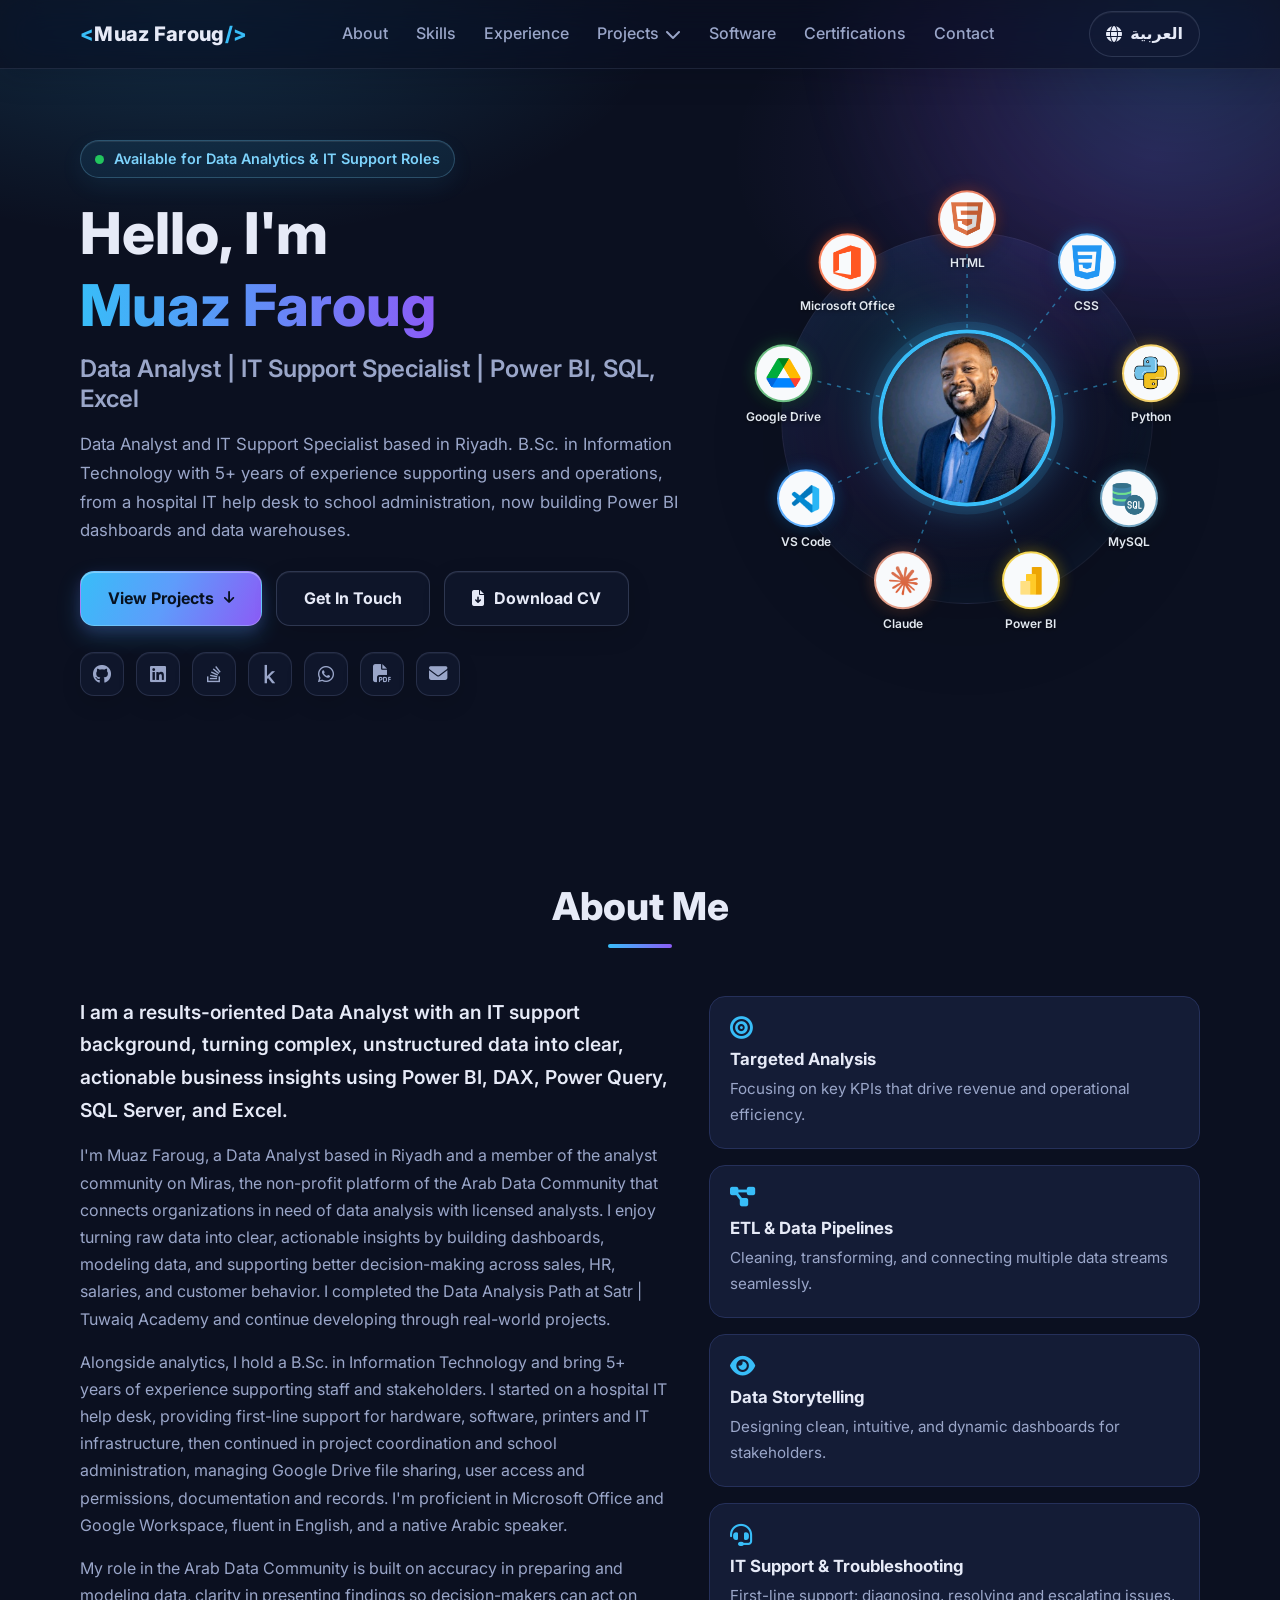
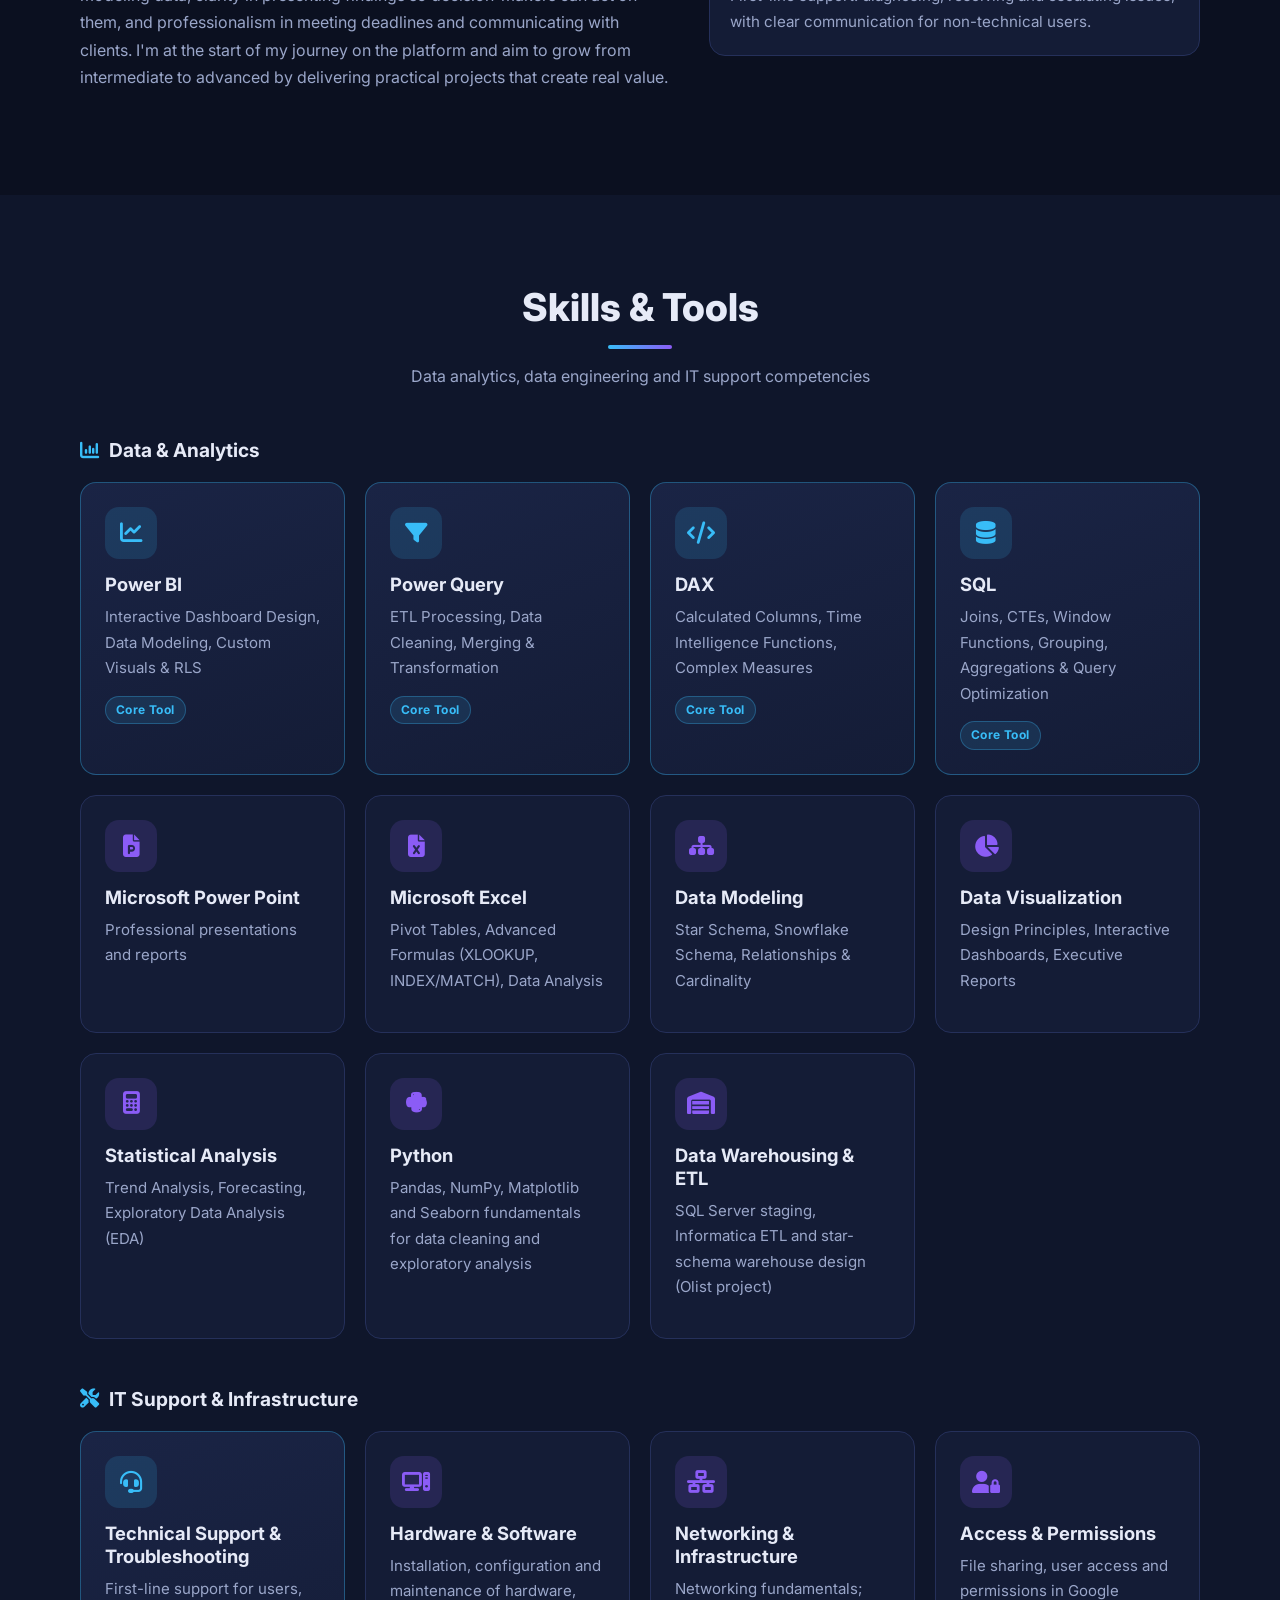
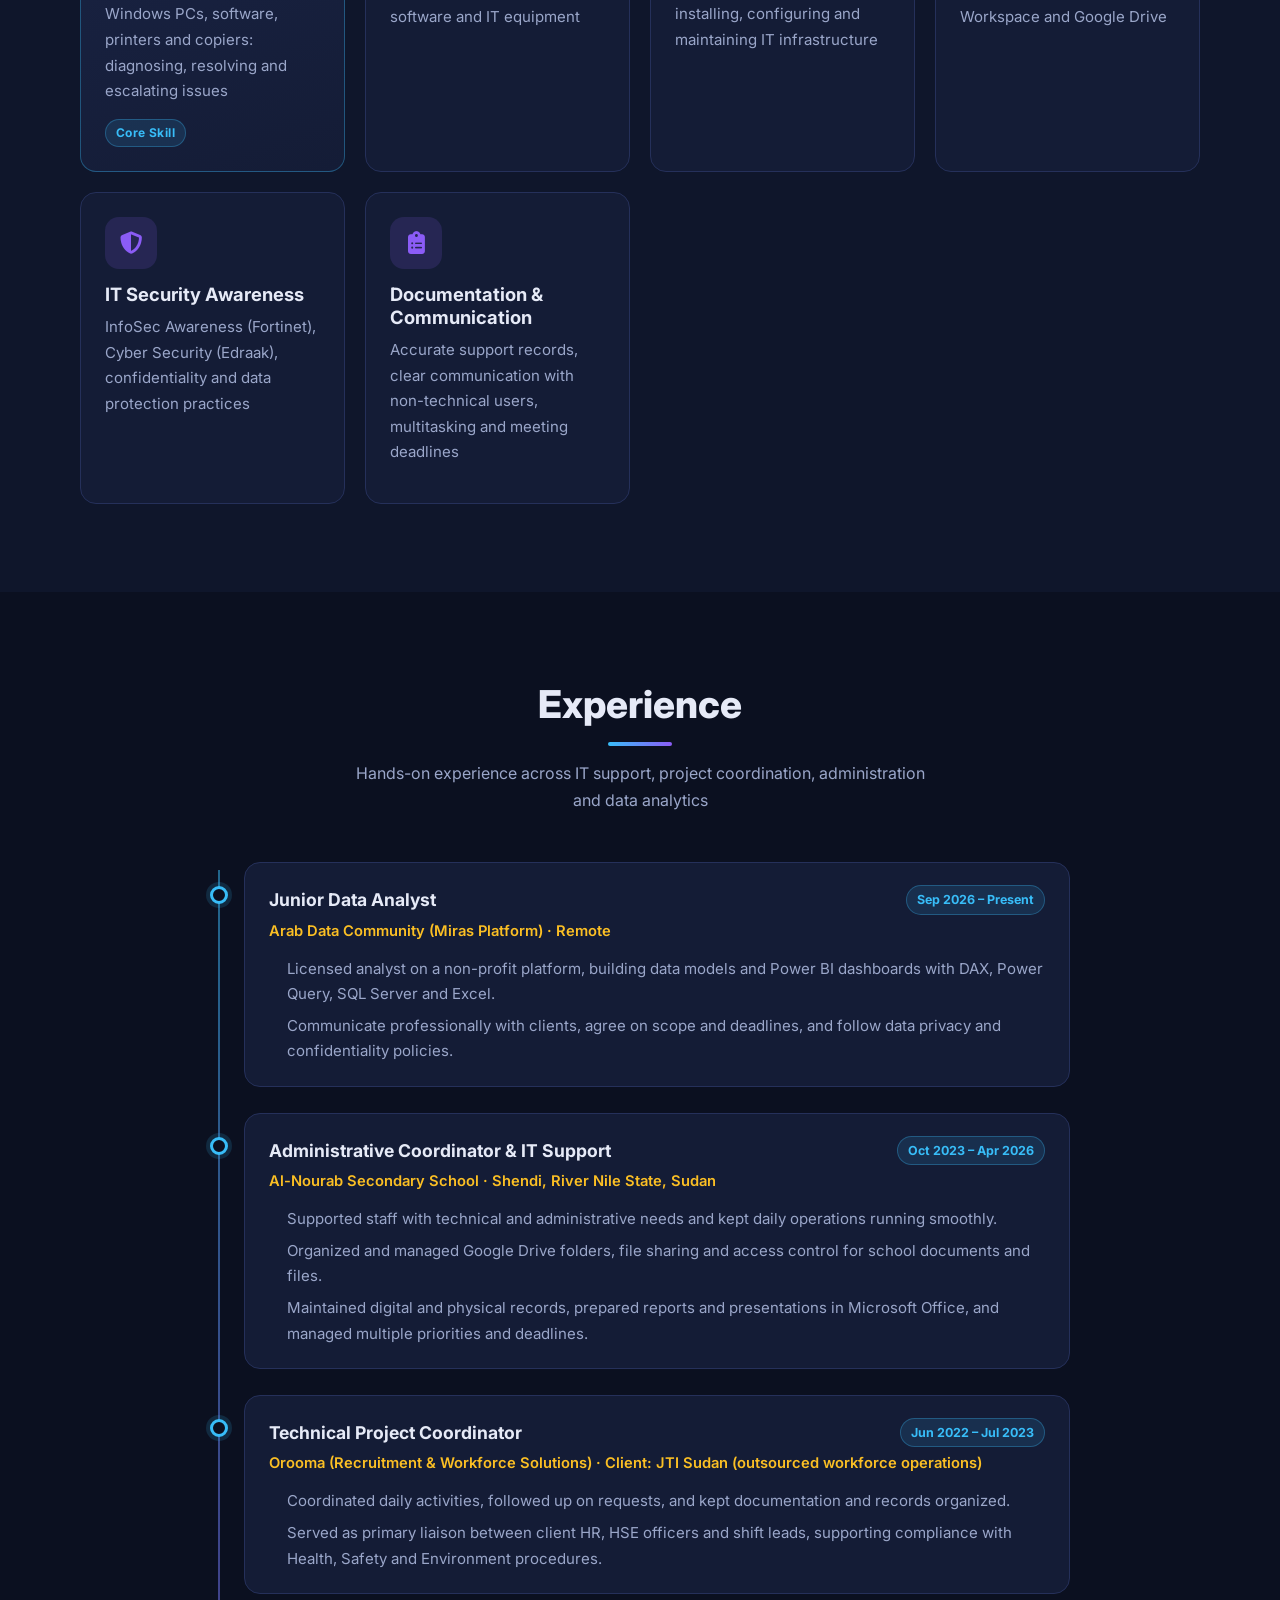
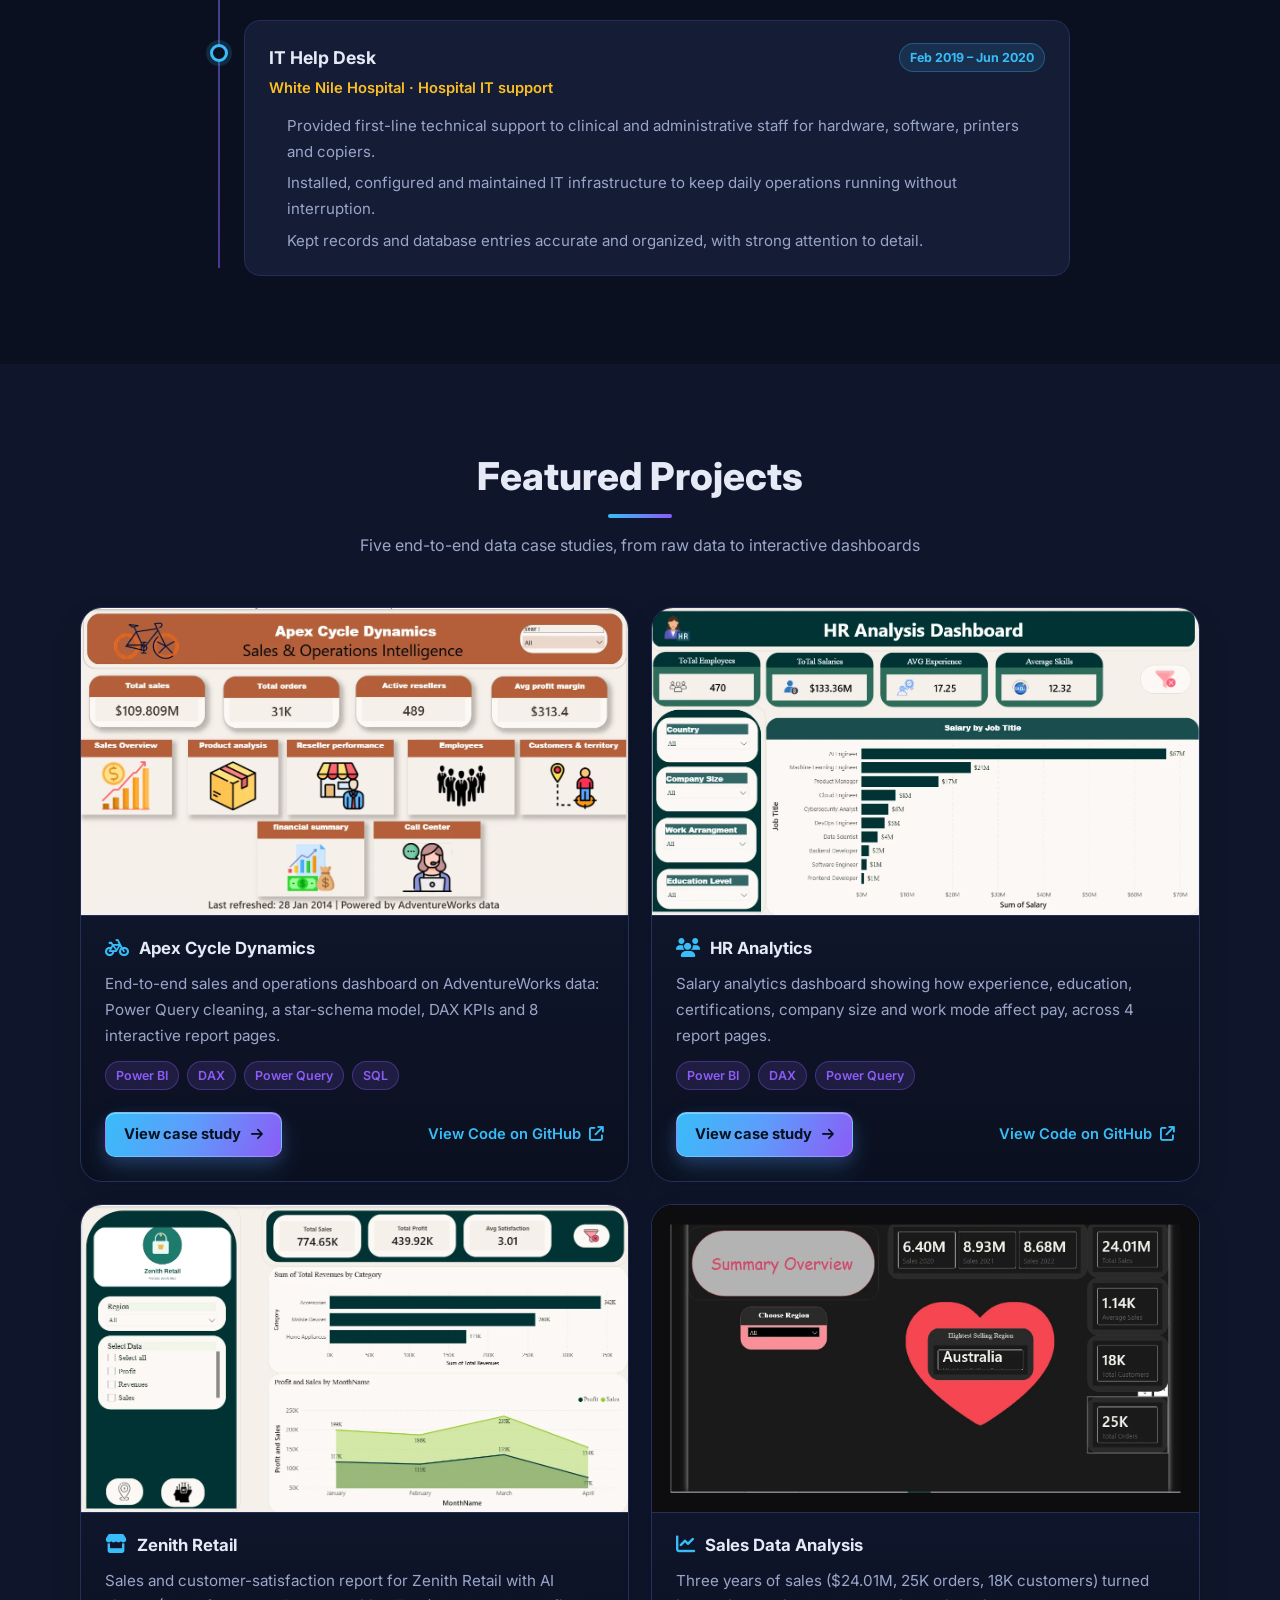
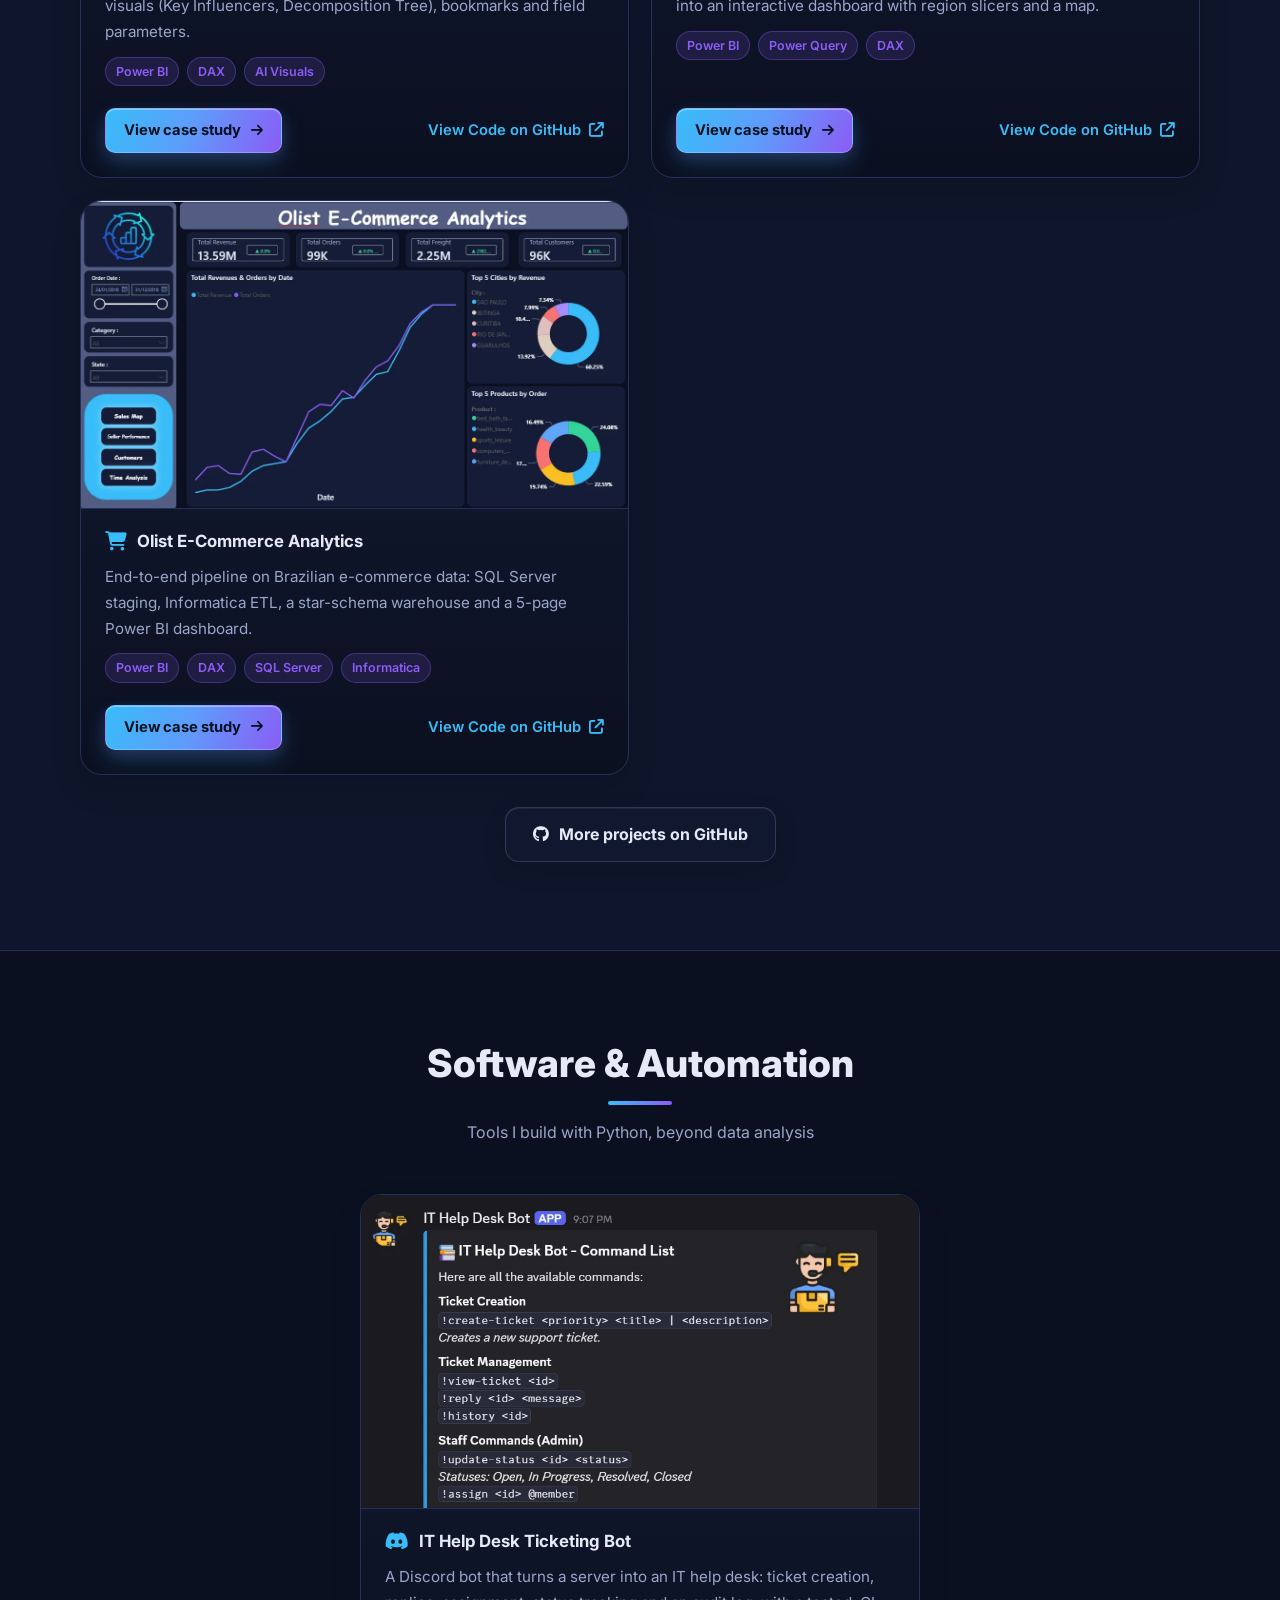
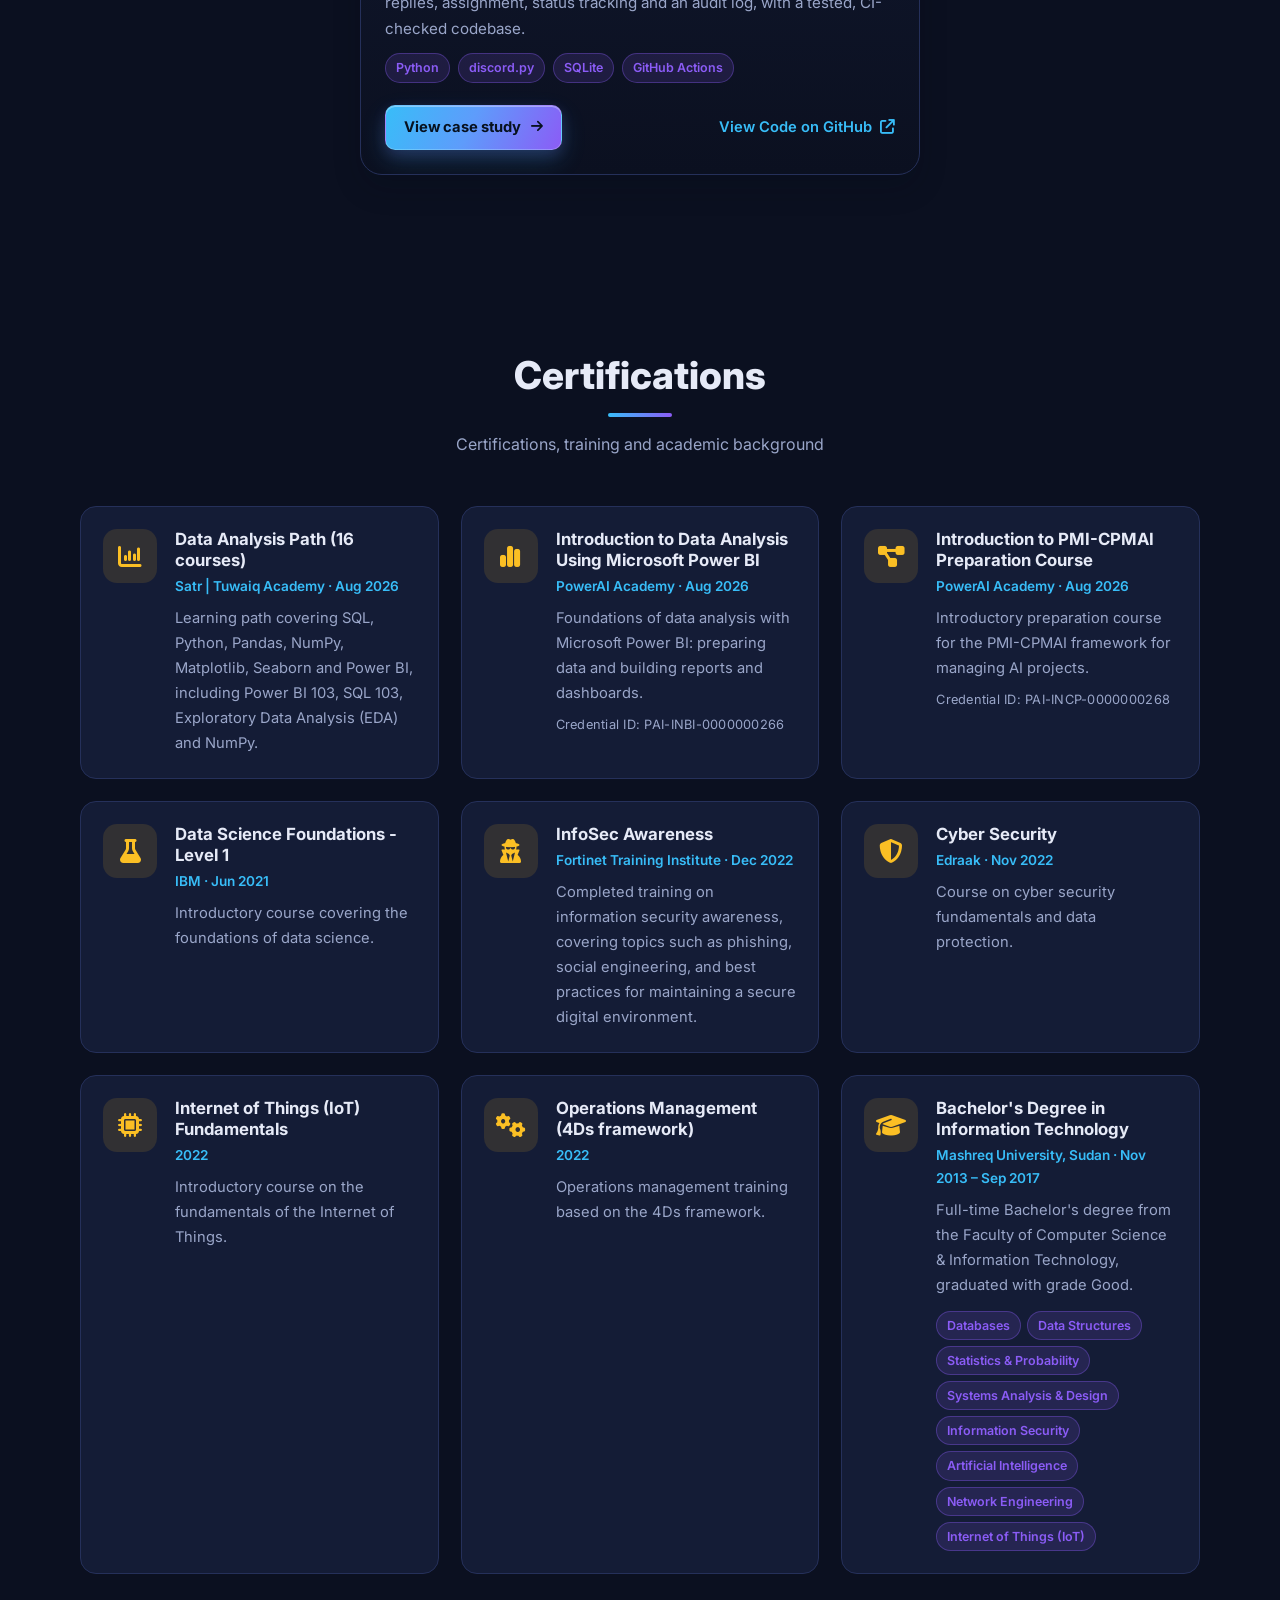
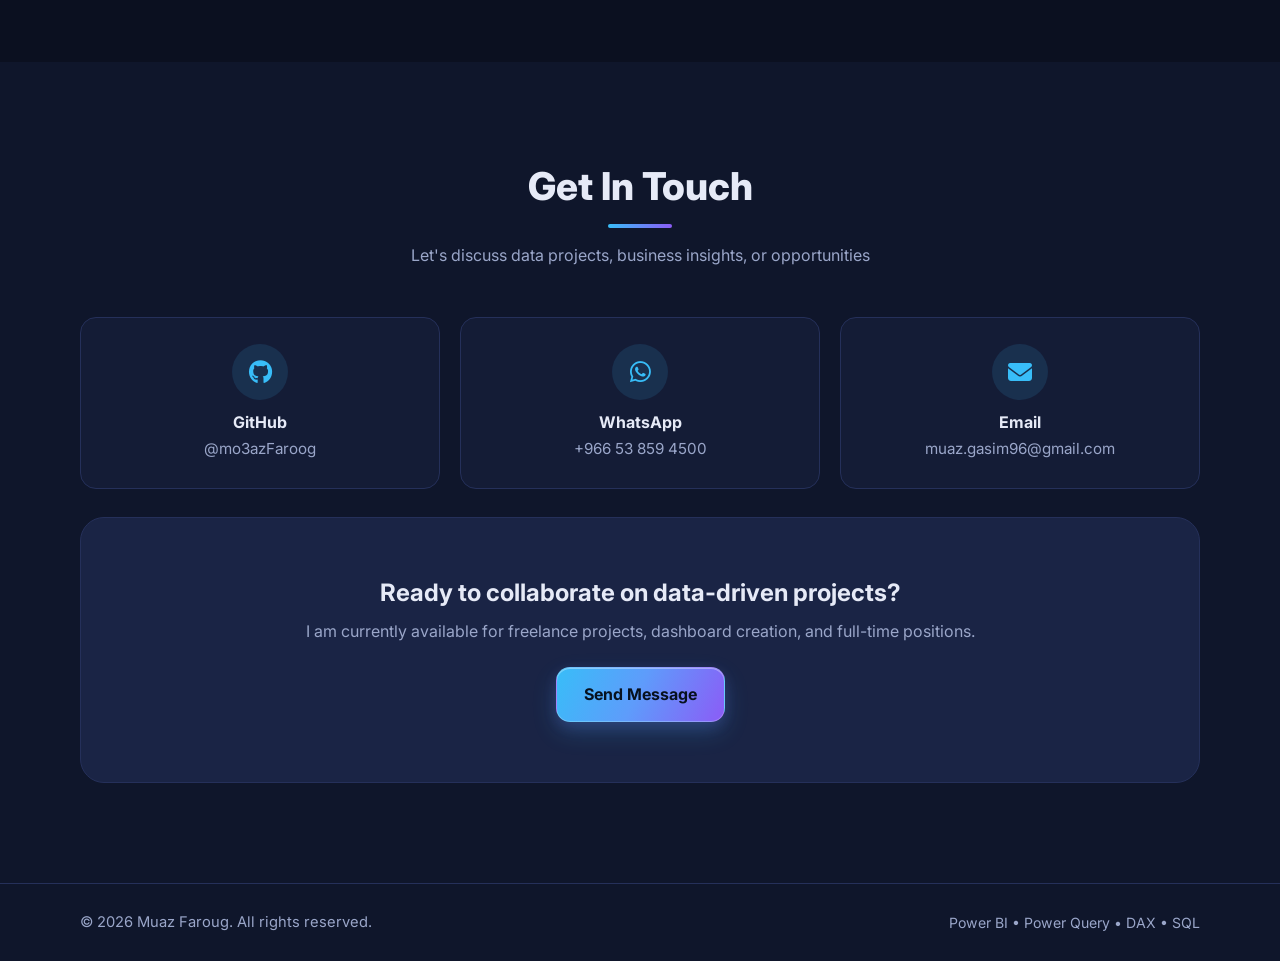
==== commit 0fd10156: "Add IT Help Desk Ticketing Bot as a Software & Automation project - New case-study page project-help" ====
--- a/index.html
+++ b/index.html
@@ -54,6 +54,7 @@
             <!-- Other subpages can be added here as you create them -->
           </ul>
         </li>
+        <li><a href="#software" data-i18n="navSoftware">Software</a></li>
         <li><a href="#certifications" data-i18n="navCerts">Certifications</a></li>
         <li><a href="#contact" data-i18n="navContact">Contact</a></li>
       </ul>
@@ -554,6 +555,45 @@
       </div>
     </section>
 
+    <!-- Software & Automation Projects (kept separate from the data analysis projects) -->
+    <section id="software" class="section software-section">
+      <div class="container">
+        <div class="section-header">
+          <h2 class="section-title" data-i18n="softwareTitle">Software &amp; Automation</h2>
+          <div class="title-underline"></div>
+          <p class="section-subtitle" data-i18n="softwareSubtitle">
+            Tools I build with Python, beyond data analysis
+          </p>
+        </div>
+
+        <div class="projects-grid curated single-project">
+          <article class="project-card has-thumb">
+            <a class="project-thumb" href="project-helpdesk.html" aria-label="IT Help Desk Ticketing Bot case study">
+              <img src="project-helpdesk/slide1.webp" alt="IT Help Desk Ticketing Bot running in Discord" width="894" height="678" loading="lazy" decoding="async" />
+            </a>
+            <div class="project-body">
+              <div class="project-title-area">
+                <i class="fa-brands fa-discord folder-icon"></i>
+                <h3>IT Help Desk Ticketing Bot</h3>
+              </div>
+              <p class="project-desc" data-i18n="proj6Desc">A Discord bot that turns a server into an IT help desk: ticket creation, replies, assignment, status tracking and an audit log, with a tested, CI-checked codebase.</p>
+              <div class="project-meta project-tags"><span class="tech-tag">Python</span><span class="tech-tag">discord.py</span><span class="tech-tag">SQLite</span><span class="tech-tag">GitHub Actions</span></div>
+            </div>
+            <div class="project-footer">
+              <a href="project-helpdesk.html" class="btn btn-primary btn-sm">
+                <span data-i18n="viewCaseStudy">View case study</span>
+                <i class="fa-solid fa-arrow-right icon-arrow"></i>
+              </a>
+              <a href="https://github.com/mo3azFaroog/Custom-IT-Help-Desk-Ticketing-Bot" target="_blank" rel="noopener" class="project-link">
+                <span data-i18n="viewGithub">View Code on GitHub</span>
+                <i class="fa-solid fa-arrow-up-right-from-square"></i>
+              </a>
+            </div>
+          </article>
+        </div>
+      </div>
+    </section>
+
     <!-- Certifications Section -->
     <section id="certifications" class="section">
       <div class="container">
@@ -738,6 +778,10 @@
         navAbout: "About",
         navSkills: "Skills",
         navProjects: "Projects",
+        navSoftware: "Software",
+        softwareTitle: "Software & Automation",
+        softwareSubtitle: "Tools I build with Python, beyond data analysis",
+        proj6Desc: "A Discord bot that turns a server into an IT help desk: ticket creation, replies, assignment, status tracking and an audit log, with a tested, CI-checked codebase.",
         navCerts: "Certifications",
         navContact: "Contact",
         langText: "العربية",
@@ -852,6 +896,10 @@
         navAbout: "من أنا",
         navSkills: "المهارات",
         navProjects: "المشاريع",
+        navSoftware: "البرمجيات",
+        softwareTitle: "البرمجيات والأتمتة",
+        softwareSubtitle: "أدوات أبنيها باستخدام Python خارج نطاق تحليل البيانات",
+        proj6Desc: "بوت ديسكورد يحوّل الخادم إلى مكتب دعم فني: إنشاء التذاكر والرد عليها وإسنادها وتتبع حالتها مع سجل تدقيق، وبكود مختبر وفحص تلقائي عبر CI.",
         navCerts: "الشهادات",
         navContact: "التواصل",
         langText: "English",
--- a/style.css
+++ b/style.css
@@ -719,3 +719,7 @@
   .timeline-dot { inset-inline-start: -26px; width: 16px; height: 16px; top: 22px; }
   .timeline-card { padding: 18px; }
 }
+
+/* Software & Automation section: single centred card, visually separate from the analytics projects */
+.software-section { border-top: 1px solid var(--border); }
+.projects-grid.curated.single-project { grid-template-columns: minmax(0, 560px); justify-content: center; }
